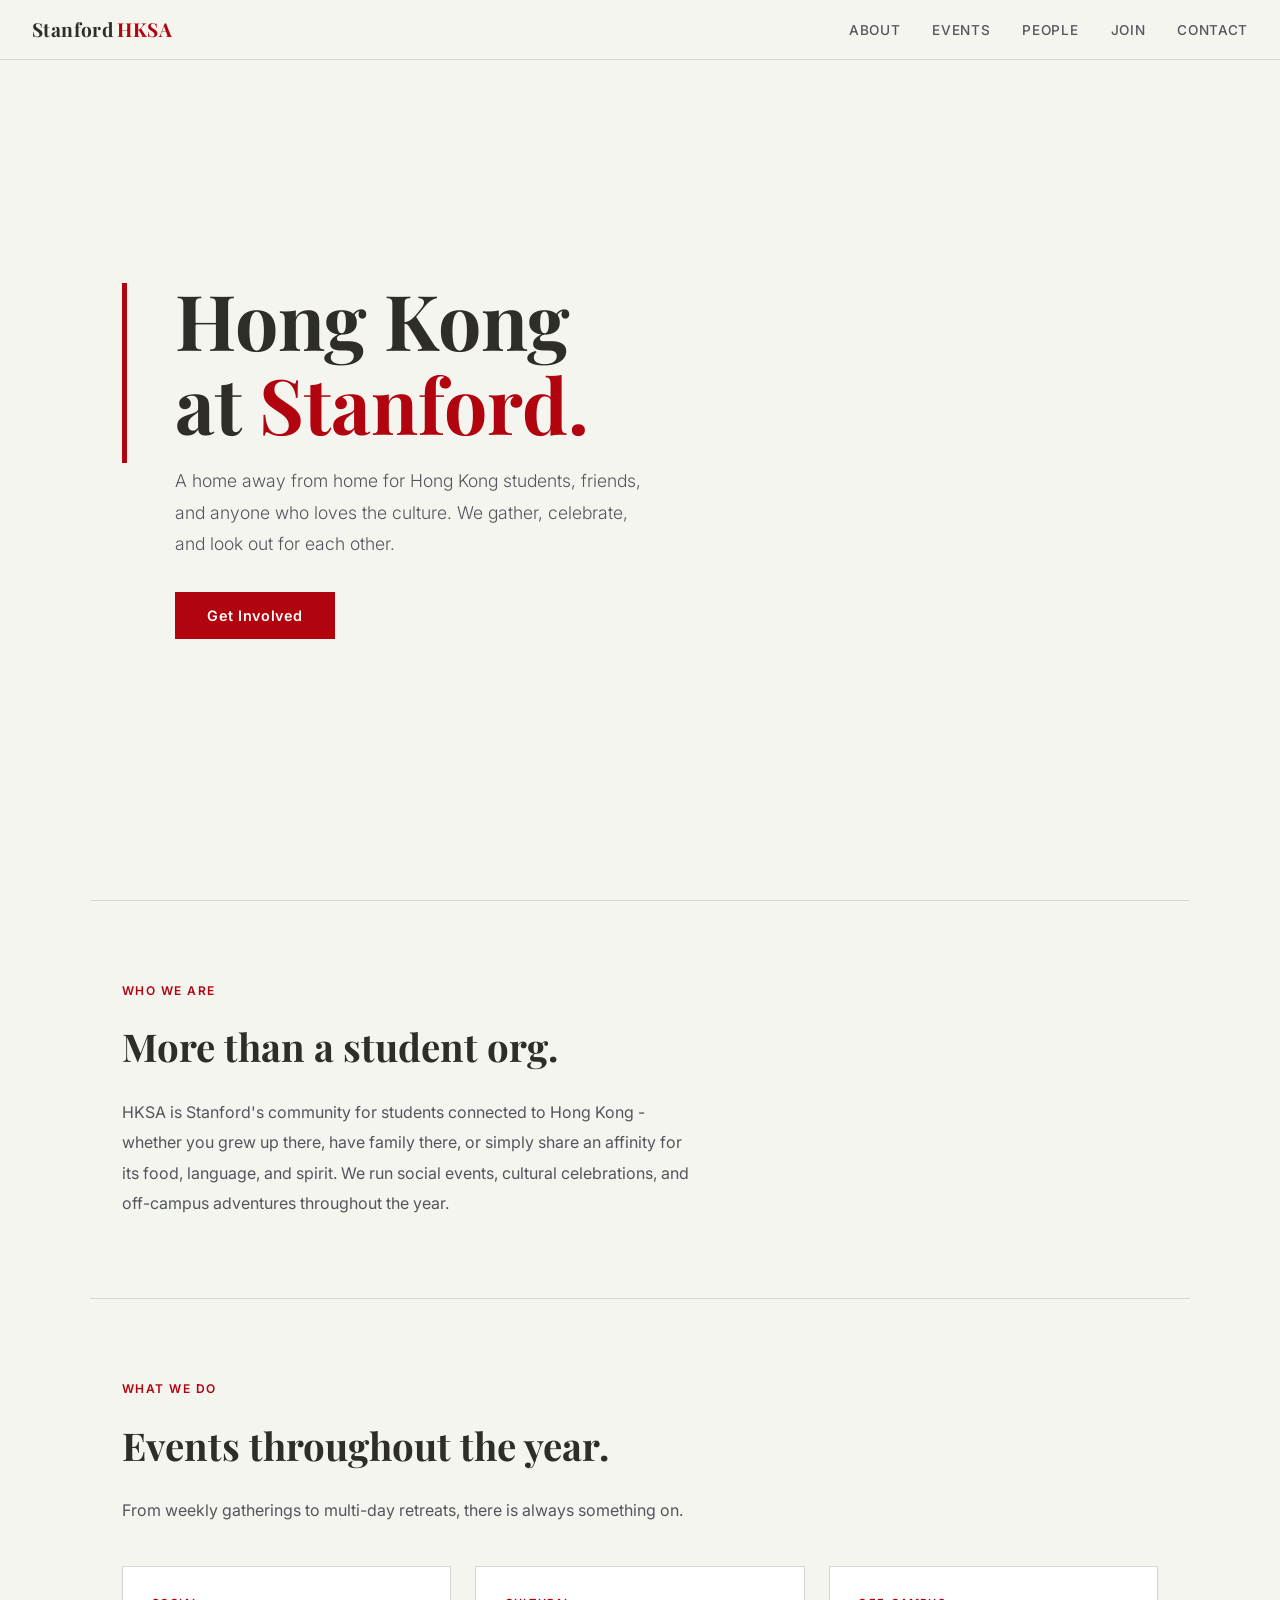
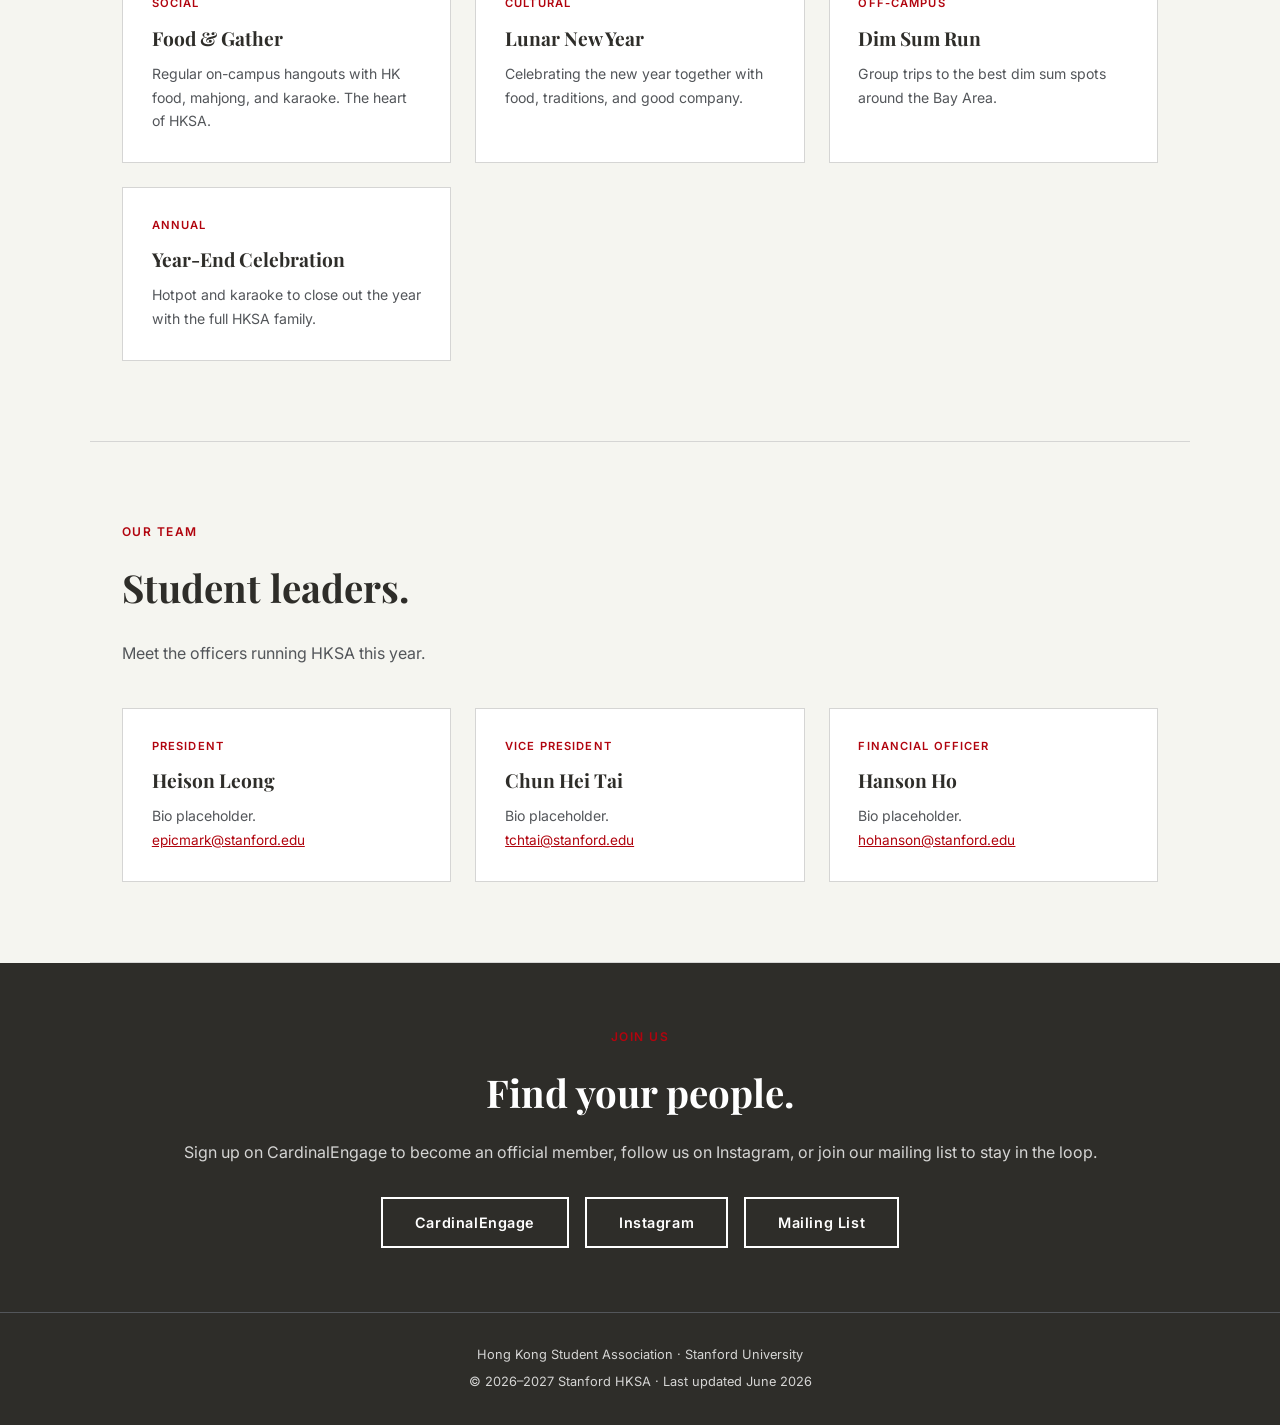
==== index.html @ 9d7b2584 "minor bug fixed" ====
<!DOCTYPE html>
<html lang="en">
<head>
  <meta charset="UTF-8" />
  <meta name="viewport" content="width=device-width, initial-scale=1.0" />
  <title>HKSA - Hong Kong Student Association at Stanford</title>
  <link href="https://fonts.googleapis.com/css2?family=Playfair+Display:wght@400;700&family=Inter:wght@300;400;500;600&display=swap" rel="stylesheet" />
  <link rel="stylesheet" href="variables.css" />
  <style>
    *, *::before, *::after { box-sizing: border-box; margin: 0; padding: 0; }

    html { scroll-behavior: smooth; }

    body {
      font-family: var(--font-body);
      background: var(--bg);
      color: var(--black);
      font-size: 16px;
      line-height: 1.6;
    }

    /* NAV */
    nav {
      position: fixed;
      top: 0; left: 0; right: 0;
      background: var(--bg);
      border-bottom: 1px solid var(--border);
      z-index: 100;
      padding: 0 2rem;
      height: 60px;
      display: flex;
      align-items: center;
      justify-content: space-between;
    }

    .nav-logo {
      font-family: var(--font-display);
      font-size: 1.2rem;
      font-weight: 700;
      color: var(--black);
      text-decoration: none;
      letter-spacing: 0.02em;
    }

    .nav-logo span { color: var(--red); }

    .nav-links {
      display: flex;
      gap: 2rem;
      list-style: none;
    }

    .nav-links a {
      font-size: 0.85rem;
      font-weight: 500;
      color: var(--grey);
      text-decoration: none;
      letter-spacing: 0.05em;
      text-transform: uppercase;
      transition: color 0.2s;
    }

    .nav-links a:hover { color: var(--red); }

    /* HERO */
    .hero {
      min-height: 100vh;
      display: flex;
      align-items: center;
      padding: 80px 2rem 4rem;
      max-width: 1100px;
      margin: 0 auto;
    }

    .hero-inner {
      display: flex;
      align-items: flex-start;
      gap: 3rem;
    }

    .hero-bar {
      width: 5px;
      height: 180px;
      background: var(--red);
      flex-shrink: 0;
      margin-top: 0.4rem;
    }

    .hero-text h1 {
      font-family: var(--font-display);
      font-size: clamp(2.8rem, 6vw, 5rem);
      font-weight: 700;
      line-height: 1.1;
      color: var(--black);
      margin-bottom: 1.2rem;
    }

    .hero-text h1 em {
      font-style: normal;
      color: var(--red);
    }

    .hero-text p {
      font-size: 1.1rem;
      color: var(--grey);
      font-weight: 300;
      max-width: 480px;
      margin-bottom: 2rem;
      line-height: 1.8;
    }

    .hero-cta {
      display: inline-block;
      background: var(--red);
      color: var(--white);
      padding: 0.75rem 2rem;
      text-decoration: none;
      font-size: 0.9rem;
      font-weight: 600;
      letter-spacing: 0.04em;
      transition: opacity 0.2s;
    }

    .hero-cta:hover { opacity: 0.85; }

    /* SECTIONS */
    section {
      padding: 5rem 2rem;
      max-width: 1100px;
      margin: 0 auto;
    }

    .section-label {
      font-size: 0.75rem;
      font-weight: 600;
      letter-spacing: 0.12em;
      text-transform: uppercase;
      color: var(--red);
      margin-bottom: 1rem;
    }

    .section-title {
      font-family: var(--font-display);
      font-size: clamp(1.8rem, 3vw, 2.6rem);
      font-weight: 700;
      color: var(--black);
      margin-bottom: 1.2rem;
    }

    .section-body {
      font-size: 1rem;
      color: var(--grey);
      max-width: 580px;
      line-height: 1.9;
    }

    .divider {
      border: none;
      border-top: 1px solid var(--border);
      max-width: 1100px;
      margin: 0 auto;
    }

    /* CARDS (shared by events and people) */
    .card-grid {
      display: grid;
      grid-template-columns: repeat(auto-fit, minmax(260px, 1fr));
      gap: 1.5rem;
      margin-top: 2.5rem;
    }

    .card {
      background: var(--white);
      padding: 1.8rem;
      border: 1px solid var(--border);
      transition: border-color 0.2s;
    }

    .card:hover { border-color: var(--red); }

    .card-tag {
      font-size: 0.7rem;
      font-weight: 600;
      letter-spacing: 0.1em;
      text-transform: uppercase;
      color: var(--red);
      margin-bottom: 0.6rem;
    }

    .card h3 {
      font-family: var(--font-display);
      font-size: 1.2rem;
      color: var(--black);
      margin-bottom: 0.5rem;
    }

    .card p {
      font-size: 0.88rem;
      color: var(--grey);
      line-height: 1.7;
    }

    /* JOIN */
    .join-block {
      background: var(--black);
      padding: 4rem 2rem;
      text-align: center;
    }

    .join-block .section-label { color: var(--red); }
    .join-block .section-title { color: var(--white); margin-bottom: 1rem; }
    .join-block p { color: var(--border); margin-bottom: 2rem; font-size: 1rem; }

    .join-cta {
      display: inline-block;
      border: 2px solid var(--white);
      color: var(--white);
      padding: 0.75rem 2rem;
      text-decoration: none;
      font-size: 0.9rem;
      font-weight: 600;
      letter-spacing: 0.04em;
      transition: background 0.2s, color 0.2s;
    }

    .join-cta:hover { background: var(--white); color: var(--black); }
    .join-buttons { display: flex; gap: 1rem; flex-wrap: wrap; justify-content: center; }

    /* FOOTER */
    footer {
      background: var(--black);
      border-top: 1px solid var(--grey);
      padding: 2rem;
      text-align: center;
    }

    footer p { font-size: 0.8rem; color: var(--border); }
    footer a { color: var(--border); text-decoration: none; transition: color 0.2s; }
    footer a:hover { color: var(--red); }

    /* RESPONSIVE */
    @media (max-width: 600px) {
      .nav-links { display: none; }
      .hero-inner { flex-direction: column; gap: 1.5rem; }
      .hero-bar { width: 40px; height: 5px; }
    }
  </style>
</head>
<body>

  <!-- NAV -->
  <nav>
    <a href="#" class="nav-logo">Stanford <span>HKSA</span></a>
    <ul class="nav-links">
      <li><a href="#about">About</a></li>
      <li><a href="#events">Events</a></li>
      <li><a href="#people">People</a></li>
      <li><a href="#join">Join</a></li>
      <li><a href="#contact">Contact</a></li>
    </ul>
  </nav>

  <!-- HERO -->
  <div class="hero">
    <div class="hero-inner">
      <div class="hero-bar"></div>
      <div class="hero-text">
        <h1>Hong Kong<br/>at <em>Stanford.</em></h1>
        <p>A home away from home for Hong Kong students, friends, and anyone who loves the culture. We gather, celebrate, and look out for each other.</p>
        <a href="#join" class="hero-cta">Get Involved</a>
      </div>
    </div>
  </div>

  <hr class="divider" />

  <!-- ABOUT -->
  <section id="about">
    <div class="section-label">Who We Are</div>
    <h2 class="section-title">More than a student org.</h2>
    <p class="section-body">HKSA is Stanford's community for students connected to Hong Kong - whether you grew up there, have family there, or simply share an affinity for its food, language, and spirit. We run social events, cultural celebrations, and off-campus adventures throughout the year.</p>
  </section>

  <hr class="divider" />

  <!-- EVENTS - loaded from data/events.json -->
  <section id="events">
    <div class="section-label">What We Do</div>
    <h2 class="section-title">Events throughout the year.</h2>
    <p class="section-body">From weekly gatherings to multi-day retreats, there is always something on.</p>
    <div class="card-grid" id="events-grid"></div>
  </section>

  <hr class="divider" />

  <!-- PEOPLE - loaded from data/people.json -->
  <section id="people">
    <div class="section-label">Our Team</div>
    <h2 class="section-title">Student leaders.</h2>
    <p class="section-body">Meet the officers running HKSA this year.</p>
    <div class="card-grid" id="people-grid"></div>
  </section>

  <hr class="divider" />

  <!-- JOIN -->
  <div class="join-block" id="join">
    <div class="section-label">Join Us</div>
    <h2 class="section-title">Find your people.</h2>
    <p>Sign up on CardinalEngage to become an official member, follow us on Instagram, or join our mailing list to stay in the loop.</p>
    <div class="join-buttons">
      <a id="link-cardinalengage" href="#" class="join-cta" target="_blank">CardinalEngage</a>
      <a id="link-instagram" href="#" class="join-cta" target="_blank">Instagram</a>
      <a id="link-mailing-list" href="#" class="join-cta">Mailing List</a>
    </div>
  </div>

  <!-- FOOTER -->
  <footer id="contact">
    <p id="footer-line1"></p>
    <p id="footer-line2" style="margin-top: 0.4rem;"></p>
  </footer>

  <script>
    // Load site metadata from data/site.json
    fetch('data/site.json')
      .then(r => r.json())
      .then(site => {
        document.getElementById('footer-line1').textContent =
          `${site.org_name} · ${site.university}`;
        document.getElementById('footer-line2').textContent =
          `© ${site.academic_year} ${site.short_name} · Last updated ${site.last_updated}`;
      });

    // Load events from data/events.json
    fetch('data/events.json')
      .then(r => r.json())
      .then(events => {
        const grid = document.getElementById('events-grid');
        grid.innerHTML = events.map(e => `
          <div class="card">
            <div class="card-tag">${e.tag}</div>
            <h3>${e.name}</h3>
            <p>${e.description}</p>
          </div>
        `).join('');
      });

    // Load people from data/people.json
    fetch('data/people.json')
      .then(r => r.json())
      .then(people => {
        const grid = document.getElementById('people-grid');
        grid.innerHTML = people.map(p => `
          <div class="card">
            <div class="card-tag">${p.role}</div>
            <h3>${p.name}</h3>
            <p>${p.bio}</p>
            ${p.email ? `<p><a href="mailto:${p.email}" style="color:var(--red);font-size:0.85rem;">${p.email}</a></p>` : ''}
          </div>
        `).join('');
      });

    // Load links from data/links.json
    fetch('data/links.json')
      .then(r => r.json())
      .then(links => {
        document.getElementById('link-cardinalengage').href = links.cardinalengage;
        document.getElementById('link-instagram').href = links.instagram;
        document.getElementById('link-mailing-list').href = links.mailing_list;
      });
  </script>

</body>
</html>
---- variables.css ----
/* HKSA Design Tokens
   Stanford Identity Guide: https://identity.stanford.edu/design-elements/color/
   ---------------------------------------------------------------- */

:root {
  /* Colors */
  --red:     #B1040E;   /* Digital red - primary accent */
  --black:   #2E2D29;   /* Stanford black - headings, dark backgrounds */
  --bg:      #F5F5F0;   /* Warm off-white - page background */
  --white:   #FFFFFF;   /* White - cards, button text */
  --grey:    #53565A;   /* Stanford cool grey - body text, secondary */
  --border:  #D5D5D4;   /* 20% Stanford black - dividers, card borders, light text on dark */

  /* Typography */
  --font-display: 'Playfair Display', serif;
  --font-body:    'Inter', sans-serif;
}
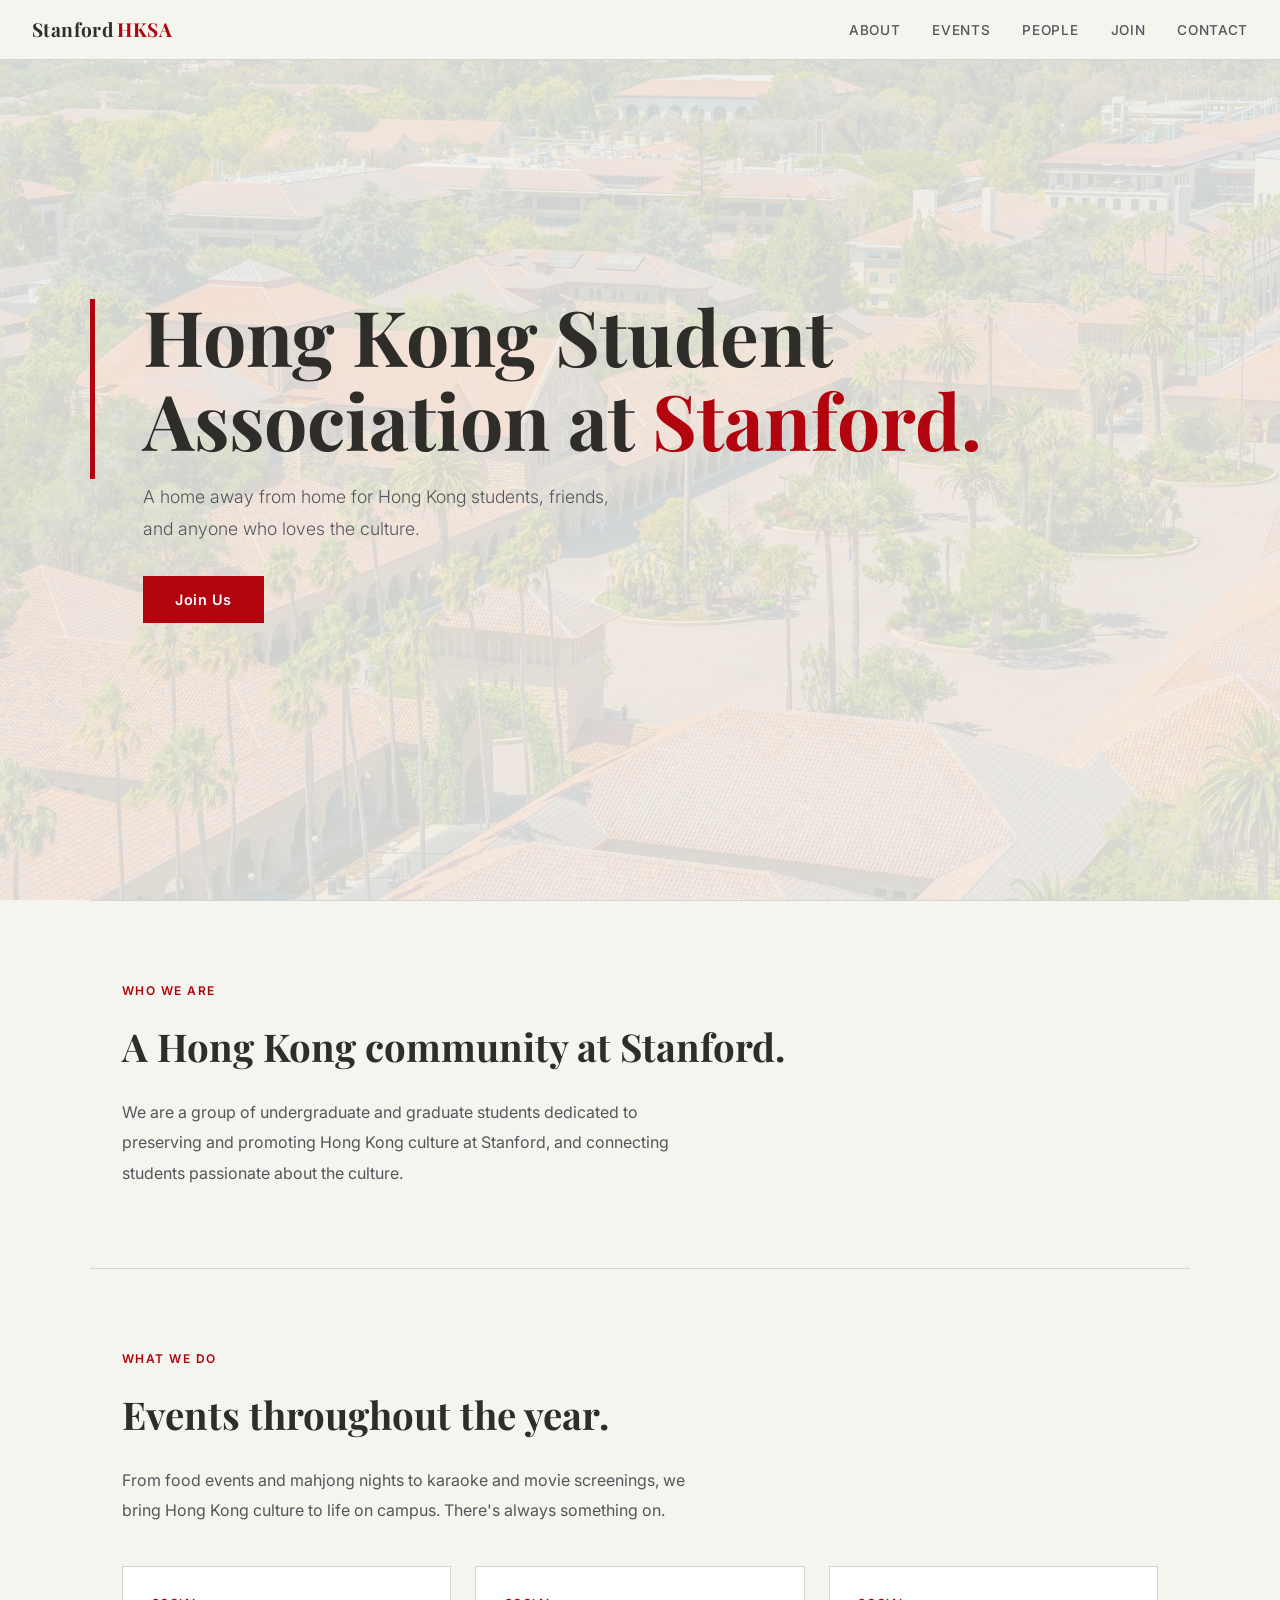
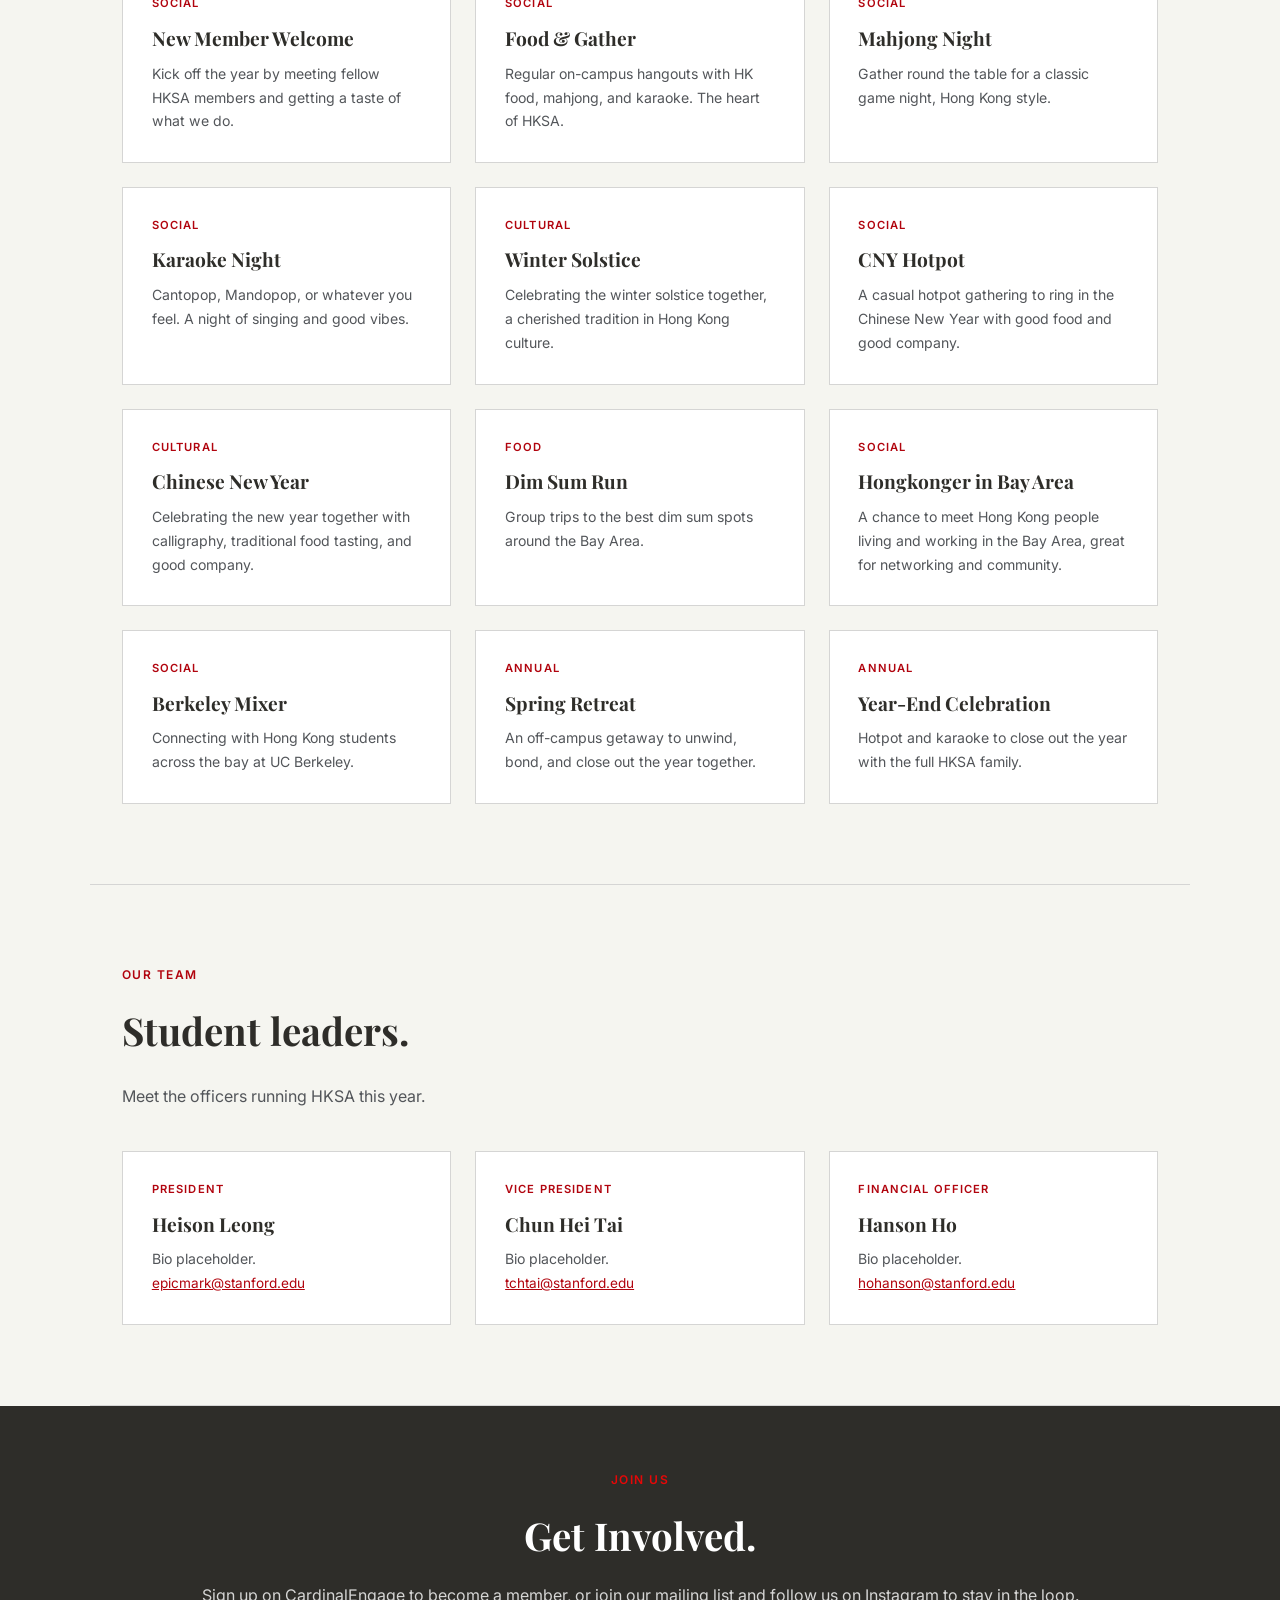
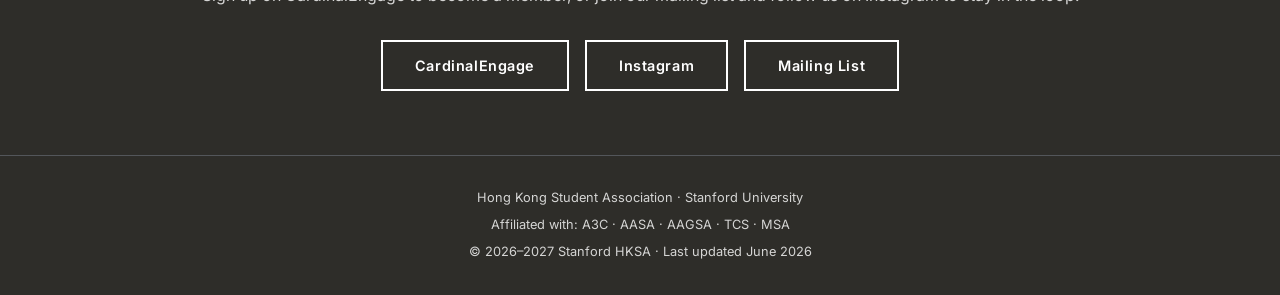
==== commit 43de7375: "Inline data/CSS; non-ASCII cleanup; add affiliated orgs in footer" ====
--- a/index.html
+++ b/index.html
@@ -5,7 +5,18 @@
   <meta name="viewport" content="width=device-width, initial-scale=1.0" />
   <title>HKSA - Hong Kong Student Association at Stanford</title>
   <link href="https://fonts.googleapis.com/css2?family=Playfair+Display:wght@400;700&family=Inter:wght@300;400;500;600&display=swap" rel="stylesheet" />
-  <link rel="stylesheet" href="variables.css" />
+  <style>
+    :root {
+      --red:          #B1040E;
+      --black:        #2E2D29;
+      --bg:           #F5F5F0;
+      --white:        #FFFFFF;
+      --grey:         #53565A;
+      --border:       #D5D5D4;
+      --font-display: 'Playfair Display', serif;
+      --font-body:    'Inter', sans-serif;
+    }
+  </style>
   <style>
     *, *::before, *::after { box-sizing: border-box; margin: 0; padding: 0; }
 
@@ -68,11 +79,28 @@
       display: flex;
       align-items: center;
       padding: 80px 2rem 4rem;
+      max-width: 100%;
+      position: relative;
+      overflow: hidden;
+    }
+
+    .hero::before {
+      content: '';
+      position: absolute;
+      inset: 0;
+      background-image: url('assets/hero.jpg');
+      background-size: cover;
+      background-position: center;
+      opacity: 0.15;
+      z-index: 0;
+    }
+
+    .hero-inner {
+      position: relative;
+      z-index: 1;
       max-width: 1100px;
       margin: 0 auto;
-    }
-
-    .hero-inner {
+      width: 100%;
       display: flex;
       align-items: flex-start;
       gap: 3rem;
@@ -164,7 +192,7 @@
     /* CARDS (shared by events and people) */
     .card-grid {
       display: grid;
-      grid-template-columns: repeat(auto-fit, minmax(260px, 1fr));
+      grid-template-columns: repeat(3, 1fr);
       gap: 1.5rem;
       margin-top: 2.5rem;
     }
@@ -207,7 +235,7 @@
       text-align: center;
     }
 
-    .join-block .section-label { color: var(--red); }
+    .join-block .section-label { color: #E50808; }
     .join-block .section-title { color: var(--white); margin-bottom: 1rem; }
     .join-block p { color: var(--border); margin-bottom: 2rem; font-size: 1rem; }
 
@@ -243,8 +271,19 @@
       .nav-links { display: none; }
       .hero-inner { flex-direction: column; gap: 1.5rem; }
       .hero-bar { width: 40px; height: 5px; }
+      .card-grid { grid-template-columns: 1fr; }
     }
   </style>
+
+  <!-- Google tag (gtag.js) -->
+  <script async src="https://www.googletagmanager.com/gtag/js?id=G-TLH5792XHT"></script>
+  <script>
+    window.dataLayer = window.dataLayer || [];
+    function gtag(){dataLayer.push(arguments);}
+    gtag('js', new Date());
+
+    gtag('config', 'G-TLH5792XHT');
+  </script>
 </head>
 <body>
 
@@ -265,9 +304,9 @@
     <div class="hero-inner">
       <div class="hero-bar"></div>
       <div class="hero-text">
-        <h1>Hong Kong<br/>at <em>Stanford.</em></h1>
-        <p>A home away from home for Hong Kong students, friends, and anyone who loves the culture. We gather, celebrate, and look out for each other.</p>
-        <a href="#join" class="hero-cta">Get Involved</a>
+        <h1>Hong Kong Student Association at <em>Stanford.</em></h1>
+        <p>A home away from home for Hong Kong students, friends, and anyone who loves the culture.</p>
+        <a href="#join" class="hero-cta">Join Us</a>
       </div>
     </div>
   </div>
@@ -277,28 +316,108 @@
   <!-- ABOUT -->
   <section id="about">
     <div class="section-label">Who We Are</div>
-    <h2 class="section-title">More than a student org.</h2>
-    <p class="section-body">HKSA is Stanford's community for students connected to Hong Kong - whether you grew up there, have family there, or simply share an affinity for its food, language, and spirit. We run social events, cultural celebrations, and off-campus adventures throughout the year.</p>
+    <h2 class="section-title">A Hong Kong community at Stanford.</h2>
+    <p class="section-body">We are a group of undergraduate and graduate students dedicated to preserving and promoting Hong Kong culture at Stanford, and connecting students passionate about the culture.</p>
   </section>
 
   <hr class="divider" />
 
-  <!-- EVENTS - loaded from data/events.json -->
+  <!-- EVENTS -->
   <section id="events">
     <div class="section-label">What We Do</div>
     <h2 class="section-title">Events throughout the year.</h2>
-    <p class="section-body">From weekly gatherings to multi-day retreats, there is always something on.</p>
-    <div class="card-grid" id="events-grid"></div>
+    <p class="section-body">From food events and mahjong nights to karaoke and movie screenings, we bring Hong Kong culture to life on campus. There's always something on.</p>
+    <div class="card-grid">
+      <div class="card">
+        <div class="card-tag">Social</div>
+        <h3>New Member Welcome</h3>
+        <p>Kick off the year by meeting fellow HKSA members and getting a taste of what we do.</p>
+      </div>
+      <div class="card">
+        <div class="card-tag">Social</div>
+        <h3>Food &amp; Gather</h3>
+        <p>Regular on-campus hangouts with HK food, mahjong, and karaoke. The heart of HKSA.</p>
+      </div>
+      <div class="card">
+        <div class="card-tag">Social</div>
+        <h3>Mahjong Night</h3>
+        <p>Gather round the table for a classic game night, Hong Kong style.</p>
+      </div>
+      <div class="card">
+        <div class="card-tag">Social</div>
+        <h3>Karaoke Night</h3>
+        <p>Cantopop, Mandopop, or whatever you feel. A night of singing and good vibes.</p>
+      </div>
+      <div class="card">
+        <div class="card-tag">Cultural</div>
+        <h3>Winter Solstice</h3>
+        <p>Celebrating the winter solstice together, a cherished tradition in Hong Kong culture.</p>
+      </div>
+      <div class="card">
+        <div class="card-tag">Social</div>
+        <h3>CNY Hotpot</h3>
+        <p>A casual hotpot gathering to ring in the Chinese New Year with good food and good company.</p>
+      </div>
+      <div class="card">
+        <div class="card-tag">Cultural</div>
+        <h3>Chinese New Year</h3>
+        <p>Celebrating the new year together with calligraphy, traditional food tasting, and good company.</p>
+      </div>
+      <div class="card">
+        <div class="card-tag">Food</div>
+        <h3>Dim Sum Run</h3>
+        <p>Group trips to the best dim sum spots around the Bay Area.</p>
+      </div>
+      <div class="card">
+        <div class="card-tag">Social</div>
+        <h3>Hongkonger in Bay Area</h3>
+        <p>A chance to meet Hong Kong people living and working in the Bay Area, great for networking and community.</p>
+      </div>
+      <div class="card">
+        <div class="card-tag">Social</div>
+        <h3>Berkeley Mixer</h3>
+        <p>Connecting with Hong Kong students across the bay at UC Berkeley.</p>
+      </div>
+      <div class="card">
+        <div class="card-tag">Annual</div>
+        <h3>Spring Retreat</h3>
+        <p>An off-campus getaway to unwind, bond, and close out the year together.</p>
+      </div>
+      <div class="card">
+        <div class="card-tag">Annual</div>
+        <h3>Year-End Celebration</h3>
+        <p>Hotpot and karaoke to close out the year with the full HKSA family.</p>
+      </div>
+    </div>
   </section>
 
   <hr class="divider" />
 
-  <!-- PEOPLE - loaded from data/people.json -->
+  <!-- PEOPLE -->
   <section id="people">
     <div class="section-label">Our Team</div>
     <h2 class="section-title">Student leaders.</h2>
     <p class="section-body">Meet the officers running HKSA this year.</p>
-    <div class="card-grid" id="people-grid"></div>
+    <div class="card-grid">
+      <div class="card">
+        <div class="card-tag">President</div>
+        <h3>Heison Leong</h3>
+        <p>Bio placeholder.</p>
+        <p><a href="mailto:epicmark@stanford.edu" style="color:var(--red);font-size:0.85rem;">epicmark@stanford.edu</a></p>
+      </div>
+      <div class="card">
+        <div class="card-tag">Vice President</div>
+        <h3>Chun Hei Tai</h3>
+        <p>Bio placeholder.</p>
+        <p><a href="mailto:tchtai@stanford.edu" style="color:var(--red);font-size:0.85rem;">tchtai@stanford.edu</a></p>
+      </div>
+      <div class="card">
+        <div class="card-tag">Financial Officer</div>
+        <h3>Hanson Ho</h3>
+        <p>Bio placeholder.</p>
+        <p><a href="mailto:hohanson@stanford.edu" style="color:var(--red);font-size:0.85rem;">hohanson@stanford.edu</a></p>
+      </div>
+    </div>
   </section>
 
   <hr class="divider" />
@@ -306,70 +425,21 @@
   <!-- JOIN -->
   <div class="join-block" id="join">
     <div class="section-label">Join Us</div>
-    <h2 class="section-title">Find your people.</h2>
-    <p>Sign up on CardinalEngage to become an official member, follow us on Instagram, or join our mailing list to stay in the loop.</p>
+    <h2 class="section-title">Get Involved.</h2>
+    <p>Sign up on CardinalEngage to become a member, or join our mailing list and follow us on Instagram to stay in the loop.</p>
     <div class="join-buttons">
-      <a id="link-cardinalengage" href="#" class="join-cta" target="_blank">CardinalEngage</a>
-      <a id="link-instagram" href="#" class="join-cta" target="_blank">Instagram</a>
-      <a id="link-mailing-list" href="#" class="join-cta">Mailing List</a>
+      <a href="https://cardinalengage.stanford.edu" class="join-cta" target="_blank">CardinalEngage</a>
+      <a href="https://www.instagram.com/stanfordhksa" class="join-cta" target="_blank">Instagram</a>
+      <a href="mailto:hksa-subscribe@lists.stanford.edu" class="join-cta">Mailing List</a>
     </div>
   </div>
 
   <!-- FOOTER -->
   <footer id="contact">
-    <p id="footer-line1"></p>
-    <p id="footer-line2" style="margin-top: 0.4rem;"></p>
+    <p>Hong Kong Student Association &middot; Stanford University</p>
+    <p style="margin-top: 0.4rem;">Affiliated with: <a href="https://a3c.stanford.edu/" target="_blank">A3C</a> &middot; <a href="https://stanfordaasa.weebly.com/" target="_blank">AASA</a> &middot; <a href="https://sites.google.com/stanford.edu/aagsa/" target="_blank">AAGSA</a> &middot; <a href="https://taiwanese.stanford.edu/" target="_blank">TCS</a> &middot; MSA</p>
+    <p style="margin-top: 0.4rem;">&copy; 2026&ndash;2027 Stanford HKSA &middot; Last updated June 2026</p>
   </footer>
-
-  <script>
-    // Load site metadata from data/site.json
-    fetch('data/site.json')
-      .then(r => r.json())
-      .then(site => {
-        document.getElementById('footer-line1').textContent =
-          `${site.org_name} · ${site.university}`;
-        document.getElementById('footer-line2').textContent =
-          `© ${site.academic_year} ${site.short_name} · Last updated ${site.last_updated}`;
-      });
-
-    // Load events from data/events.json
-    fetch('data/events.json')
-      .then(r => r.json())
-      .then(events => {
-        const grid = document.getElementById('events-grid');
-        grid.innerHTML = events.map(e => `
-          <div class="card">
-            <div class="card-tag">${e.tag}</div>
-            <h3>${e.name}</h3>
-            <p>${e.description}</p>
-          </div>
-        `).join('');
-      });
-
-    // Load people from data/people.json
-    fetch('data/people.json')
-      .then(r => r.json())
-      .then(people => {
-        const grid = document.getElementById('people-grid');
-        grid.innerHTML = people.map(p => `
-          <div class="card">
-            <div class="card-tag">${p.role}</div>
-            <h3>${p.name}</h3>
-            <p>${p.bio}</p>
-            ${p.email ? `<p><a href="mailto:${p.email}" style="color:var(--red);font-size:0.85rem;">${p.email}</a></p>` : ''}
-          </div>
-        `).join('');
-      });
-
-    // Load links from data/links.json
-    fetch('data/links.json')
-      .then(r => r.json())
-      .then(links => {
-        document.getElementById('link-cardinalengage').href = links.cardinalengage;
-        document.getElementById('link-instagram').href = links.instagram;
-        document.getElementById('link-mailing-list').href = links.mailing_list;
-      });
-  </script>
 
 </body>
 </html>
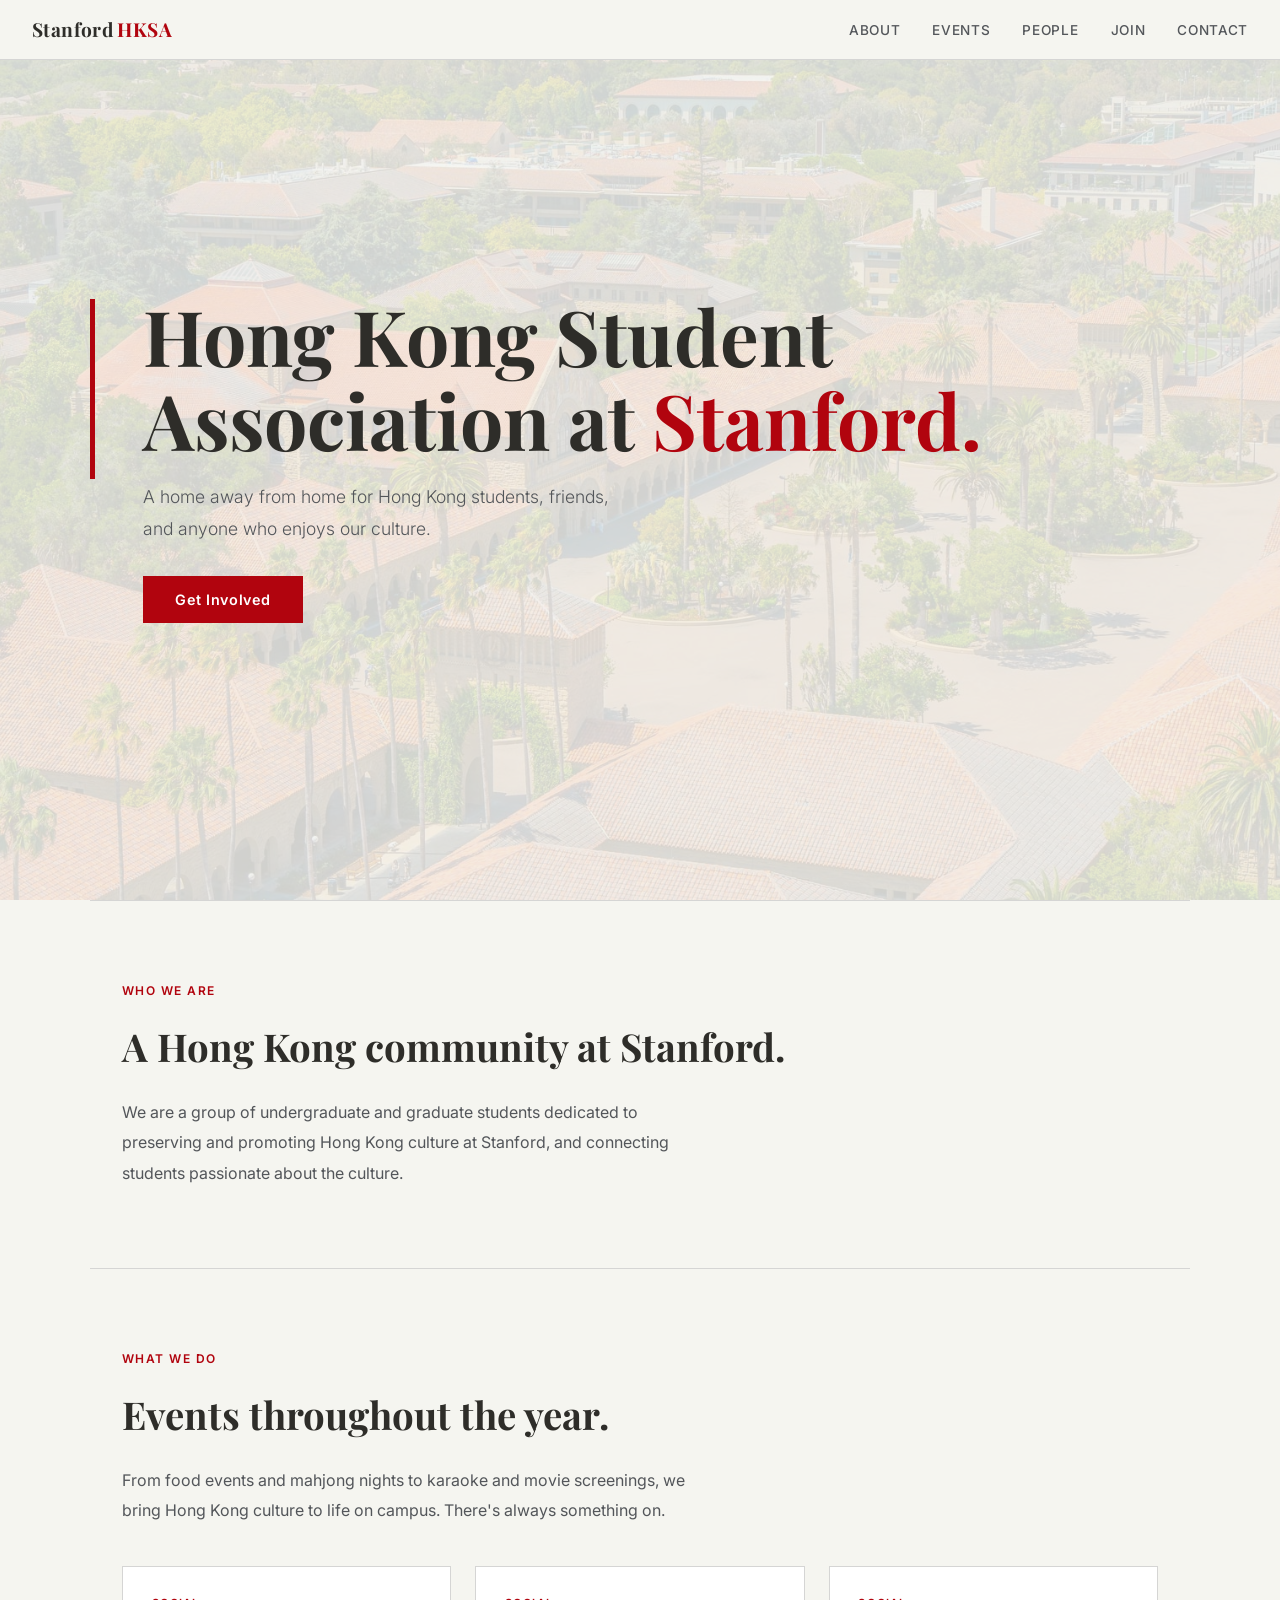
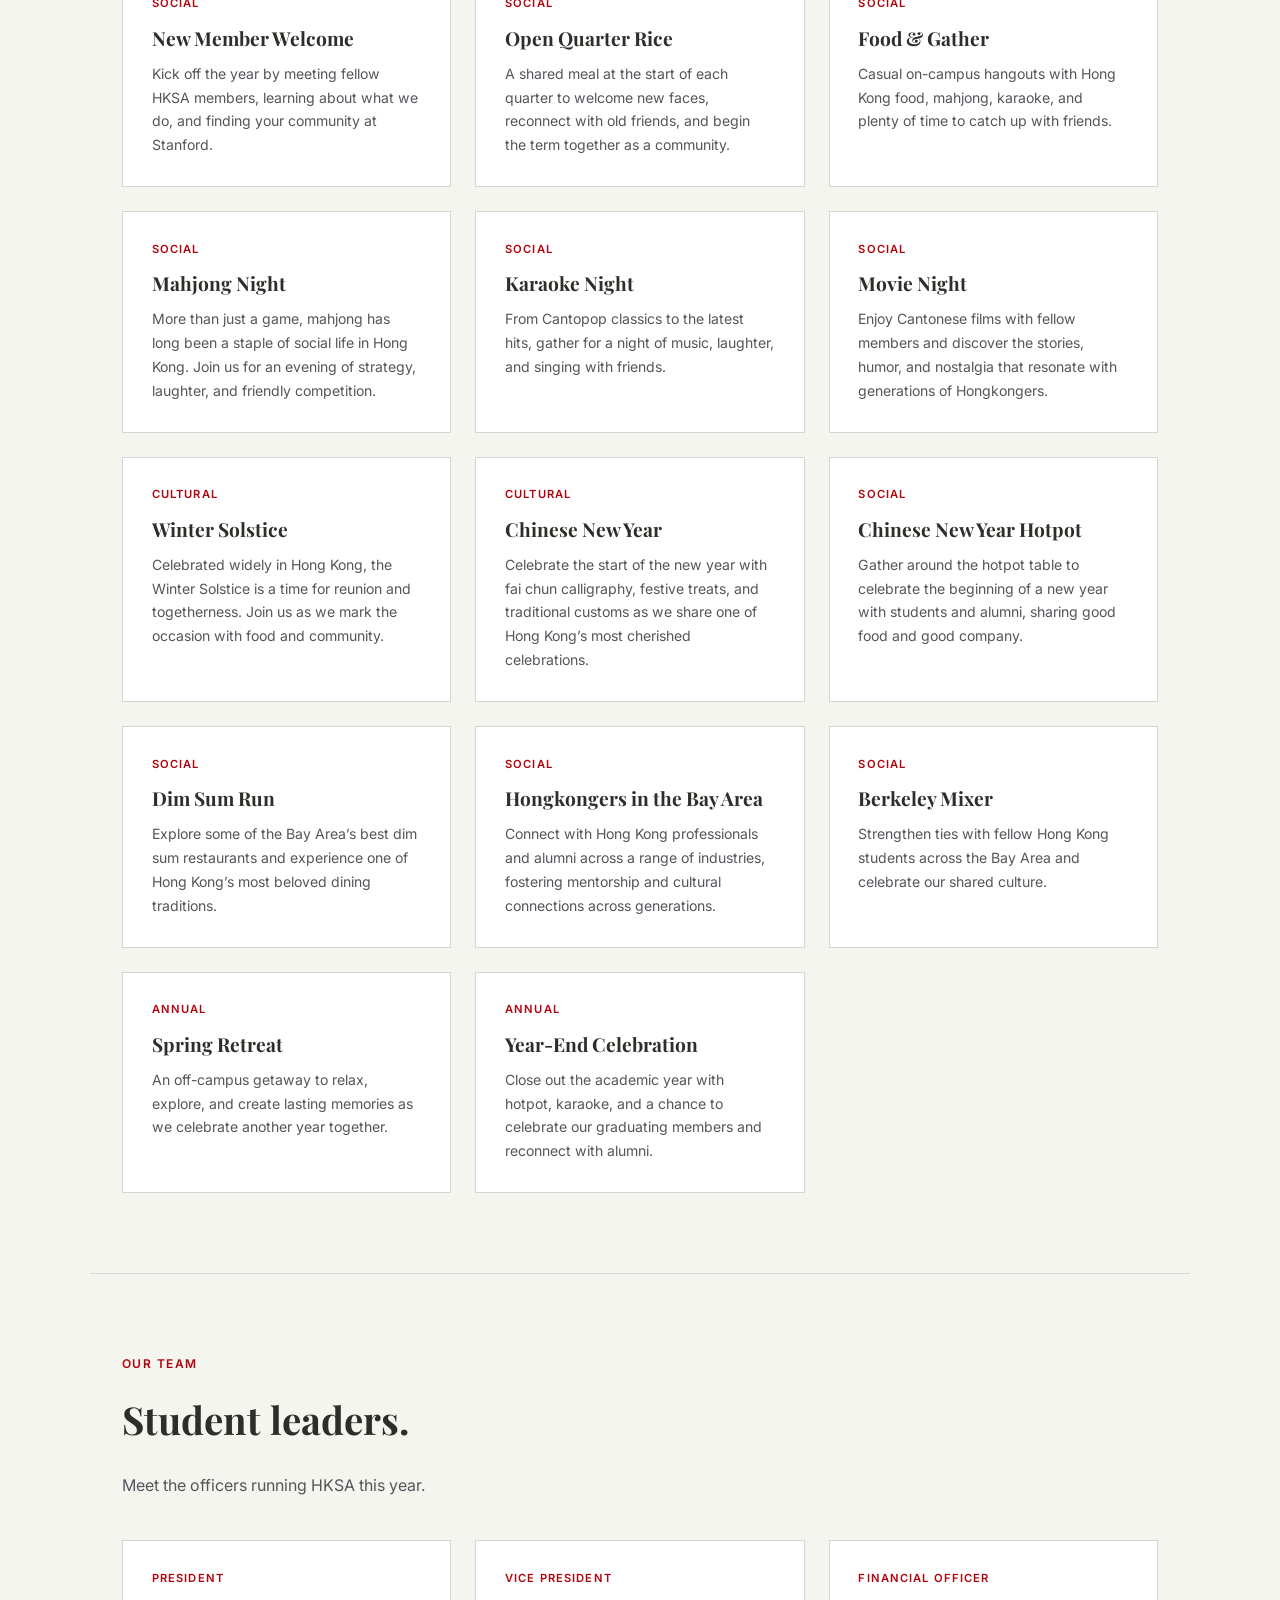
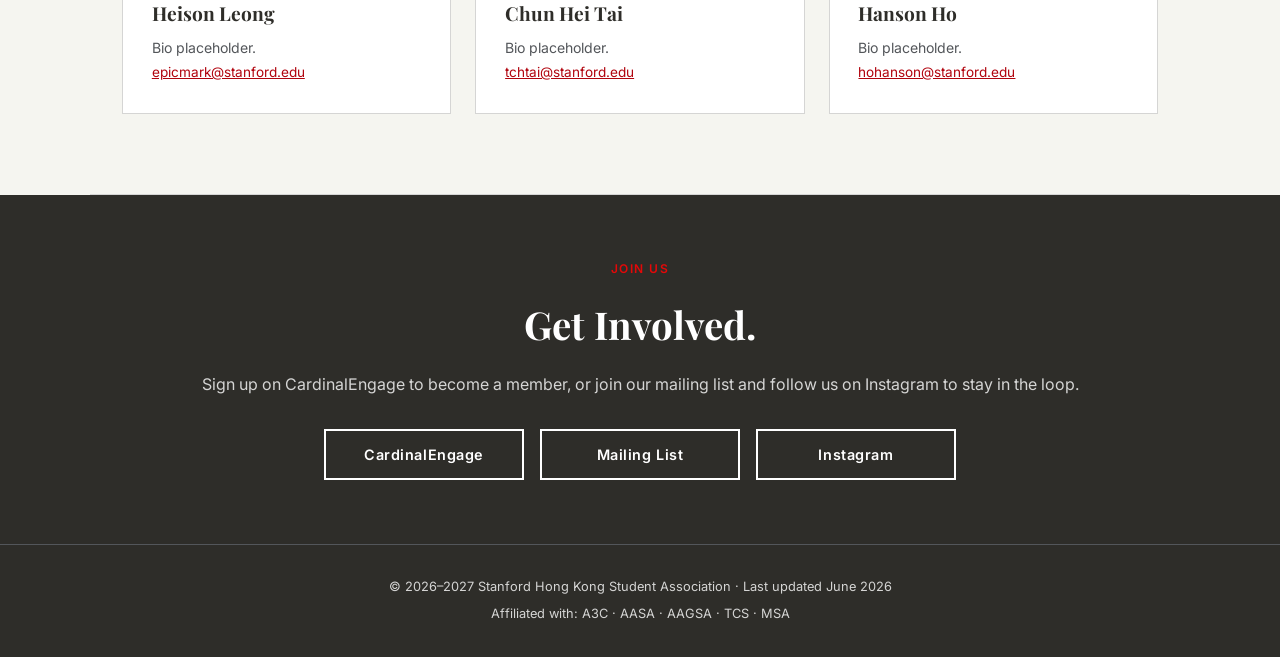
==== commit e1aa4c02: "Update events, copy edits, and favicon" ====
--- a/index.html
+++ b/index.html
@@ -3,7 +3,8 @@
 <head>
   <meta charset="UTF-8" />
   <meta name="viewport" content="width=device-width, initial-scale=1.0" />
-  <title>HKSA - Hong Kong Student Association at Stanford</title>
+  <title>Stanford HKSA</title>
+  <link rel="icon" type="image/png" href="assets/favicon.png" />
   <link href="https://fonts.googleapis.com/css2?family=Playfair+Display:wght@400;700&family=Inter:wght@300;400;500;600&display=swap" rel="stylesheet" />
   <style>
     :root {
@@ -249,10 +250,17 @@
       font-weight: 600;
       letter-spacing: 0.04em;
       transition: background 0.2s, color 0.2s;
+      min-width: 160px;
+      text-align: center;
     }
 
     .join-cta:hover { background: var(--white); color: var(--black); }
     .join-buttons { display: flex; gap: 1rem; flex-wrap: wrap; justify-content: center; }
+    .join-buttons .join-cta { flex: 1 0 auto; max-width: 200px; }
+    @media (max-width: 600px) {
+      .join-buttons { flex-direction: column; align-items: center; }
+      .join-cta { width: 240px; }
+    }
 
     /* FOOTER */
     footer {
@@ -305,8 +313,8 @@
       <div class="hero-bar"></div>
       <div class="hero-text">
         <h1>Hong Kong Student Association at <em>Stanford.</em></h1>
-        <p>A home away from home for Hong Kong students, friends, and anyone who loves the culture.</p>
-        <a href="#join" class="hero-cta">Join Us</a>
+        <p>A home away from home for Hong Kong students, friends, and anyone who enjoys our culture.</p>
+        <a href="#join" class="hero-cta">Get Involved</a>
       </div>
     </div>
   </div>
@@ -331,62 +339,72 @@
       <div class="card">
         <div class="card-tag">Social</div>
         <h3>New Member Welcome</h3>
-        <p>Kick off the year by meeting fellow HKSA members and getting a taste of what we do.</p>
+        <p>Kick off the year by meeting fellow HKSA members, learning about what we do, and finding your community at Stanford.</p>
+      </div>
+      <div class="card">
+        <div class="card-tag">Social</div>
+        <h3>Open Quarter Rice</h3>
+        <p>A shared meal at the start of each quarter to welcome new faces, reconnect with old friends, and begin the term together as a community.</p>
       </div>
       <div class="card">
         <div class="card-tag">Social</div>
         <h3>Food &amp; Gather</h3>
-        <p>Regular on-campus hangouts with HK food, mahjong, and karaoke. The heart of HKSA.</p>
+        <p>Casual on-campus hangouts with Hong Kong food, mahjong, karaoke, and plenty of time to catch up with friends.</p>
       </div>
       <div class="card">
         <div class="card-tag">Social</div>
         <h3>Mahjong Night</h3>
-        <p>Gather round the table for a classic game night, Hong Kong style.</p>
+        <p>More than just a game, mahjong has long been a staple of social life in Hong Kong. Join us for an evening of strategy, laughter, and friendly competition.</p>
       </div>
       <div class="card">
         <div class="card-tag">Social</div>
         <h3>Karaoke Night</h3>
-        <p>Cantopop, Mandopop, or whatever you feel. A night of singing and good vibes.</p>
+        <p>From Cantopop classics to the latest hits, gather for a night of music, laughter, and singing with friends.</p>
+      </div>
+      <div class="card">
+        <div class="card-tag">Social</div>
+        <h3>Movie Night</h3>
+        <p>Enjoy Cantonese films with fellow members and discover the stories, humor, and nostalgia that resonate with generations of Hongkongers.</p>
       </div>
       <div class="card">
         <div class="card-tag">Cultural</div>
         <h3>Winter Solstice</h3>
-        <p>Celebrating the winter solstice together, a cherished tradition in Hong Kong culture.</p>
-      </div>
-      <div class="card">
-        <div class="card-tag">Social</div>
-        <h3>CNY Hotpot</h3>
-        <p>A casual hotpot gathering to ring in the Chinese New Year with good food and good company.</p>
+        <p>Celebrated widely in Hong Kong, the Winter Solstice is a time for reunion and togetherness. Join us as we mark the occasion with food and community.</p>
       </div>
       <div class="card">
         <div class="card-tag">Cultural</div>
         <h3>Chinese New Year</h3>
-        <p>Celebrating the new year together with calligraphy, traditional food tasting, and good company.</p>
-      </div>
-      <div class="card">
-        <div class="card-tag">Food</div>
+        <p>Celebrate the start of the new year with fai chun calligraphy, festive treats, and traditional customs as we share one of Hong Kong&rsquo;s most cherished celebrations.</p>
+      </div>
+      <div class="card">
+        <div class="card-tag">Social</div>
+        <h3>Chinese New Year Hotpot</h3>
+        <p>Gather around the hotpot table to celebrate the beginning of a new year with students and alumni, sharing good food and good company.</p>
+      </div>
+      <div class="card">
+        <div class="card-tag">Social</div>
         <h3>Dim Sum Run</h3>
-        <p>Group trips to the best dim sum spots around the Bay Area.</p>
-      </div>
-      <div class="card">
-        <div class="card-tag">Social</div>
-        <h3>Hongkonger in Bay Area</h3>
-        <p>A chance to meet Hong Kong people living and working in the Bay Area, great for networking and community.</p>
+        <p>Explore some of the Bay Area&rsquo;s best dim sum restaurants and experience one of Hong Kong&rsquo;s most beloved dining traditions.</p>
+      </div>
+      <div class="card">
+        <div class="card-tag">Social</div>
+        <h3>Hongkongers in the Bay Area</h3>
+        <p>Connect with Hong Kong professionals and alumni across a range of industries, fostering mentorship and cultural connections across generations.</p>
       </div>
       <div class="card">
         <div class="card-tag">Social</div>
         <h3>Berkeley Mixer</h3>
-        <p>Connecting with Hong Kong students across the bay at UC Berkeley.</p>
+        <p>Strengthen ties with fellow Hong Kong students across the Bay Area and celebrate our shared culture.</p>
       </div>
       <div class="card">
         <div class="card-tag">Annual</div>
         <h3>Spring Retreat</h3>
-        <p>An off-campus getaway to unwind, bond, and close out the year together.</p>
+        <p>An off-campus getaway to relax, explore, and create lasting memories as we celebrate another year together.</p>
       </div>
       <div class="card">
         <div class="card-tag">Annual</div>
         <h3>Year-End Celebration</h3>
-        <p>Hotpot and karaoke to close out the year with the full HKSA family.</p>
+        <p>Close out the academic year with hotpot, karaoke, and a chance to celebrate our graduating members and reconnect with alumni.</p>
       </div>
     </div>
   </section>
@@ -429,16 +447,15 @@
     <p>Sign up on CardinalEngage to become a member, or join our mailing list and follow us on Instagram to stay in the loop.</p>
     <div class="join-buttons">
       <a href="https://cardinalengage.stanford.edu" class="join-cta" target="_blank">CardinalEngage</a>
+      <a href="https://mailman.stanford.edu/mailman/listinfo/hksa" class="join-cta" target="_blank">Mailing List</a>
       <a href="https://www.instagram.com/stanfordhksa" class="join-cta" target="_blank">Instagram</a>
-      <a href="mailto:hksa-subscribe@lists.stanford.edu" class="join-cta">Mailing List</a>
     </div>
   </div>
 
   <!-- FOOTER -->
   <footer id="contact">
-    <p>Hong Kong Student Association &middot; Stanford University</p>
+    <p>&copy; 2026&ndash;2027 Stanford Hong Kong Student Association &middot; Last updated June 2026</p>
     <p style="margin-top: 0.4rem;">Affiliated with: <a href="https://a3c.stanford.edu/" target="_blank">A3C</a> &middot; <a href="https://stanfordaasa.weebly.com/" target="_blank">AASA</a> &middot; <a href="https://sites.google.com/stanford.edu/aagsa/" target="_blank">AAGSA</a> &middot; <a href="https://taiwanese.stanford.edu/" target="_blank">TCS</a> &middot; MSA</p>
-    <p style="margin-top: 0.4rem;">&copy; 2026&ndash;2027 Stanford HKSA &middot; Last updated June 2026</p>
   </footer>
 
 </body>
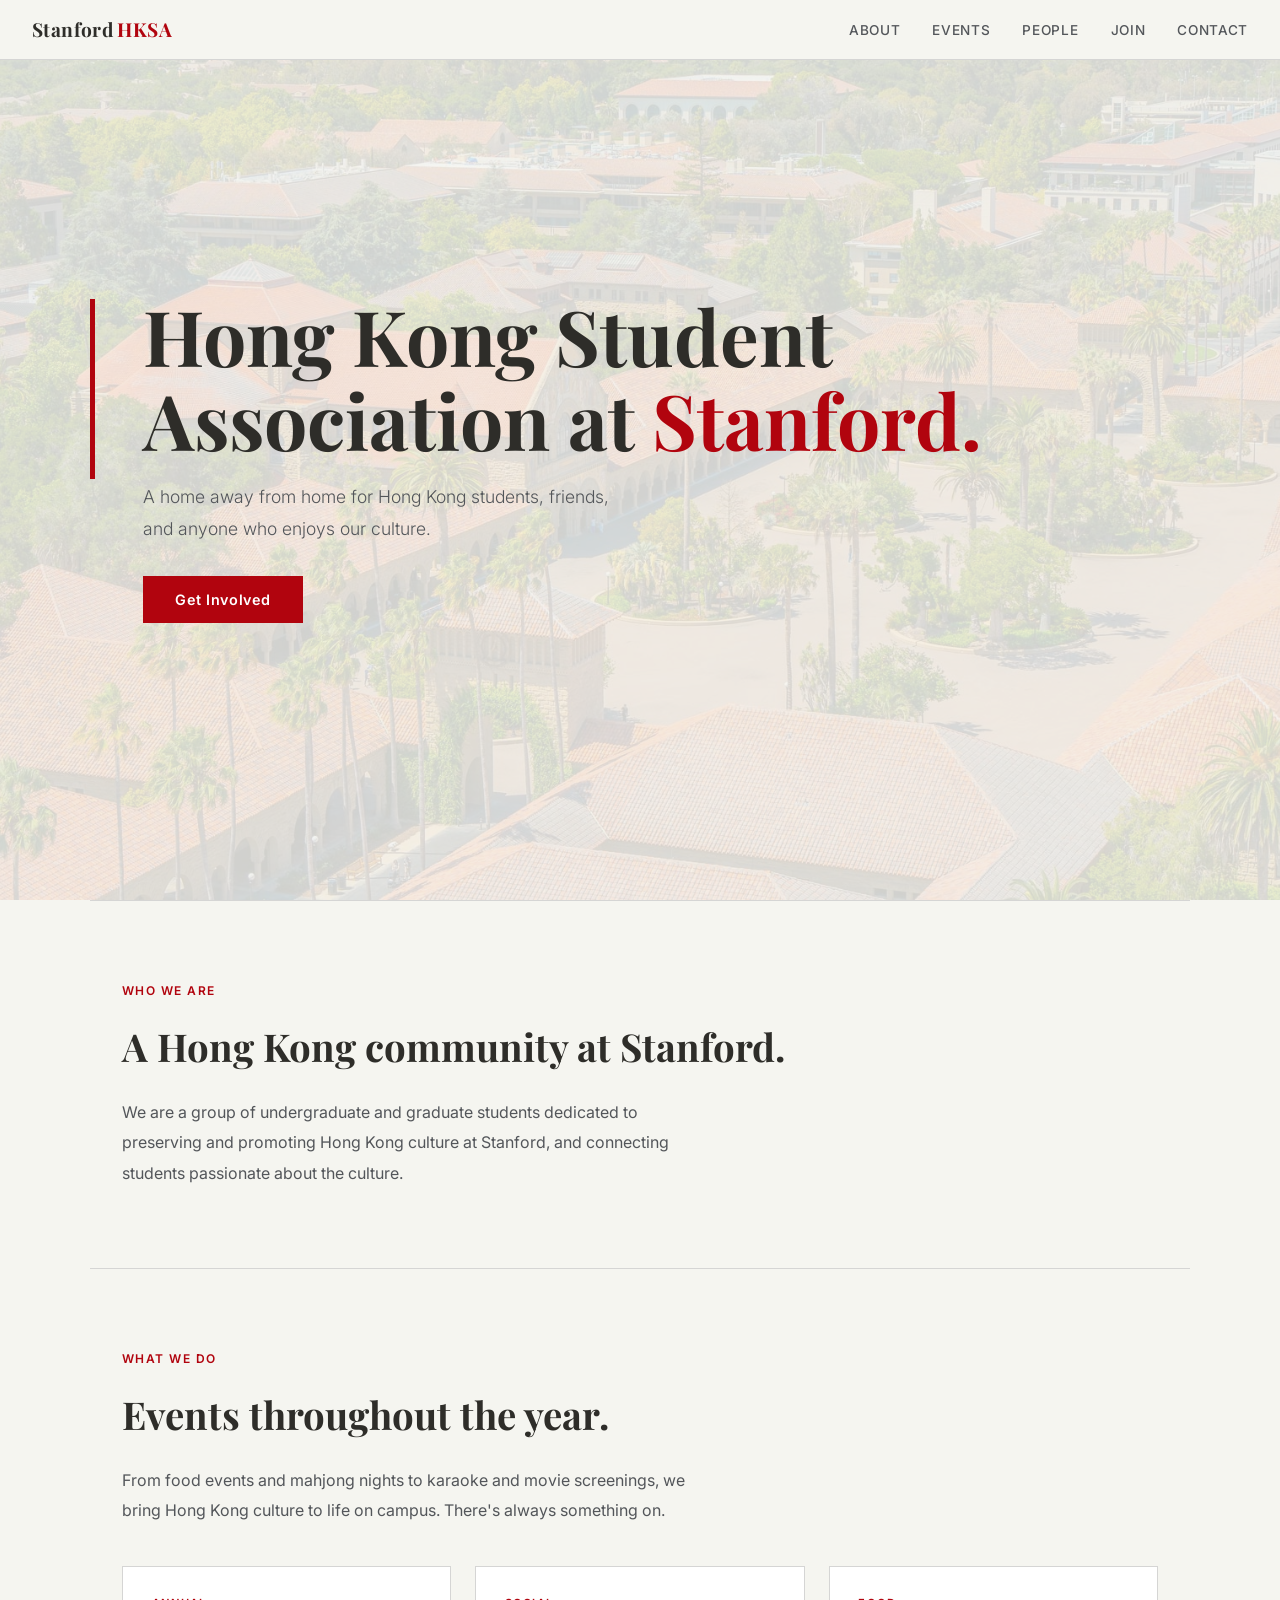
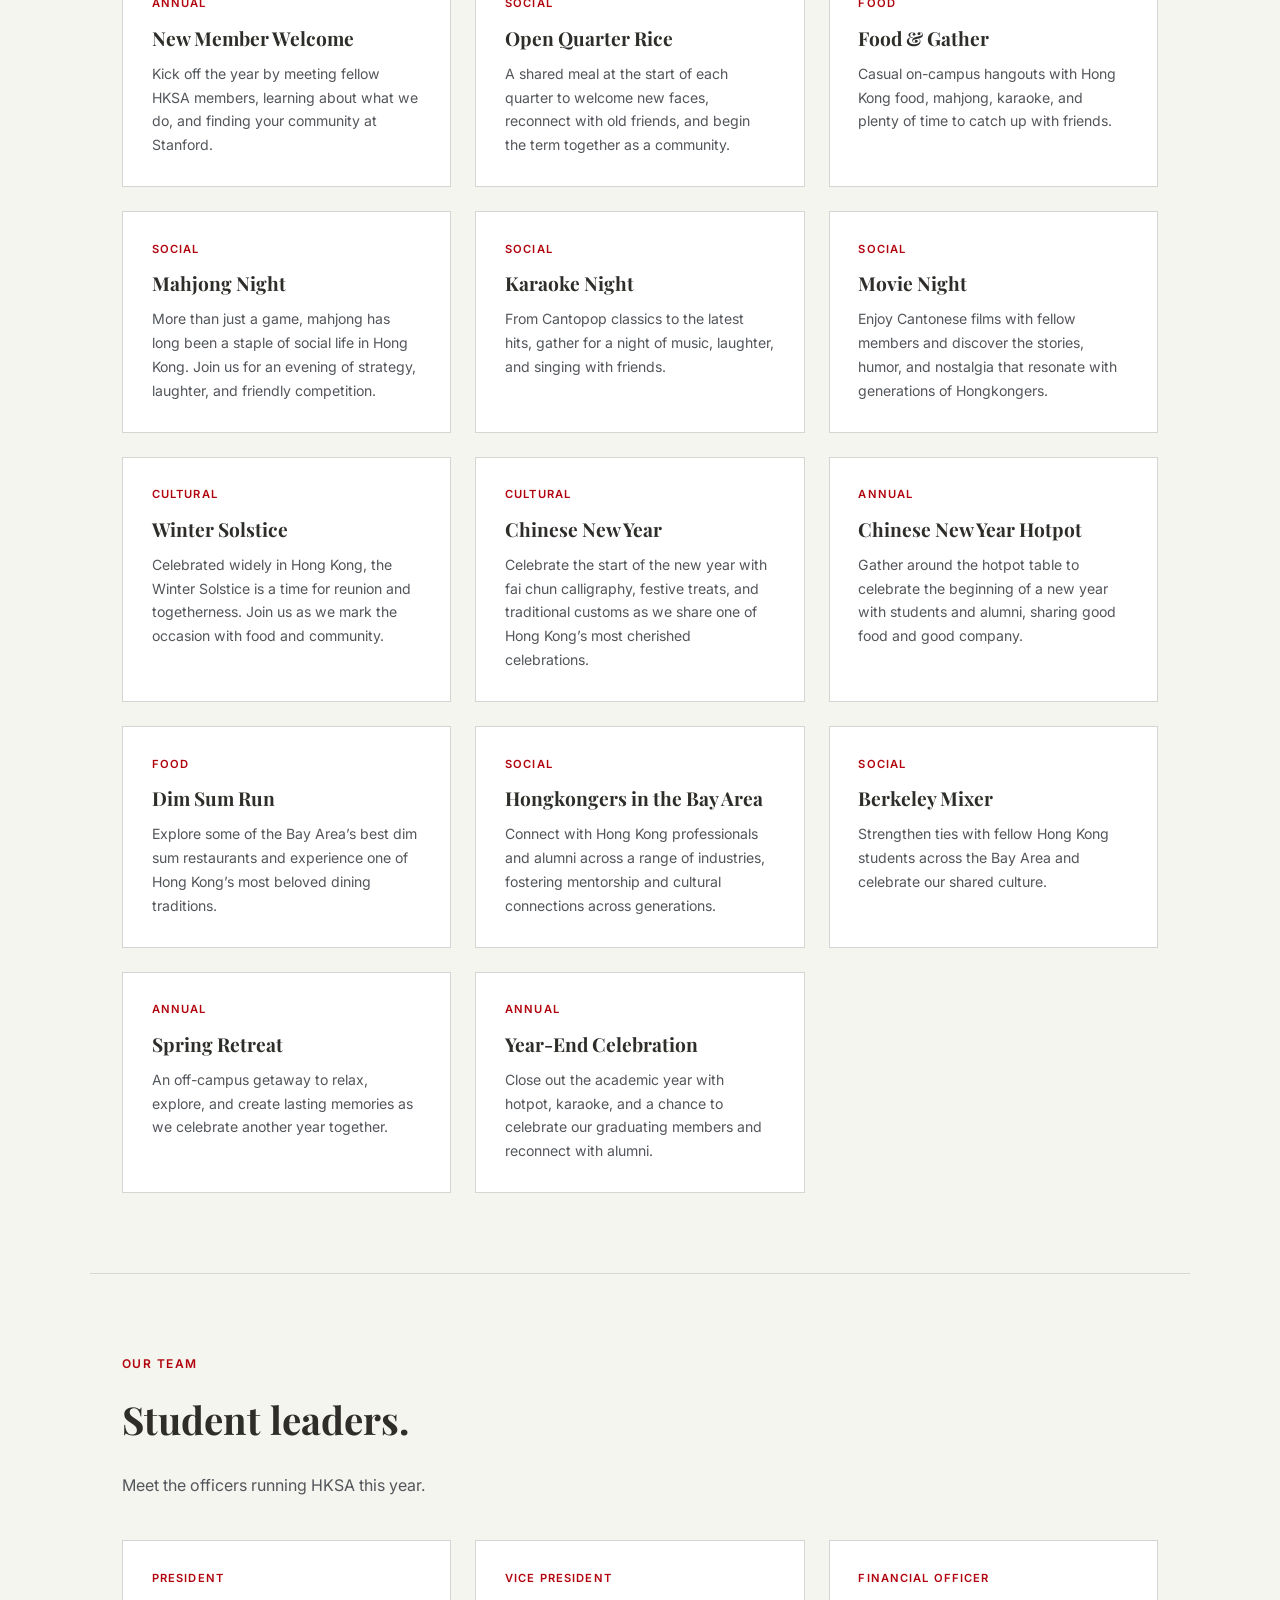
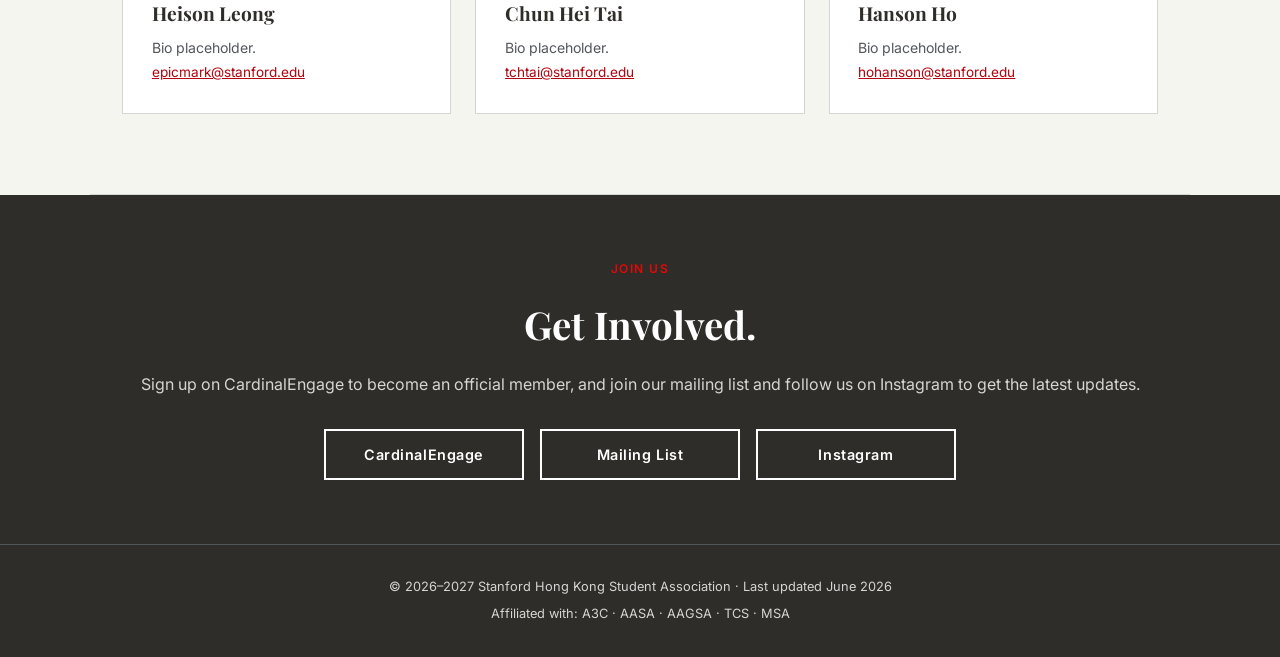
==== commit 52aaeaf9: "Minor updates" ====
--- a/index.html
+++ b/index.html
@@ -337,7 +337,7 @@
     <p class="section-body">From food events and mahjong nights to karaoke and movie screenings, we bring Hong Kong culture to life on campus. There's always something on.</p>
     <div class="card-grid">
       <div class="card">
-        <div class="card-tag">Social</div>
+        <div class="card-tag">Annual</div>
         <h3>New Member Welcome</h3>
         <p>Kick off the year by meeting fellow HKSA members, learning about what we do, and finding your community at Stanford.</p>
       </div>
@@ -347,7 +347,7 @@
         <p>A shared meal at the start of each quarter to welcome new faces, reconnect with old friends, and begin the term together as a community.</p>
       </div>
       <div class="card">
-        <div class="card-tag">Social</div>
+        <div class="card-tag">Food</div>
         <h3>Food &amp; Gather</h3>
         <p>Casual on-campus hangouts with Hong Kong food, mahjong, karaoke, and plenty of time to catch up with friends.</p>
       </div>
@@ -377,12 +377,12 @@
         <p>Celebrate the start of the new year with fai chun calligraphy, festive treats, and traditional customs as we share one of Hong Kong&rsquo;s most cherished celebrations.</p>
       </div>
       <div class="card">
-        <div class="card-tag">Social</div>
+        <div class="card-tag">Annual</div>
         <h3>Chinese New Year Hotpot</h3>
         <p>Gather around the hotpot table to celebrate the beginning of a new year with students and alumni, sharing good food and good company.</p>
       </div>
       <div class="card">
-        <div class="card-tag">Social</div>
+        <div class="card-tag">Food</div>
         <h3>Dim Sum Run</h3>
         <p>Explore some of the Bay Area&rsquo;s best dim sum restaurants and experience one of Hong Kong&rsquo;s most beloved dining traditions.</p>
       </div>
@@ -444,7 +444,7 @@
   <div class="join-block" id="join">
     <div class="section-label">Join Us</div>
     <h2 class="section-title">Get Involved.</h2>
-    <p>Sign up on CardinalEngage to become a member, or join our mailing list and follow us on Instagram to stay in the loop.</p>
+    <p>Sign up on CardinalEngage to become an official member, and join our mailing list and follow us on Instagram to get the latest updates.</p>
     <div class="join-buttons">
       <a href="https://cardinalengage.stanford.edu" class="join-cta" target="_blank">CardinalEngage</a>
       <a href="https://mailman.stanford.edu/mailman/listinfo/hksa" class="join-cta" target="_blank">Mailing List</a>
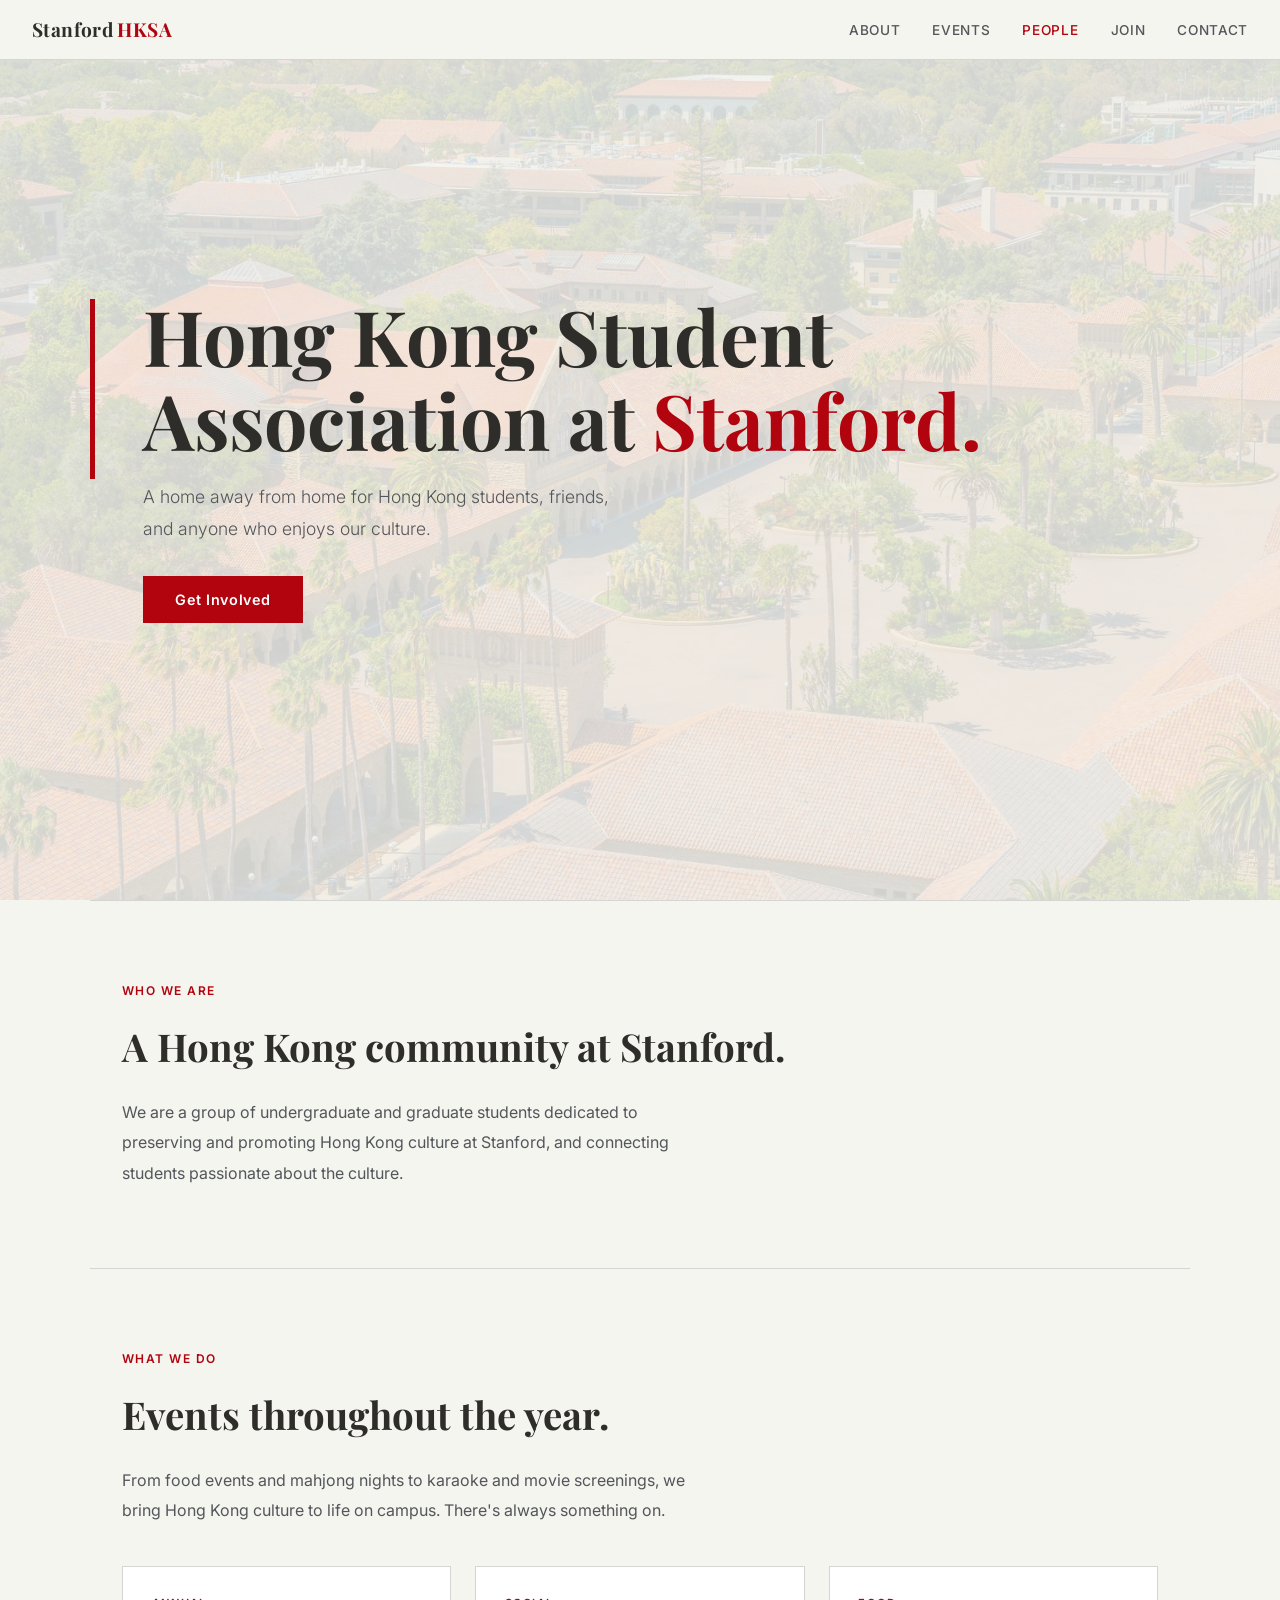
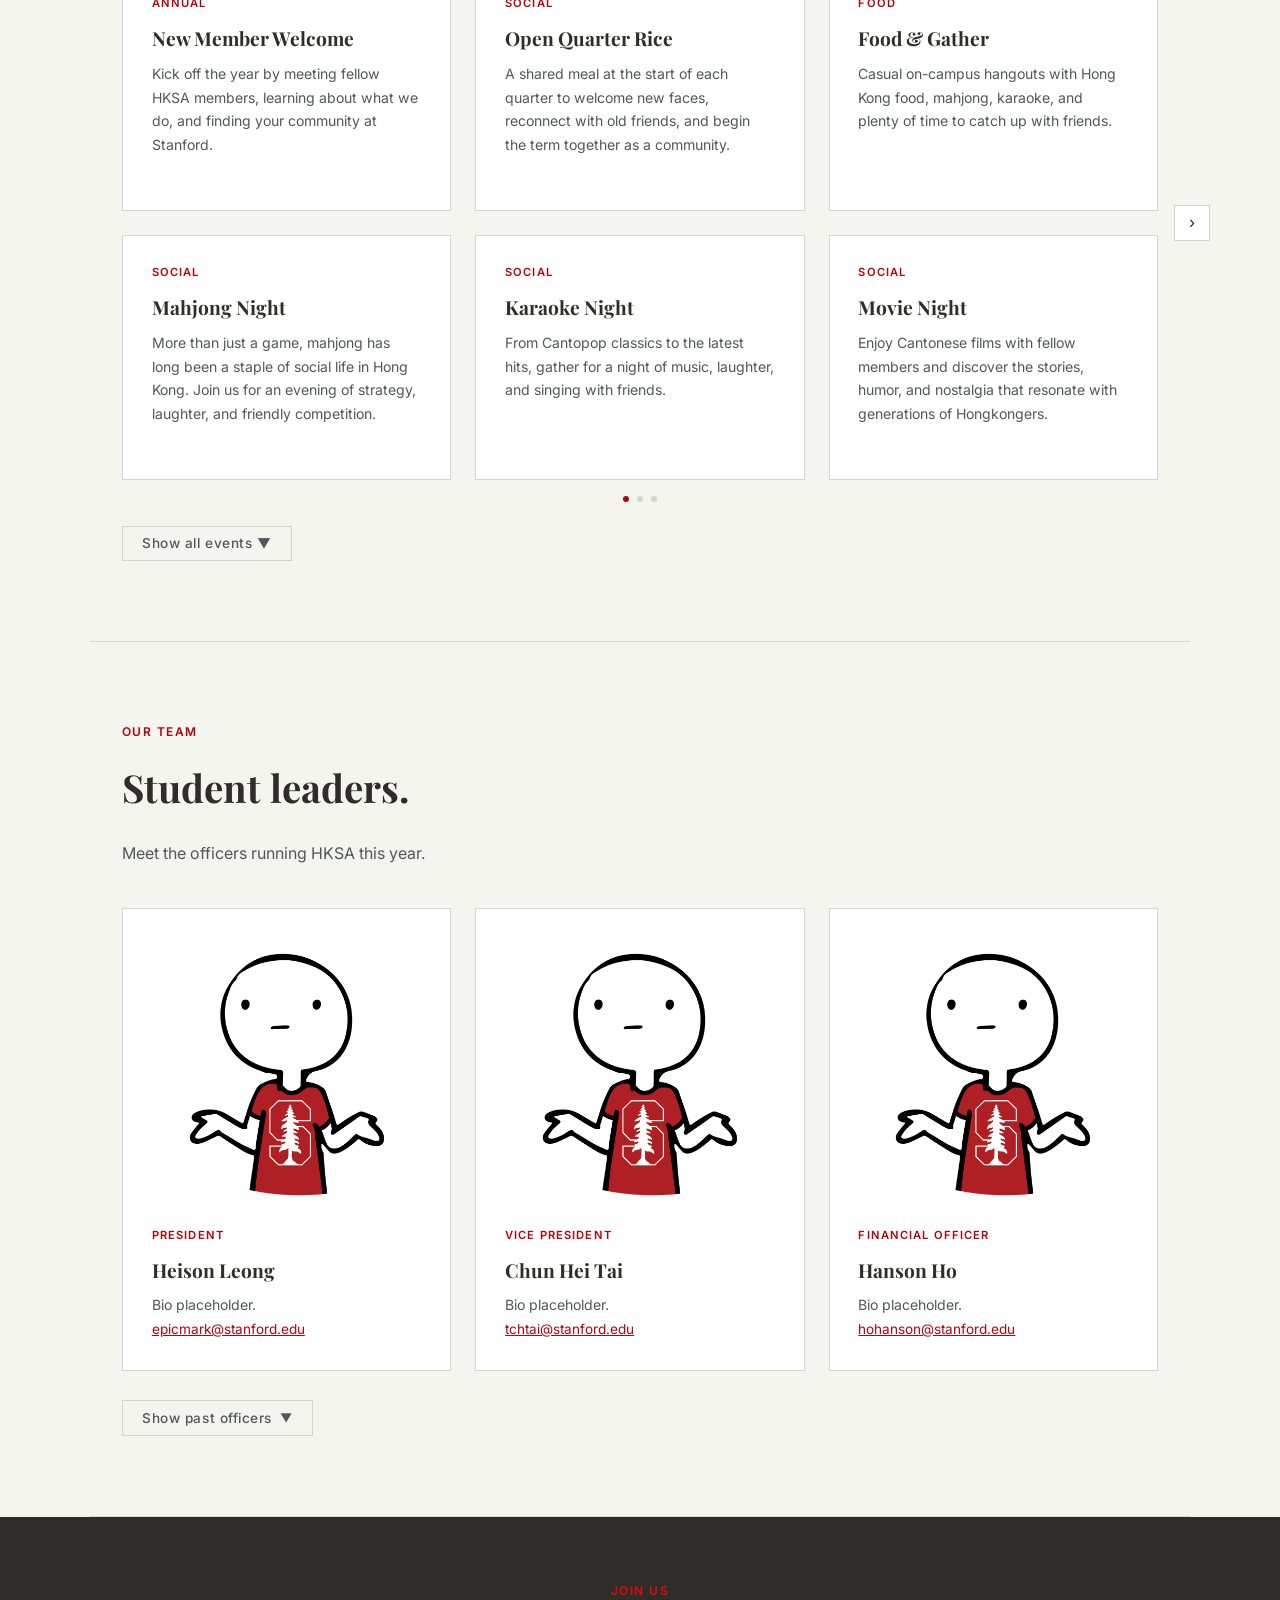
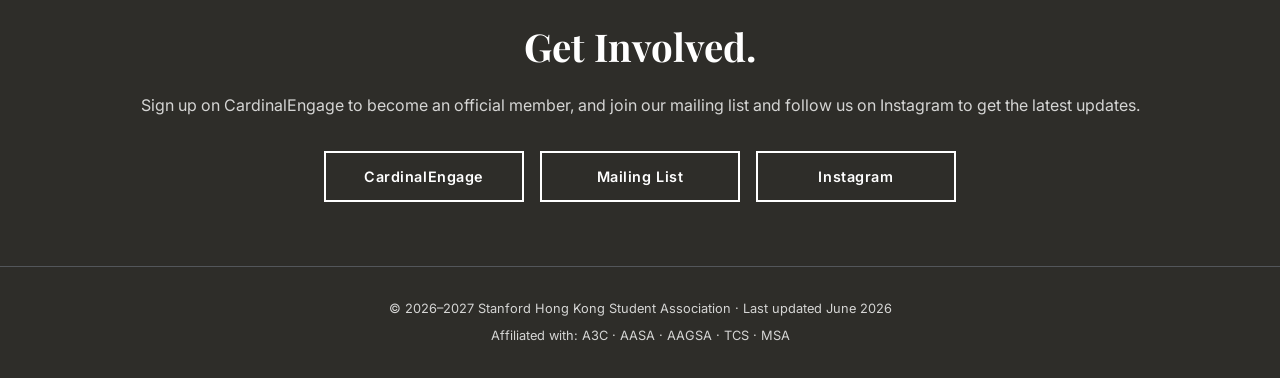
==== commit a2218e9a: "Add people section, events carousel, and site polish" ====
--- a/index.html
+++ b/index.html
@@ -5,6 +5,7 @@
   <meta name="viewport" content="width=device-width, initial-scale=1.0" />
   <title>Stanford HKSA</title>
   <link rel="icon" type="image/png" href="assets/favicon.png" />
+  <meta property="og:image" content="assets/og-image.jpg" />
   <link href="https://fonts.googleapis.com/css2?family=Playfair+Display:wght@400;700&family=Inter:wght@300;400;500;600&display=swap" rel="stylesheet" />
   <style>
     :root {
@@ -17,8 +18,7 @@
       --font-display: 'Playfair Display', serif;
       --font-body:    'Inter', sans-serif;
     }
-  </style>
-  <style>
+
     *, *::before, *::after { box-sizing: border-box; margin: 0; padding: 0; }
 
     html { scroll-behavior: smooth; }
@@ -203,6 +203,7 @@
       padding: 1.8rem;
       border: 1px solid var(--border);
       transition: border-color 0.2s;
+      min-width: 0;
     }
 
     .card:hover { border-color: var(--red); }
@@ -227,6 +228,82 @@
       font-size: 0.88rem;
       color: var(--grey);
       line-height: 1.7;
+    }
+
+    /* OFFICER PHOTO */
+    .officer-photo {
+      width: 100%;
+      height: auto;
+      display: block;
+      margin-bottom: 1.2rem;
+      background: var(--bg);
+    }
+
+    /* PAST OFFICERS TOGGLE */
+    .past-toggle {
+      display: inline-flex;
+      align-items: center;
+      gap: 0.5rem;
+      margin-top: 1.8rem;
+      background: none;
+      border: 1px solid var(--border);
+      color: var(--grey);
+      font-family: var(--font-body);
+      font-size: 0.85rem;
+      font-weight: 500;
+      letter-spacing: 0.04em;
+      padding: 0.55rem 1.2rem;
+      cursor: pointer;
+      transition: border-color 0.2s, color 0.2s;
+    }
+
+    .past-toggle:hover { border-color: var(--red); color: var(--red); }
+
+    .past-toggle .toggle-chevron {
+      display: inline-block;
+      transition: transform 0.25s;
+      font-style: normal;
+      font-size: 0.75rem;
+    }
+
+    .past-toggle.open .toggle-chevron { transform: rotate(180deg); }
+
+    .past-officers {
+      overflow: hidden;
+      max-height: 0;
+      transition: max-height 0.35s ease;
+    }
+
+    .past-officers.open { max-height: 2000px; }
+
+    .past-year-label {
+      font-size: 0.75rem;
+      font-weight: 600;
+      letter-spacing: 0.1em;
+      text-transform: uppercase;
+      color: var(--grey);
+      margin: 2rem 0 1rem;
+    }
+
+    .exec-row {
+      display: flex;
+      align-items: baseline;
+      gap: 0.75rem;
+      margin-top: 1rem;
+      padding-top: 0.8rem;
+      border-top: 1px solid var(--border);
+    }
+
+    .exec-names {
+      font-size: 0.88rem;
+      color: var(--grey);
+    }
+
+    .exec-row .card-tag {
+      flex-shrink: 0;
+      width: 120px;
+      min-width: 120px;
+      margin-bottom: 0;
     }
 
     /* JOIN */
@@ -257,10 +334,6 @@
     .join-cta:hover { background: var(--white); color: var(--black); }
     .join-buttons { display: flex; gap: 1rem; flex-wrap: wrap; justify-content: center; }
     .join-buttons .join-cta { flex: 1 0 auto; max-width: 200px; }
-    @media (max-width: 600px) {
-      .join-buttons { flex-direction: column; align-items: center; }
-      .join-cta { width: 240px; }
-    }
 
     /* FOOTER */
     footer {
@@ -274,12 +347,133 @@
     footer a { color: var(--border); text-decoration: none; transition: color 0.2s; }
     footer a:hover { color: var(--red); }
 
-    /* RESPONSIVE */
+    /* EVENTS CAROUSEL - desktop */
+    .carousel-wrap {
+      position: relative;
+      margin-top: 2.5rem;
+    }
+
+    .carousel-arr {
+      /* --- easy to restyle: change width/height/border-radius/color here --- */
+      width: 36px;
+      height: 36px;
+      border-radius: 0;
+      border: 1px solid var(--border);
+      background: var(--white);
+      color: var(--black);
+      display: flex;
+      align-items: center;
+      justify-content: center;
+      cursor: pointer;
+      font-size: 1.1rem;
+      transition: border-color 0.2s, color 0.2s;
+      position: absolute;
+      top: 50%;
+      transform: translateY(-50%);
+    }
+
+    .carousel-arr:hover { border-color: var(--red); color: var(--red); }
+    .carousel-arr[hidden] { display: none; }
+
+    #evtPrev { left: -52px; }
+    #evtNext { right: -52px; }
+
+    .carousel-viewport {
+      width: 100%;
+      overflow: hidden;
+    }
+
+    /* --- easy to change layout: adjust grid-template here --- */
+    .carousel-grid {
+      display: grid;
+      grid-template-columns: repeat(3, 1fr);
+      grid-template-rows: repeat(2, auto);
+      gap: 1.5rem;
+    }
+
+    .evt-expand-btn {
+      display: inline-flex;
+      align-items: center;
+      gap: 0.5rem;
+      margin-top: 1.5rem;
+      background: none;
+      border: 1px solid var(--border);
+      color: var(--grey);
+      font-family: var(--font-body);
+      font-size: 0.85rem;
+      font-weight: 500;
+      letter-spacing: 0.04em;
+      padding: 0.55rem 1.2rem;
+      cursor: pointer;
+      transition: border-color 0.2s, color 0.2s;
+    }
+
+    .evt-expand-btn:hover { border-color: var(--red); color: var(--red); }
+
+    .card-ghost {
+      visibility: hidden;
+      pointer-events: none;
+    }
+
+    /* PAGE INDICATOR DOTS */
+    .carousel-dots {
+      display: flex;
+      gap: 0.5rem;
+      justify-content: center;
+      margin-top: 1rem;
+    }
+
+    .carousel-dot {
+      width: 6px;
+      height: 6px;
+      border-radius: 50%;
+      background: var(--border);
+      border: none;
+      padding: 0;
+      cursor: pointer;
+      transition: background 0.2s;
+    }
+
+    .carousel-dot.active { background: var(--red); }
+
+    /* ACTIVE NAV HIGHLIGHT */
+    .nav-links a.nav-active { color: var(--red); }
+
+    /* RESPONSIVE - all mobile rules consolidated here */
     @media (max-width: 600px) {
       .nav-links { display: none; }
       .hero-inner { flex-direction: column; gap: 1.5rem; }
       .hero-bar { width: 40px; height: 5px; }
       .card-grid { grid-template-columns: 1fr; }
+      .evt-expand-btn { display: none; }
+      .carousel-dots { display: none; }
+      .join-buttons { flex-direction: column; align-items: center; }
+      .join-cta { width: 240px; }
+      .carousel-wrap { gap: 0; }
+      .carousel-arr { display: none; }
+      .carousel-viewport {
+        overflow-x: auto;
+        scroll-snap-type: x mandatory;
+        -webkit-overflow-scrolling: touch;
+        scrollbar-width: none;
+      }
+      .carousel-viewport::-webkit-scrollbar { display: none; }
+      .carousel-grid {
+        display: grid;
+        grid-auto-flow: column;
+        grid-template-rows: repeat(3, auto);
+        grid-template-columns: unset;
+        width: max-content;
+        gap: 1rem;
+      }
+      .carousel-grid .card {
+        width: 75vw;
+        scroll-snap-align: start;
+      }
+      .exec-row .card-tag {
+        width: 80px;
+        min-width: 80px;
+      }
     }
   </style>
 
@@ -335,78 +529,90 @@
     <div class="section-label">What We Do</div>
     <h2 class="section-title">Events throughout the year.</h2>
     <p class="section-body">From food events and mahjong nights to karaoke and movie screenings, we bring Hong Kong culture to life on campus. There's always something on.</p>
-    <div class="card-grid">
-      <div class="card">
-        <div class="card-tag">Annual</div>
-        <h3>New Member Welcome</h3>
-        <p>Kick off the year by meeting fellow HKSA members, learning about what we do, and finding your community at Stanford.</p>
-      </div>
-      <div class="card">
-        <div class="card-tag">Social</div>
-        <h3>Open Quarter Rice</h3>
-        <p>A shared meal at the start of each quarter to welcome new faces, reconnect with old friends, and begin the term together as a community.</p>
-      </div>
-      <div class="card">
-        <div class="card-tag">Food</div>
-        <h3>Food &amp; Gather</h3>
-        <p>Casual on-campus hangouts with Hong Kong food, mahjong, karaoke, and plenty of time to catch up with friends.</p>
-      </div>
-      <div class="card">
-        <div class="card-tag">Social</div>
-        <h3>Mahjong Night</h3>
-        <p>More than just a game, mahjong has long been a staple of social life in Hong Kong. Join us for an evening of strategy, laughter, and friendly competition.</p>
-      </div>
-      <div class="card">
-        <div class="card-tag">Social</div>
-        <h3>Karaoke Night</h3>
-        <p>From Cantopop classics to the latest hits, gather for a night of music, laughter, and singing with friends.</p>
-      </div>
-      <div class="card">
-        <div class="card-tag">Social</div>
-        <h3>Movie Night</h3>
-        <p>Enjoy Cantonese films with fellow members and discover the stories, humor, and nostalgia that resonate with generations of Hongkongers.</p>
-      </div>
-      <div class="card">
-        <div class="card-tag">Cultural</div>
-        <h3>Winter Solstice</h3>
-        <p>Celebrated widely in Hong Kong, the Winter Solstice is a time for reunion and togetherness. Join us as we mark the occasion with food and community.</p>
-      </div>
-      <div class="card">
-        <div class="card-tag">Cultural</div>
-        <h3>Chinese New Year</h3>
-        <p>Celebrate the start of the new year with fai chun calligraphy, festive treats, and traditional customs as we share one of Hong Kong&rsquo;s most cherished celebrations.</p>
-      </div>
-      <div class="card">
-        <div class="card-tag">Annual</div>
-        <h3>Chinese New Year Hotpot</h3>
-        <p>Gather around the hotpot table to celebrate the beginning of a new year with students and alumni, sharing good food and good company.</p>
-      </div>
-      <div class="card">
-        <div class="card-tag">Food</div>
-        <h3>Dim Sum Run</h3>
-        <p>Explore some of the Bay Area&rsquo;s best dim sum restaurants and experience one of Hong Kong&rsquo;s most beloved dining traditions.</p>
-      </div>
-      <div class="card">
-        <div class="card-tag">Social</div>
-        <h3>Hongkongers in the Bay Area</h3>
-        <p>Connect with Hong Kong professionals and alumni across a range of industries, fostering mentorship and cultural connections across generations.</p>
-      </div>
-      <div class="card">
-        <div class="card-tag">Social</div>
-        <h3>Berkeley Mixer</h3>
-        <p>Strengthen ties with fellow Hong Kong students across the Bay Area and celebrate our shared culture.</p>
-      </div>
-      <div class="card">
-        <div class="card-tag">Annual</div>
-        <h3>Spring Retreat</h3>
-        <p>An off-campus getaway to relax, explore, and create lasting memories as we celebrate another year together.</p>
-      </div>
-      <div class="card">
-        <div class="card-tag">Annual</div>
-        <h3>Year-End Celebration</h3>
-        <p>Close out the academic year with hotpot, karaoke, and a chance to celebrate our graduating members and reconnect with alumni.</p>
-      </div>
+    <div class="carousel-wrap" id="eventsCarousel">
+      <button class="carousel-arr" id="evtPrev" onclick="evtMove(-1)" aria-label="Previous" hidden>&#8249;</button>
+      <div class="carousel-viewport">
+        <div class="carousel-grid" id="evtGrid">
+          <div class="card">
+            <div class="card-tag">Annual</div>
+            <h3>New Member Welcome</h3>
+            <p>Kick off the year by meeting fellow HKSA members, learning about what we do, and finding your community at Stanford.</p>
+          </div>
+          <div class="card">
+            <div class="card-tag">Social</div>
+            <h3>Open Quarter Rice</h3>
+            <p>A shared meal at the start of each quarter to welcome new faces, reconnect with old friends, and begin the term together as a community.</p>
+          </div>
+          <div class="card">
+            <div class="card-tag">Food</div>
+            <h3>Food &amp; Gather</h3>
+            <p>Casual on-campus hangouts with Hong Kong food, mahjong, karaoke, and plenty of time to catch up with friends.</p>
+          </div>
+          <div class="card">
+            <div class="card-tag">Social</div>
+            <h3>Mahjong Night</h3>
+            <p>More than just a game, mahjong has long been a staple of social life in Hong Kong. Join us for an evening of strategy, laughter, and friendly competition.</p>
+          </div>
+          <div class="card">
+            <div class="card-tag">Social</div>
+            <h3>Karaoke Night</h3>
+            <p>From Cantopop classics to the latest hits, gather for a night of music, laughter, and singing with friends.</p>
+          </div>
+          <div class="card">
+            <div class="card-tag">Social</div>
+            <h3>Movie Night</h3>
+            <p>Enjoy Cantonese films with fellow members and discover the stories, humor, and nostalgia that resonate with generations of Hongkongers.</p>
+          </div>
+          <div class="card">
+            <div class="card-tag">Cultural</div>
+            <h3>Winter Solstice</h3>
+            <p>Celebrated widely in Hong Kong, the Winter Solstice is a time for reunion and togetherness. Join us as we mark the occasion with food and community.</p>
+          </div>
+          <div class="card">
+            <div class="card-tag">Cultural</div>
+            <h3>Chinese New Year</h3>
+            <p>Celebrate the start of the new year with fai chun calligraphy, festive treats, and traditional customs as we share one of Hong Kong&rsquo;s most cherished celebrations.</p>
+          </div>
+          <div class="card">
+            <div class="card-tag">Annual</div>
+            <h3>Chinese New Year Hotpot</h3>
+            <p>Gather around the hotpot table to celebrate the beginning of a new year with students and alumni, sharing good food and good company.</p>
+          </div>
+          <div class="card">
+            <div class="card-tag">Food</div>
+            <h3>Dim Sum Run</h3>
+            <p>Explore some of the Bay Area&rsquo;s best dim sum restaurants and experience one of Hong Kong&rsquo;s most beloved dining traditions.</p>
+          </div>
+          <div class="card">
+            <div class="card-tag">Social</div>
+            <h3>Hongkongers in the Bay Area</h3>
+            <p>Connect with Hong Kong professionals and alumni across a range of industries, fostering mentorship and cultural connections across generations.</p>
+          </div>
+          <div class="card">
+            <div class="card-tag">Social</div>
+            <h3>Berkeley Mixer</h3>
+            <p>Strengthen ties with fellow Hong Kong students across the Bay Area and celebrate our shared culture.</p>
+          </div>
+          <div class="card">
+            <div class="card-tag">Annual</div>
+            <h3>Spring Retreat</h3>
+            <p>An off-campus getaway to relax, explore, and create lasting memories as we celebrate another year together.</p>
+          </div>
+          <div class="card">
+            <div class="card-tag">Annual</div>
+            <h3>Year-End Celebration</h3>
+            <p>Close out the academic year with hotpot, karaoke, and a chance to celebrate our graduating members and reconnect with alumni.</p>
+          </div>
+          <div class="card card-ghost" aria-hidden="true"></div>
+          <div class="card card-ghost" aria-hidden="true"></div>
+          <div class="card card-ghost" aria-hidden="true"></div>
+          <div class="card card-ghost" aria-hidden="true"></div>
+        </div>
+      </div>
+      <button class="carousel-arr" id="evtNext" onclick="evtMove(1)" aria-label="Next">&#8250;</button>
     </div>
+    <div class="carousel-dots" id="evtDots"></div>
+    <button class="evt-expand-btn" id="evtExpandBtn" onclick="evtToggleExpand()">Show all events &#9660;</button>
   </section>
 
   <hr class="divider" />
@@ -418,23 +624,109 @@
     <p class="section-body">Meet the officers running HKSA this year.</p>
     <div class="card-grid">
       <div class="card">
+        <img src="assets/headshot-epicmark.png" alt="Heison Leong" class="officer-photo" width="250" height="250" />
         <div class="card-tag">President</div>
         <h3>Heison Leong</h3>
         <p>Bio placeholder.</p>
         <p><a href="mailto:epicmark@stanford.edu" style="color:var(--red);font-size:0.85rem;">epicmark@stanford.edu</a></p>
       </div>
       <div class="card">
+        <img src="assets/headshot-tchtai.png" alt="Chun Hei Tai" class="officer-photo" width="250" height="250" />
         <div class="card-tag">Vice President</div>
         <h3>Chun Hei Tai</h3>
         <p>Bio placeholder.</p>
         <p><a href="mailto:tchtai@stanford.edu" style="color:var(--red);font-size:0.85rem;">tchtai@stanford.edu</a></p>
       </div>
       <div class="card">
+        <img src="assets/headshot-hohanson.png" alt="Hanson Ho" class="officer-photo" width="250" height="250" />
         <div class="card-tag">Financial Officer</div>
         <h3>Hanson Ho</h3>
         <p>Bio placeholder.</p>
         <p><a href="mailto:hohanson@stanford.edu" style="color:var(--red);font-size:0.85rem;">hohanson@stanford.edu</a></p>
       </div>
+    </div>
+
+    <button class="past-toggle" id="pastToggle" onclick="
+      this.classList.toggle('open');
+      document.getElementById('pastOfficers').classList.toggle('open');
+      this.querySelector('.toggle-label').textContent = this.classList.contains('open') ? 'Hide past officers' : 'Show past officers';
+    " aria-expanded="false">
+      <span class="toggle-label">Show past officers</span>
+      <i class="toggle-chevron">&#9660;</i>
+    </button>
+
+    <div class="past-officers" id="pastOfficers">
+
+      <div class="past-year-label">2025&ndash;26</div>
+      <div class="card-grid">
+        <div class="card">
+          <div class="card-tag">President</div>
+          <h3>Clive Chung</h3>
+          <p><a href="mailto:lychung@stanford.edu" style="color:var(--red);font-size:0.85rem;">lychung@stanford.edu</a></p>
+        </div>
+        <div class="card">
+          <div class="card-tag">Vice President</div>
+          <h3>Camille Vong</h3>
+          <p><a href="mailto:csvong@stanford.edu" style="color:var(--red);font-size:0.85rem;">csvong@stanford.edu</a></p>
+        </div>
+        <div class="card">
+          <div class="card-tag">Financial Officer</div>
+          <h3>Hanson Ho</h3>
+          <p><a href="mailto:hohanson@stanford.edu" style="color:var(--red);font-size:0.85rem;">hohanson@stanford.edu</a></p>
+        </div>
+      </div>
+      <div class="exec-row">
+        <span class="card-tag" style="margin-bottom:0;">Executive Team</span>
+        <span class="exec-names">Dominic Cheng &middot; Alana Chiang &middot; Alexis Lee &middot; Heison Leong &middot; Cindy Shum &middot; Rebecca Zhang</span>
+      </div>
+
+      <div class="past-year-label">2024&ndash;25</div>
+      <div class="card-grid">
+        <div class="card">
+          <div class="card-tag">President</div>
+          <h3>Milly Wong</h3>
+          <p><a href="mailto:millywy@stanford.edu" style="color:var(--red);font-size:0.85rem;">millywy@stanford.edu</a></p>
+        </div>
+        <div class="card">
+          <div class="card-tag">Vice President</div>
+          <h3>Erika Yong</h3>
+          <p><a href="mailto:erikay@stanford.edu" style="color:var(--red);font-size:0.85rem;">erikay@stanford.edu</a></p>
+        </div>
+        <div class="card">
+          <div class="card-tag">Financial Officer</div>
+          <h3>Hanson Ho</h3>
+          <p><a href="mailto:hohanson@stanford.edu" style="color:var(--red);font-size:0.85rem;">hohanson@stanford.edu</a></p>
+        </div>
+      </div>
+      <div class="exec-row">
+        <span class="card-tag" style="margin-bottom:0;">Executive Team</span>
+        <span class="exec-names">Clive Chung &middot; Edward Tang &middot; Gordon Yeung &middot; Chinat Yu</span>
+      </div>
+
+      <div class="past-year-label">2023&ndash;24</div>
+      <div class="card-grid">
+        <div class="card">
+          <div class="card-tag">Co-President</div>
+          <h3>Carson Chan</h3>
+          <p><a href="mailto:carsonok@stanford.edu" style="color:var(--red);font-size:0.85rem;">carsonok@stanford.edu</a></p>
+          <p><a href="mailto:c.chan@alumni.stanford.edu" style="color:var(--red);font-size:0.85rem;">c.chan@alumni.stanford.edu</a></p>
+        </div>
+        <div class="card">
+          <div class="card-tag">Co-President</div>
+          <h3>Jessie Kong</h3>
+          <p><a href="mailto:jkong2@stanford.edu" style="color:var(--red);font-size:0.85rem;">jkong2@stanford.edu</a></p>
+        </div>
+        <div class="card">
+          <div class="card-tag">Financial Officer</div>
+          <h3>Erika Yong</h3>
+          <p><a href="mailto:erikay@stanford.edu" style="color:var(--red);font-size:0.85rem;">erikay@stanford.edu</a></p>
+        </div>
+      </div>
+      <div class="exec-row">
+        <span class="card-tag" style="margin-bottom:0;">Executive Team</span>
+        <span class="exec-names">Hanson Ho &middot; Milly Wong</span>
+      </div>
+
     </div>
   </section>
 
@@ -446,17 +738,142 @@
     <h2 class="section-title">Get Involved.</h2>
     <p>Sign up on CardinalEngage to become an official member, and join our mailing list and follow us on Instagram to get the latest updates.</p>
     <div class="join-buttons">
-      <a href="https://cardinalengage.stanford.edu" class="join-cta" target="_blank">CardinalEngage</a>
-      <a href="https://mailman.stanford.edu/mailman/listinfo/hksa" class="join-cta" target="_blank">Mailing List</a>
-      <a href="https://www.instagram.com/stanfordhksa" class="join-cta" target="_blank">Instagram</a>
+      <a href="https://cardinalengage.stanford.edu" class="join-cta" target="_blank" rel="noopener noreferrer">CardinalEngage</a>
+      <a href="https://mailman.stanford.edu/mailman/listinfo/hksa" class="join-cta" target="_blank" rel="noopener noreferrer">Mailing List</a>
+      <a href="https://www.instagram.com/stanfordhksa" class="join-cta" target="_blank" rel="noopener noreferrer">Instagram</a>
     </div>
   </div>
 
   <!-- FOOTER -->
   <footer id="contact">
     <p>&copy; 2026&ndash;2027 Stanford Hong Kong Student Association &middot; Last updated June 2026</p>
-    <p style="margin-top: 0.4rem;">Affiliated with: <a href="https://a3c.stanford.edu/" target="_blank">A3C</a> &middot; <a href="https://stanfordaasa.weebly.com/" target="_blank">AASA</a> &middot; <a href="https://sites.google.com/stanford.edu/aagsa/" target="_blank">AAGSA</a> &middot; <a href="https://taiwanese.stanford.edu/" target="_blank">TCS</a> &middot; MSA</p>
+    <p style="margin-top: 0.4rem;">Affiliated with: <a href="https://a3c.stanford.edu/" target="_blank" rel="noopener noreferrer">A3C</a> &middot; <a href="https://stanfordaasa.weebly.com/" target="_blank" rel="noopener noreferrer">AASA</a> &middot; <a href="https://sites.google.com/stanford.edu/aagsa/" target="_blank" rel="noopener noreferrer">AAGSA</a> &middot; <a href="https://taiwanese.stanford.edu/" target="_blank" rel="noopener noreferrer">TCS</a> &middot; MSA</p>
   </footer>
 
+  <script>
+    /* EVENTS CAROUSEL
+       To change grid layout: update PER_PAGE to match cols x rows in .carousel-grid CSS */
+    (function() {
+      var PER_PAGE = 6; /* 3 cols x 2 rows -- change this if you change the grid */
+      var MOBILE_BP = 600; /* must match @media max-width in CSS */
+      var page = 0;
+      var expanded = false;
+      var allCards = document.querySelectorAll('#evtGrid .card');
+      var cards = Array.prototype.filter.call(allCards, function(c) {
+        return !c.classList.contains('card-ghost');
+      });
+      var ghosts = Array.prototype.filter.call(allCards, function(c) {
+        return c.classList.contains('card-ghost');
+      });
+      var total = cards.length;
+      var maxPage = Math.ceil(total / PER_PAGE) - 1;
+      var prev = document.getElementById('evtPrev');
+      var next = document.getElementById('evtNext');
+      var expandBtn = document.getElementById('evtExpandBtn');
+      var dotsContainer = document.getElementById('evtDots');
+
+      /* Build dots */
+      var dots = [];
+      for (var d = 0; d <= maxPage; d++) {
+        var dot = document.createElement('button');
+        dot.className = 'carousel-dot';
+        dot.setAttribute('aria-label', 'Page ' + (d + 1));
+        (function(idx) { dot.onclick = function() { if (!expanded) show(idx); }; })(d);
+        dotsContainer.appendChild(dot);
+        dots.push(dot);
+      }
+
+      function updateDots(p) {
+        dots.forEach(function(dot, i) {
+          dot.classList.toggle('active', i === p);
+        });
+        dotsContainer.style.display = expanded ? 'none' : '';
+      }
+
+      function isMobile() { return window.innerWidth <= MOBILE_BP; }
+
+      function equalizeHeights() {
+        cards.forEach(function(c) { c.style.display = ''; c.style.minHeight = ''; });
+        ghosts.forEach(function(c) { c.style.display = 'none'; });
+        var maxH = 0;
+        cards.forEach(function(c) { var h = c.offsetHeight; if (h > maxH) maxH = h; });
+        cards.forEach(function(c) { c.style.minHeight = maxH + 'px'; });
+        ghosts.forEach(function(c) { c.style.minHeight = maxH + 'px'; });
+      }
+
+      function showAll() {
+        cards.forEach(function(c) { c.style.display = ''; c.style.minHeight = ''; });
+        ghosts.forEach(function(c) { c.style.display = 'none'; });
+        prev.hidden = true;
+        next.hidden = true;
+        dotsContainer.style.display = 'none';
+      }
+
+      function show(p) {
+        page = p;
+        var start = page * PER_PAGE;
+        var end = start + PER_PAGE;
+        cards.forEach(function(c, i) {
+          c.style.display = (i >= start && i < end) ? '' : 'none';
+        });
+        var realOnPage = Math.min(end, total) - start;
+        var ghostsNeeded = PER_PAGE - realOnPage;
+        ghosts.forEach(function(c, i) {
+          c.style.display = (page === maxPage && i < ghostsNeeded) ? '' : 'none';
+        });
+        prev.hidden = (page === 0);
+        next.hidden = (page === maxPage);
+        updateDots(page);
+      }
+
+      function init() {
+        if (isMobile()) {
+          showAll();
+        } else if (expanded) {
+          showAll();
+        } else {
+          equalizeHeights();
+          show(0);
+        }
+      }
+
+      window.evtMove = function(dir) { if (!isMobile() && !expanded) show(page + dir); };
+
+      window.evtToggleExpand = function() {
+        expanded = !expanded;
+        if (expanded) {
+          showAll();
+          expandBtn.innerHTML = 'Show fewer &#9650;';
+        } else {
+          equalizeHeights();
+          show(0);
+          expandBtn.innerHTML = 'Show all events &#9660;';
+        }
+      };
+
+      window.addEventListener('load', init);
+      window.addEventListener('resize', init);
+    })();
+
+    /* ACTIVE NAV HIGHLIGHT via IntersectionObserver */
+    (function() {
+      var sections = document.querySelectorAll('section[id], div[id="join"]');
+      var navLinks = document.querySelectorAll('.nav-links a');
+
+      function setActive(id) {
+        navLinks.forEach(function(a) {
+          a.classList.toggle('nav-active', a.getAttribute('href') === '#' + id);
+        });
+      }
+
+      var observer = new IntersectionObserver(function(entries) {
+        entries.forEach(function(entry) {
+          if (entry.isIntersecting) setActive(entry.target.id);
+        });
+      }, { rootMargin: '-40% 0px -55% 0px', threshold: 0 });
+
+      sections.forEach(function(s) { observer.observe(s); });
+    })();
+  </script>
 </body>
 </html>
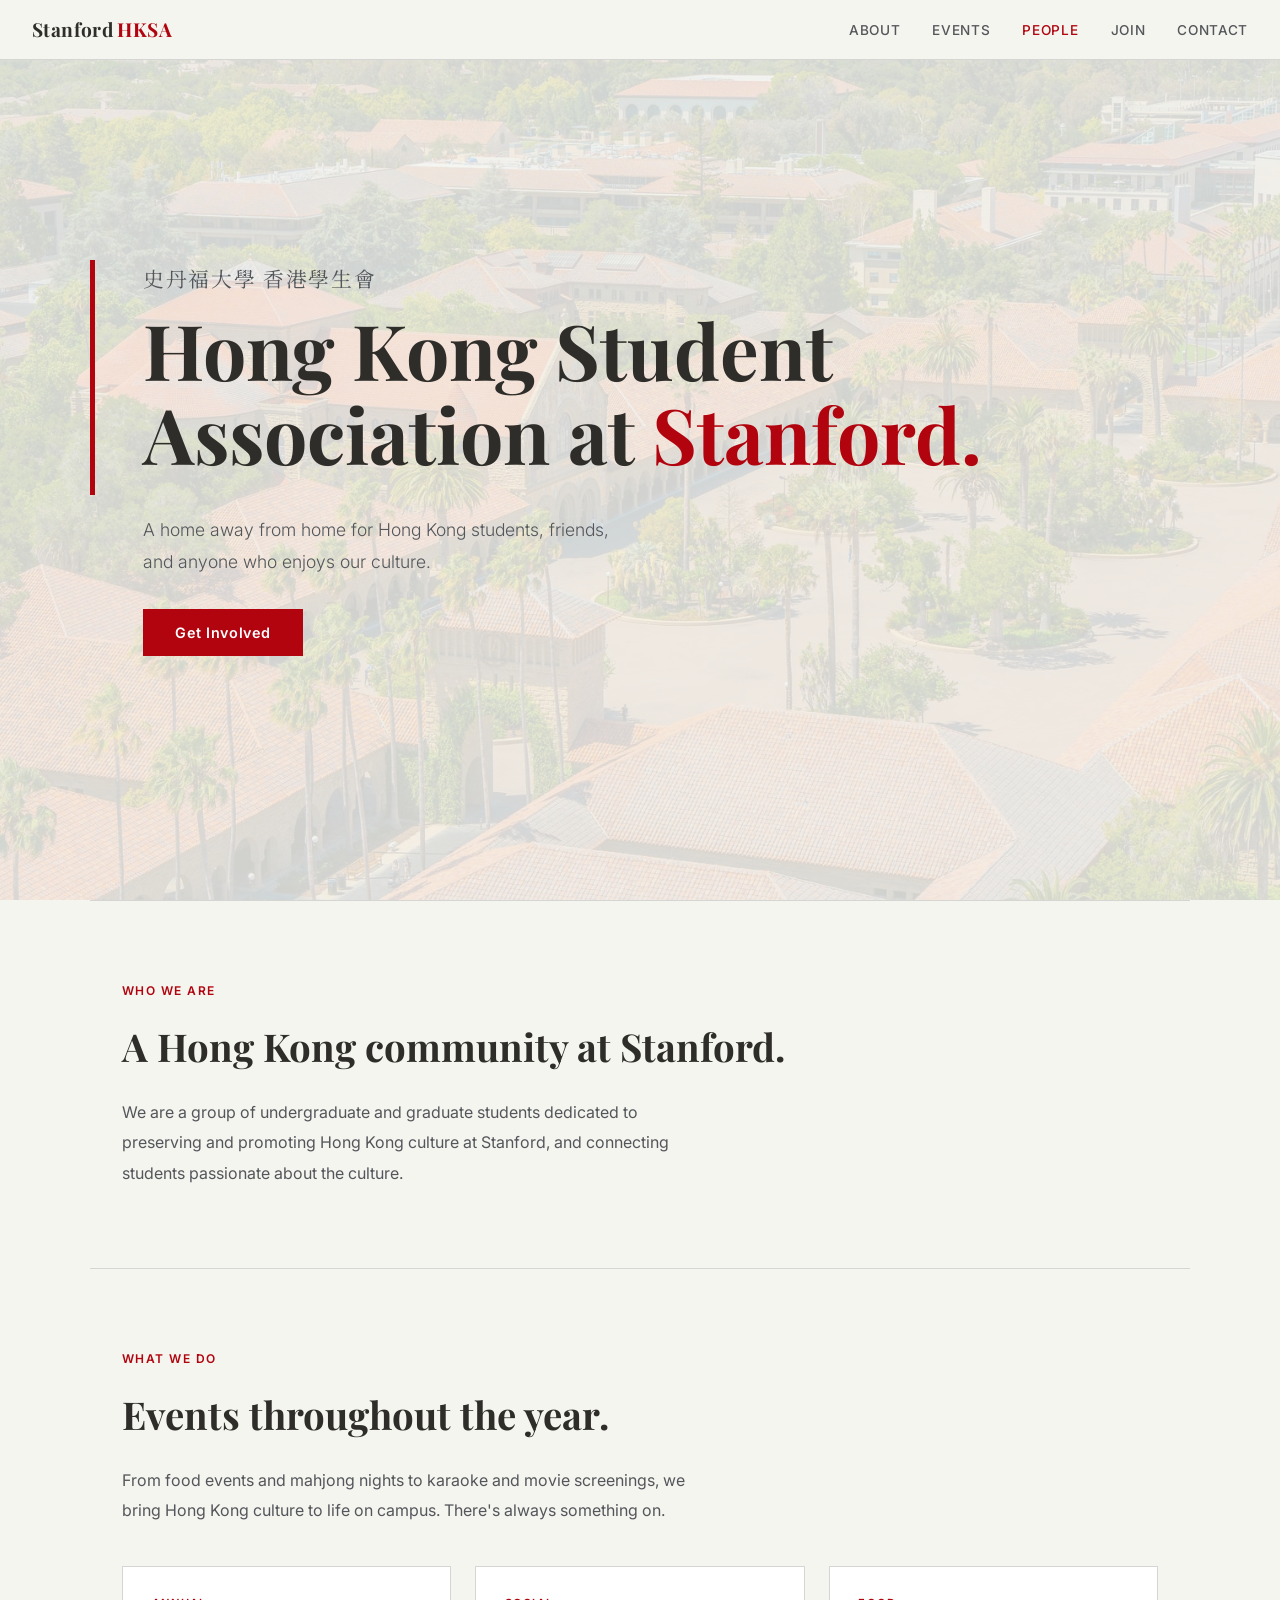
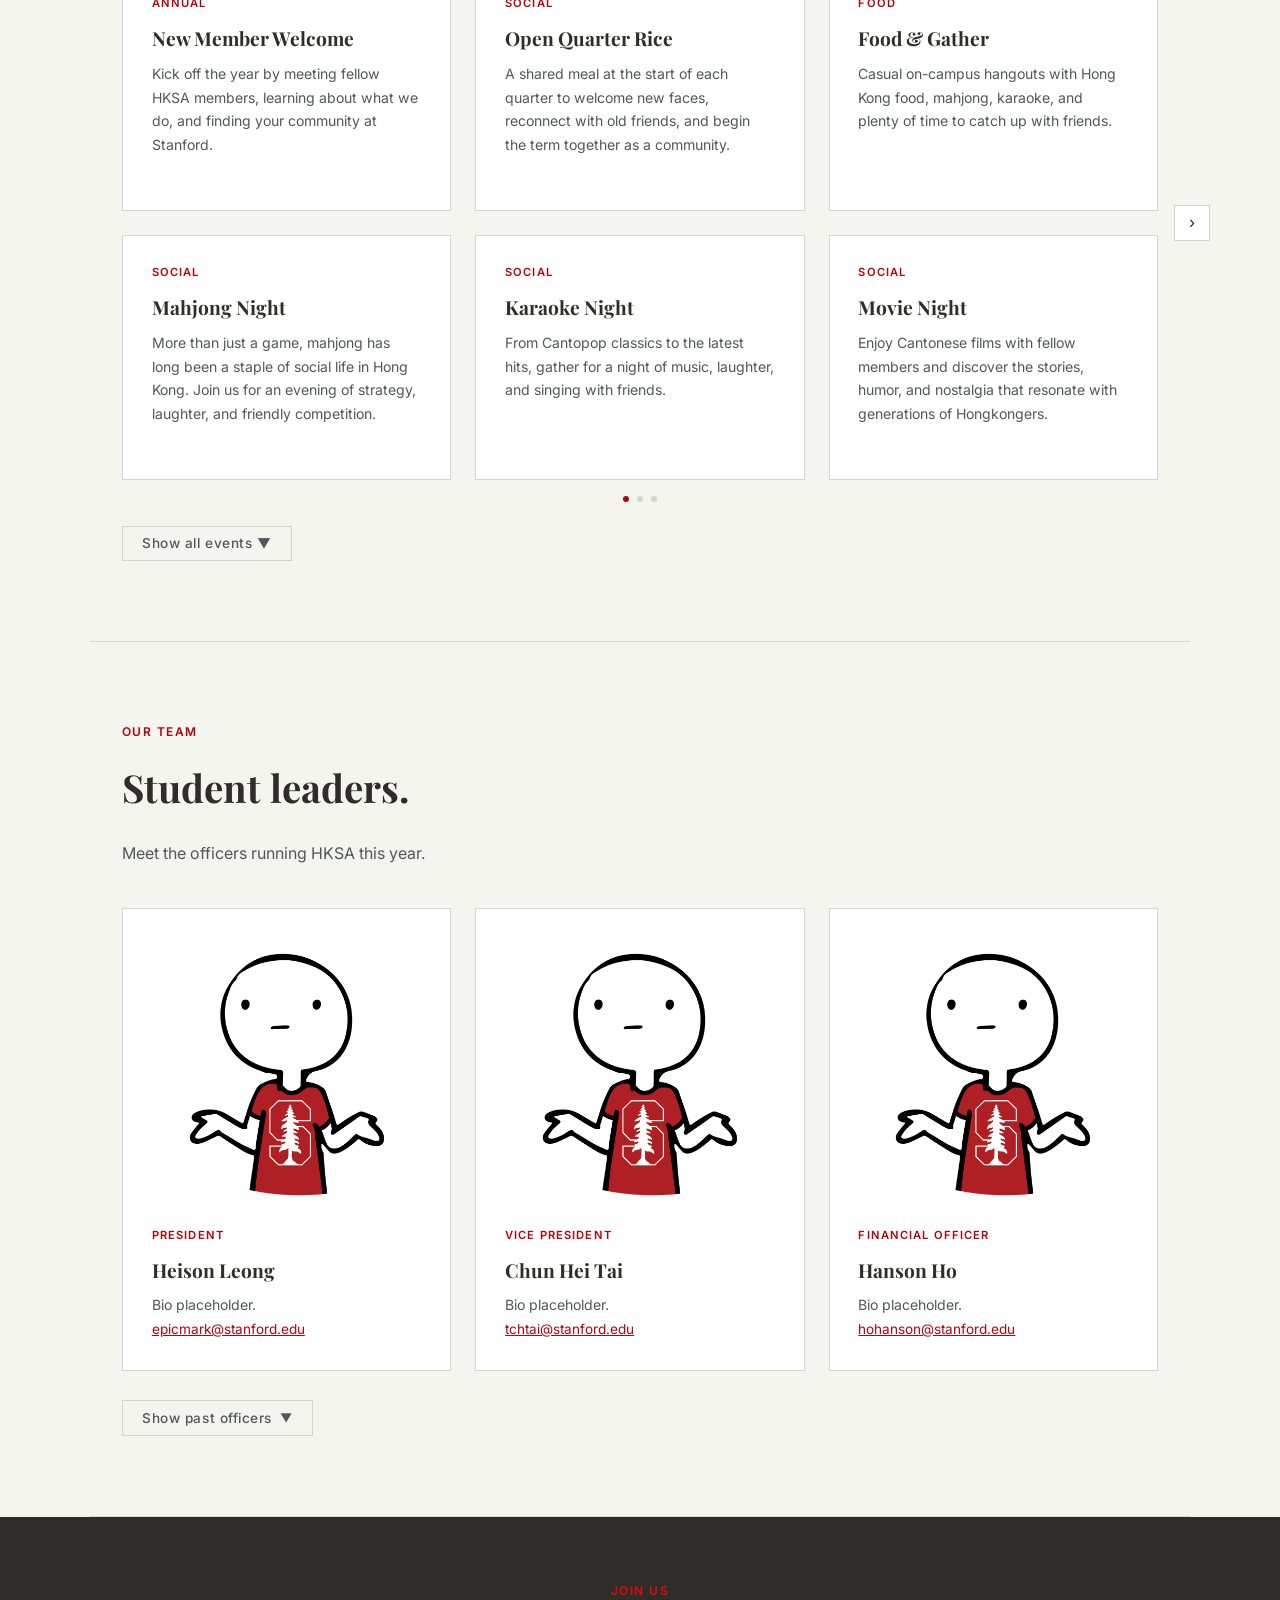
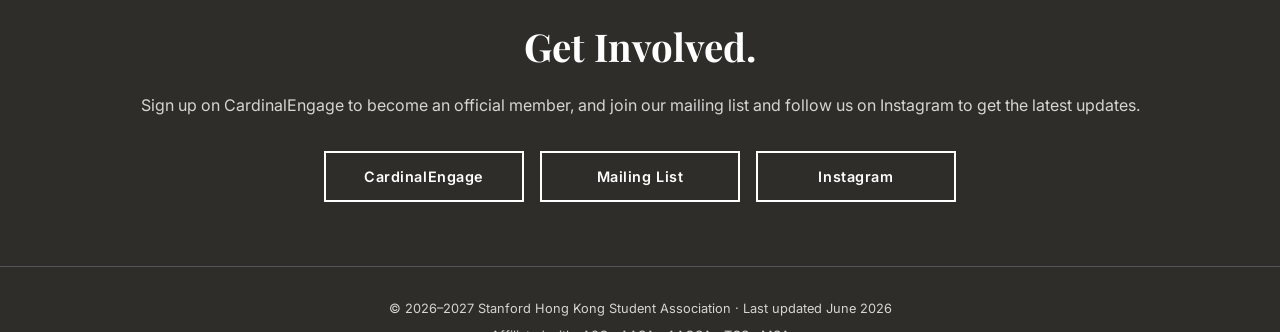
==== commit 136d9a19: "Bug fixes" ====
--- a/index.html
+++ b/index.html
@@ -6,7 +6,7 @@
   <title>Stanford HKSA</title>
   <link rel="icon" type="image/png" href="assets/favicon.png" />
   <meta property="og:image" content="assets/og-image.jpg" />
-  <link href="https://fonts.googleapis.com/css2?family=Playfair+Display:wght@400;700&family=Inter:wght@300;400;500;600&display=swap" rel="stylesheet" />
+  <link href="https://fonts.googleapis.com/css2?family=Playfair+Display:wght@400;700&family=Inter:wght@300;400;500;600&family=Noto+Serif+TC:wght@400;700&family=Noto+Sans+TC:wght@300;400;500;600&display=swap" rel="stylesheet" />
   <style>
     :root {
       --red:          #B1040E;
@@ -15,8 +15,8 @@
       --white:        #FFFFFF;
       --grey:         #53565A;
       --border:       #D5D5D4;
-      --font-display: 'Playfair Display', serif;
-      --font-body:    'Inter', sans-serif;
+      --font-display: 'Playfair Display', 'Noto Serif TC', serif;
+      --font-body:    'Inter', 'Noto Sans TC', sans-serif;
     }
 
     *, *::before, *::after { box-sizing: border-box; margin: 0; padding: 0; }
@@ -102,17 +102,20 @@
       max-width: 1100px;
       margin: 0 auto;
       width: 100%;
+    }
+
+    .hero-heading {
       display: flex;
-      align-items: flex-start;
+      align-items: stretch;
       gap: 3rem;
+      margin-bottom: 1.2rem;
     }
 
     .hero-bar {
       width: 5px;
-      height: 180px;
       background: var(--red);
       flex-shrink: 0;
-      margin-top: 0.4rem;
+      align-self: stretch;
     }
 
     .hero-text h1 {
@@ -442,8 +445,9 @@
     /* RESPONSIVE - all mobile rules consolidated here */
     @media (max-width: 600px) {
       .nav-links { display: none; }
-      .hero-inner { flex-direction: column; gap: 1.5rem; }
-      .hero-bar { width: 40px; height: 5px; }
+      .hero-heading { gap: 1.2rem; flex-direction: column; }
+      .hero-bar { width: 40px; height: 5px; align-self: auto; }
+      .hero-text > div[style] { padding-left: 0 !important; }
       .card-grid { grid-template-columns: 1fr; }
       .evt-expand-btn { display: none; }
       .carousel-dots { display: none; }
@@ -504,11 +508,18 @@
   <!-- HERO -->
   <div class="hero">
     <div class="hero-inner">
-      <div class="hero-bar"></div>
       <div class="hero-text">
-        <h1>Hong Kong Student Association at <em>Stanford.</em></h1>
-        <p>A home away from home for Hong Kong students, friends, and anyone who enjoys our culture.</p>
-        <a href="#join" class="hero-cta">Get Involved</a>
+        <div class="hero-heading">
+          <div class="hero-bar"></div>
+          <div>
+            <p style="font-family:var(--font-display);font-size:1.3rem;font-weight:400;color:var(--grey);letter-spacing:0.08em;margin-bottom:0.6rem;">史丹福大學 香港學生會</p>
+            <h1>Hong Kong Student Association at <em>Stanford.</em></h1>
+          </div>
+        </div>
+        <div style="padding-left: calc(5px + 3rem);">
+          <p>A home away from home for Hong Kong students, friends, and anyone who enjoys our culture.</p>
+          <a href="#join" class="hero-cta">Get Involved</a>
+        </div>
       </div>
     </div>
   </div>
@@ -533,80 +544,7 @@
       <button class="carousel-arr" id="evtPrev" onclick="evtMove(-1)" aria-label="Previous" hidden>&#8249;</button>
       <div class="carousel-viewport">
         <div class="carousel-grid" id="evtGrid">
-          <div class="card">
-            <div class="card-tag">Annual</div>
-            <h3>New Member Welcome</h3>
-            <p>Kick off the year by meeting fellow HKSA members, learning about what we do, and finding your community at Stanford.</p>
-          </div>
-          <div class="card">
-            <div class="card-tag">Social</div>
-            <h3>Open Quarter Rice</h3>
-            <p>A shared meal at the start of each quarter to welcome new faces, reconnect with old friends, and begin the term together as a community.</p>
-          </div>
-          <div class="card">
-            <div class="card-tag">Food</div>
-            <h3>Food &amp; Gather</h3>
-            <p>Casual on-campus hangouts with Hong Kong food, mahjong, karaoke, and plenty of time to catch up with friends.</p>
-          </div>
-          <div class="card">
-            <div class="card-tag">Social</div>
-            <h3>Mahjong Night</h3>
-            <p>More than just a game, mahjong has long been a staple of social life in Hong Kong. Join us for an evening of strategy, laughter, and friendly competition.</p>
-          </div>
-          <div class="card">
-            <div class="card-tag">Social</div>
-            <h3>Karaoke Night</h3>
-            <p>From Cantopop classics to the latest hits, gather for a night of music, laughter, and singing with friends.</p>
-          </div>
-          <div class="card">
-            <div class="card-tag">Social</div>
-            <h3>Movie Night</h3>
-            <p>Enjoy Cantonese films with fellow members and discover the stories, humor, and nostalgia that resonate with generations of Hongkongers.</p>
-          </div>
-          <div class="card">
-            <div class="card-tag">Cultural</div>
-            <h3>Winter Solstice</h3>
-            <p>Celebrated widely in Hong Kong, the Winter Solstice is a time for reunion and togetherness. Join us as we mark the occasion with food and community.</p>
-          </div>
-          <div class="card">
-            <div class="card-tag">Cultural</div>
-            <h3>Chinese New Year</h3>
-            <p>Celebrate the start of the new year with fai chun calligraphy, festive treats, and traditional customs as we share one of Hong Kong&rsquo;s most cherished celebrations.</p>
-          </div>
-          <div class="card">
-            <div class="card-tag">Annual</div>
-            <h3>Chinese New Year Hotpot</h3>
-            <p>Gather around the hotpot table to celebrate the beginning of a new year with students and alumni, sharing good food and good company.</p>
-          </div>
-          <div class="card">
-            <div class="card-tag">Food</div>
-            <h3>Dim Sum Run</h3>
-            <p>Explore some of the Bay Area&rsquo;s best dim sum restaurants and experience one of Hong Kong&rsquo;s most beloved dining traditions.</p>
-          </div>
-          <div class="card">
-            <div class="card-tag">Social</div>
-            <h3>Hongkongers in the Bay Area</h3>
-            <p>Connect with Hong Kong professionals and alumni across a range of industries, fostering mentorship and cultural connections across generations.</p>
-          </div>
-          <div class="card">
-            <div class="card-tag">Social</div>
-            <h3>Berkeley Mixer</h3>
-            <p>Strengthen ties with fellow Hong Kong students across the Bay Area and celebrate our shared culture.</p>
-          </div>
-          <div class="card">
-            <div class="card-tag">Annual</div>
-            <h3>Spring Retreat</h3>
-            <p>An off-campus getaway to relax, explore, and create lasting memories as we celebrate another year together.</p>
-          </div>
-          <div class="card">
-            <div class="card-tag">Annual</div>
-            <h3>Year-End Celebration</h3>
-            <p>Close out the academic year with hotpot, karaoke, and a chance to celebrate our graduating members and reconnect with alumni.</p>
-          </div>
-          <div class="card card-ghost" aria-hidden="true"></div>
-          <div class="card card-ghost" aria-hidden="true"></div>
-          <div class="card card-ghost" aria-hidden="true"></div>
-          <div class="card card-ghost" aria-hidden="true"></div>
+          <!-- populated by loadData() from data/events.json -->
         </div>
       </div>
       <button class="carousel-arr" id="evtNext" onclick="evtMove(1)" aria-label="Next">&#8250;</button>
@@ -622,28 +560,8 @@
     <div class="section-label">Our Team</div>
     <h2 class="section-title">Student leaders.</h2>
     <p class="section-body">Meet the officers running HKSA this year.</p>
-    <div class="card-grid">
-      <div class="card">
-        <img src="assets/headshot-epicmark.png" alt="Heison Leong" class="officer-photo" width="250" height="250" />
-        <div class="card-tag">President</div>
-        <h3>Heison Leong</h3>
-        <p>Bio placeholder.</p>
-        <p><a href="mailto:epicmark@stanford.edu" style="color:var(--red);font-size:0.85rem;">epicmark@stanford.edu</a></p>
-      </div>
-      <div class="card">
-        <img src="assets/headshot-tchtai.png" alt="Chun Hei Tai" class="officer-photo" width="250" height="250" />
-        <div class="card-tag">Vice President</div>
-        <h3>Chun Hei Tai</h3>
-        <p>Bio placeholder.</p>
-        <p><a href="mailto:tchtai@stanford.edu" style="color:var(--red);font-size:0.85rem;">tchtai@stanford.edu</a></p>
-      </div>
-      <div class="card">
-        <img src="assets/headshot-hohanson.png" alt="Hanson Ho" class="officer-photo" width="250" height="250" />
-        <div class="card-tag">Financial Officer</div>
-        <h3>Hanson Ho</h3>
-        <p>Bio placeholder.</p>
-        <p><a href="mailto:hohanson@stanford.edu" style="color:var(--red);font-size:0.85rem;">hohanson@stanford.edu</a></p>
-      </div>
+    <div class="card-grid" id="currentOfficers">
+      <!-- populated by loadData() from data/people.json -->
     </div>
 
     <button class="past-toggle" id="pastToggle" onclick="
@@ -656,77 +574,7 @@
     </button>
 
     <div class="past-officers" id="pastOfficers">
-
-      <div class="past-year-label">2025&ndash;26</div>
-      <div class="card-grid">
-        <div class="card">
-          <div class="card-tag">President</div>
-          <h3>Clive Chung</h3>
-          <p><a href="mailto:lychung@stanford.edu" style="color:var(--red);font-size:0.85rem;">lychung@stanford.edu</a></p>
-        </div>
-        <div class="card">
-          <div class="card-tag">Vice President</div>
-          <h3>Camille Vong</h3>
-          <p><a href="mailto:csvong@stanford.edu" style="color:var(--red);font-size:0.85rem;">csvong@stanford.edu</a></p>
-        </div>
-        <div class="card">
-          <div class="card-tag">Financial Officer</div>
-          <h3>Hanson Ho</h3>
-          <p><a href="mailto:hohanson@stanford.edu" style="color:var(--red);font-size:0.85rem;">hohanson@stanford.edu</a></p>
-        </div>
-      </div>
-      <div class="exec-row">
-        <span class="card-tag" style="margin-bottom:0;">Executive Team</span>
-        <span class="exec-names">Dominic Cheng &middot; Alana Chiang &middot; Alexis Lee &middot; Heison Leong &middot; Cindy Shum &middot; Rebecca Zhang</span>
-      </div>
-
-      <div class="past-year-label">2024&ndash;25</div>
-      <div class="card-grid">
-        <div class="card">
-          <div class="card-tag">President</div>
-          <h3>Milly Wong</h3>
-          <p><a href="mailto:millywy@stanford.edu" style="color:var(--red);font-size:0.85rem;">millywy@stanford.edu</a></p>
-        </div>
-        <div class="card">
-          <div class="card-tag">Vice President</div>
-          <h3>Erika Yong</h3>
-          <p><a href="mailto:erikay@stanford.edu" style="color:var(--red);font-size:0.85rem;">erikay@stanford.edu</a></p>
-        </div>
-        <div class="card">
-          <div class="card-tag">Financial Officer</div>
-          <h3>Hanson Ho</h3>
-          <p><a href="mailto:hohanson@stanford.edu" style="color:var(--red);font-size:0.85rem;">hohanson@stanford.edu</a></p>
-        </div>
-      </div>
-      <div class="exec-row">
-        <span class="card-tag" style="margin-bottom:0;">Executive Team</span>
-        <span class="exec-names">Clive Chung &middot; Edward Tang &middot; Gordon Yeung &middot; Chinat Yu</span>
-      </div>
-
-      <div class="past-year-label">2023&ndash;24</div>
-      <div class="card-grid">
-        <div class="card">
-          <div class="card-tag">Co-President</div>
-          <h3>Carson Chan</h3>
-          <p><a href="mailto:carsonok@stanford.edu" style="color:var(--red);font-size:0.85rem;">carsonok@stanford.edu</a></p>
-          <p><a href="mailto:c.chan@alumni.stanford.edu" style="color:var(--red);font-size:0.85rem;">c.chan@alumni.stanford.edu</a></p>
-        </div>
-        <div class="card">
-          <div class="card-tag">Co-President</div>
-          <h3>Jessie Kong</h3>
-          <p><a href="mailto:jkong2@stanford.edu" style="color:var(--red);font-size:0.85rem;">jkong2@stanford.edu</a></p>
-        </div>
-        <div class="card">
-          <div class="card-tag">Financial Officer</div>
-          <h3>Erika Yong</h3>
-          <p><a href="mailto:erikay@stanford.edu" style="color:var(--red);font-size:0.85rem;">erikay@stanford.edu</a></p>
-        </div>
-      </div>
-      <div class="exec-row">
-        <span class="card-tag" style="margin-bottom:0;">Executive Team</span>
-        <span class="exec-names">Hanson Ho &middot; Milly Wong</span>
-      </div>
-
+      <!-- populated by loadData() from data/people.json -->
     </div>
   </section>
 
@@ -738,19 +586,141 @@
     <h2 class="section-title">Get Involved.</h2>
     <p>Sign up on CardinalEngage to become an official member, and join our mailing list and follow us on Instagram to get the latest updates.</p>
     <div class="join-buttons">
-      <a href="https://cardinalengage.stanford.edu" class="join-cta" target="_blank" rel="noopener noreferrer">CardinalEngage</a>
-      <a href="https://mailman.stanford.edu/mailman/listinfo/hksa" class="join-cta" target="_blank" rel="noopener noreferrer">Mailing List</a>
-      <a href="https://www.instagram.com/stanfordhksa" class="join-cta" target="_blank" rel="noopener noreferrer">Instagram</a>
+      <a href="#" id="linkCardinalEngage" class="join-cta" target="_blank" rel="noopener noreferrer">CardinalEngage</a>
+      <a href="#" id="linkMailingList" class="join-cta" target="_blank" rel="noopener noreferrer">Mailing List</a>
+      <a href="#" id="linkInstagram" class="join-cta" target="_blank" rel="noopener noreferrer">Instagram</a>
     </div>
   </div>
 
   <!-- FOOTER -->
   <footer id="contact">
     <p>&copy; 2026&ndash;2027 Stanford Hong Kong Student Association &middot; Last updated June 2026</p>
-    <p style="margin-top: 0.4rem;">Affiliated with: <a href="https://a3c.stanford.edu/" target="_blank" rel="noopener noreferrer">A3C</a> &middot; <a href="https://stanfordaasa.weebly.com/" target="_blank" rel="noopener noreferrer">AASA</a> &middot; <a href="https://sites.google.com/stanford.edu/aagsa/" target="_blank" rel="noopener noreferrer">AAGSA</a> &middot; <a href="https://taiwanese.stanford.edu/" target="_blank" rel="noopener noreferrer">TCS</a> &middot; MSA</p>
+    <p style="margin-top: 0.4rem;" id="affiliatedLine">
+      <!-- populated by loadData() from data/links.json -->
+    </p>
   </footer>
 
   <script>
+    /* DATA LOADER
+       Fetches data/events.json, data/people.json, data/links.json and renders all dynamic content.
+       Requires a local server (python -m http.server 8000) -- fetch() does not work via file:// */
+    (function() {
+      var PER_PAGE_EVENTS = 6; /* must match PER_PAGE in carousel IIFE below */
+      var AFFILIATED_LABELS = {
+        a3c:   'A3C',
+        aasa:  'AASA',
+        aagsa: 'AAGSA',
+        tcs:   'TCS',
+        msa:   'MSA'
+      };
+
+      function fetchJSON(path) {
+        return fetch(path).then(function(r) { return r.json(); });
+      }
+
+      function renderEvents(events) {
+        var grid = document.getElementById('evtGrid');
+        var html = '';
+        events.forEach(function(ev) {
+          html += '<div class="card">'
+            + '<div class="card-tag">' + ev.tag + '</div>'
+            + '<h3>' + ev.name + '</h3>'
+            + '<p>' + ev.description + '</p>'
+            + '</div>';
+        });
+        /* ghost cards to pad last page */
+        var rem = events.length % PER_PAGE_EVENTS;
+        var ghosts = rem === 0 ? 0 : PER_PAGE_EVENTS - rem;
+        for (var g = 0; g < ghosts; g++) {
+          html += '<div class="card card-ghost" aria-hidden="true"></div>';
+        }
+        grid.innerHTML = html;
+      }
+
+      function renderCurrentOfficers(current) {
+        var grid = document.getElementById('currentOfficers');
+        var html = '';
+        current.officers.forEach(function(o) {
+          html += '<div class="card">'
+            + '<img src="' + o.headshot + '" alt="' + o.name + '" class="officer-photo" width="250" height="250" />'
+            + '<div class="card-tag">' + o.role + '</div>'
+            + '<h3>' + o.name + '</h3>'
+            + '<p>' + o.bio + '</p>'
+            + '<p><a href="mailto:' + o.email[0] + '" style="color:var(--red);font-size:0.85rem;">' + o.email[0] + '</a></p>'
+            + '</div>';
+        });
+        grid.innerHTML = html;
+      }
+
+      function renderPastOfficers(past) {
+        var container = document.getElementById('pastOfficers');
+        var html = '';
+        past.forEach(function(yr) {
+          var label = yr.year.replace('-', '&ndash;');
+          html += '<div class="past-year-label">' + label + '</div>'
+            + '<div class="card-grid">';
+          yr.officers.forEach(function(o) {
+            html += '<div class="card">'
+              + '<div class="card-tag">' + o.role + '</div>'
+              + '<h3>' + o.name + '</h3>'
+              /* emails deliberately not rendered -- data kept in JSON for future use */
+              + '</div>';
+          });
+          html += '</div>';
+          if (yr.exec_team && yr.exec_team.length) {
+            html += '<div class="exec-row">'
+              + '<span class="card-tag" style="margin-bottom:0;">Executive Team</span>'
+              + '<span class="exec-names">' + yr.exec_team.join(' &middot; ') + '</span>'
+              + '</div>';
+          }
+        });
+        container.innerHTML = html;
+      }
+
+      function renderLinks(links) {
+        /* join buttons */
+        var joinMap = {
+          linkCardinalEngage: links.cardinal_engage,
+          linkMailingList:    links.mailing_list,
+          linkInstagram:      links.instagram
+        };
+        Object.keys(joinMap).forEach(function(id) {
+          var el = document.getElementById(id);
+          if (el && joinMap[id]) el.href = joinMap[id];
+        });
+        /* affiliated orgs footer */
+        var affiliated = document.getElementById('affiliatedLine');
+        if (affiliated) {
+          var parts = Object.keys(AFFILIATED_LABELS).map(function(key) {
+            var label = AFFILIATED_LABELS[key];
+            var url = links[key];
+            return url
+              ? '<a href="' + url + '" target="_blank" rel="noopener noreferrer">' + label + '</a>'
+              : label;
+          });
+          affiliated.innerHTML = 'Affiliated with: ' + parts.join(' &middot; ');
+        }
+      }
+
+      Promise.all([
+        fetchJSON('data/events.json'),
+        fetchJSON('data/people.json'),
+        fetchJSON('data/links.json')
+      ]).then(function(results) {
+        var events = results[0];
+        var people = results[1];
+        var links  = results[2];
+        renderEvents(events);
+        renderCurrentOfficers(people.current);
+        renderPastOfficers(people.past);
+        renderLinks(links);
+        /* re-init carousel after DOM is populated */
+        if (typeof window.evtInit === 'function') window.evtInit();
+      }).catch(function(err) {
+        console.error('loadData failed:', err);
+      });
+    })();
+
     /* EVENTS CAROUSEL
        To change grid layout: update PER_PAGE to match cols x rows in .carousel-grid CSS */
     (function() {
@@ -758,29 +728,26 @@
       var MOBILE_BP = 600; /* must match @media max-width in CSS */
       var page = 0;
       var expanded = false;
-      var allCards = document.querySelectorAll('#evtGrid .card');
-      var cards = Array.prototype.filter.call(allCards, function(c) {
-        return !c.classList.contains('card-ghost');
-      });
-      var ghosts = Array.prototype.filter.call(allCards, function(c) {
-        return c.classList.contains('card-ghost');
-      });
-      var total = cards.length;
-      var maxPage = Math.ceil(total / PER_PAGE) - 1;
-      var prev = document.getElementById('evtPrev');
-      var next = document.getElementById('evtNext');
-      var expandBtn = document.getElementById('evtExpandBtn');
-      var dotsContainer = document.getElementById('evtDots');
-
-      /* Build dots */
+      var cards = [];
+      var ghosts = [];
+      var total = 0;
+      var maxPage = 0;
       var dots = [];
-      for (var d = 0; d <= maxPage; d++) {
-        var dot = document.createElement('button');
-        dot.className = 'carousel-dot';
-        dot.setAttribute('aria-label', 'Page ' + (d + 1));
-        (function(idx) { dot.onclick = function() { if (!expanded) show(idx); }; })(d);
-        dotsContainer.appendChild(dot);
-        dots.push(dot);
+      var prev, next, expandBtn, dotsContainer;
+
+      function isMobile() { return window.innerWidth <= MOBILE_BP; }
+
+      function buildDots() {
+        dotsContainer.innerHTML = '';
+        dots = [];
+        for (var d = 0; d <= maxPage; d++) {
+          var dot = document.createElement('button');
+          dot.className = 'carousel-dot';
+          dot.setAttribute('aria-label', 'Page ' + (d + 1));
+          (function(idx) { dot.onclick = function() { if (!expanded) show(idx); }; })(d);
+          dotsContainer.appendChild(dot);
+          dots.push(dot);
+        }
       }
 
       function updateDots(p) {
@@ -789,8 +756,6 @@
         });
         dotsContainer.style.display = expanded ? 'none' : '';
       }
-
-      function isMobile() { return window.innerWidth <= MOBILE_BP; }
 
       function equalizeHeights() {
         cards.forEach(function(c) { c.style.display = ''; c.style.minHeight = ''; });
@@ -827,9 +792,25 @@
       }
 
       function init() {
+        /* re-query DOM every time so cards injected by loadData() are picked up */
+        var allCards = document.querySelectorAll('#evtGrid .card');
+        cards = Array.prototype.filter.call(allCards, function(c) {
+          return !c.classList.contains('card-ghost');
+        });
+        ghosts = Array.prototype.filter.call(allCards, function(c) {
+          return c.classList.contains('card-ghost');
+        });
+        total = cards.length;
+        maxPage = Math.max(0, Math.ceil(total / PER_PAGE) - 1);
+        prev = document.getElementById('evtPrev');
+        next = document.getElementById('evtNext');
+        expandBtn = document.getElementById('evtExpandBtn');
+        dotsContainer = document.getElementById('evtDots');
+        page = 0;
+        expanded = false;
+        if (expandBtn) expandBtn.innerHTML = 'Show all events &#9660;';
+        buildDots();
         if (isMobile()) {
-          showAll();
-        } else if (expanded) {
           showAll();
         } else {
           equalizeHeights();
@@ -851,7 +832,8 @@
         }
       };
 
-      window.addEventListener('load', init);
+      window.evtInit = init;
+
       window.addEventListener('resize', init);
     })();
 
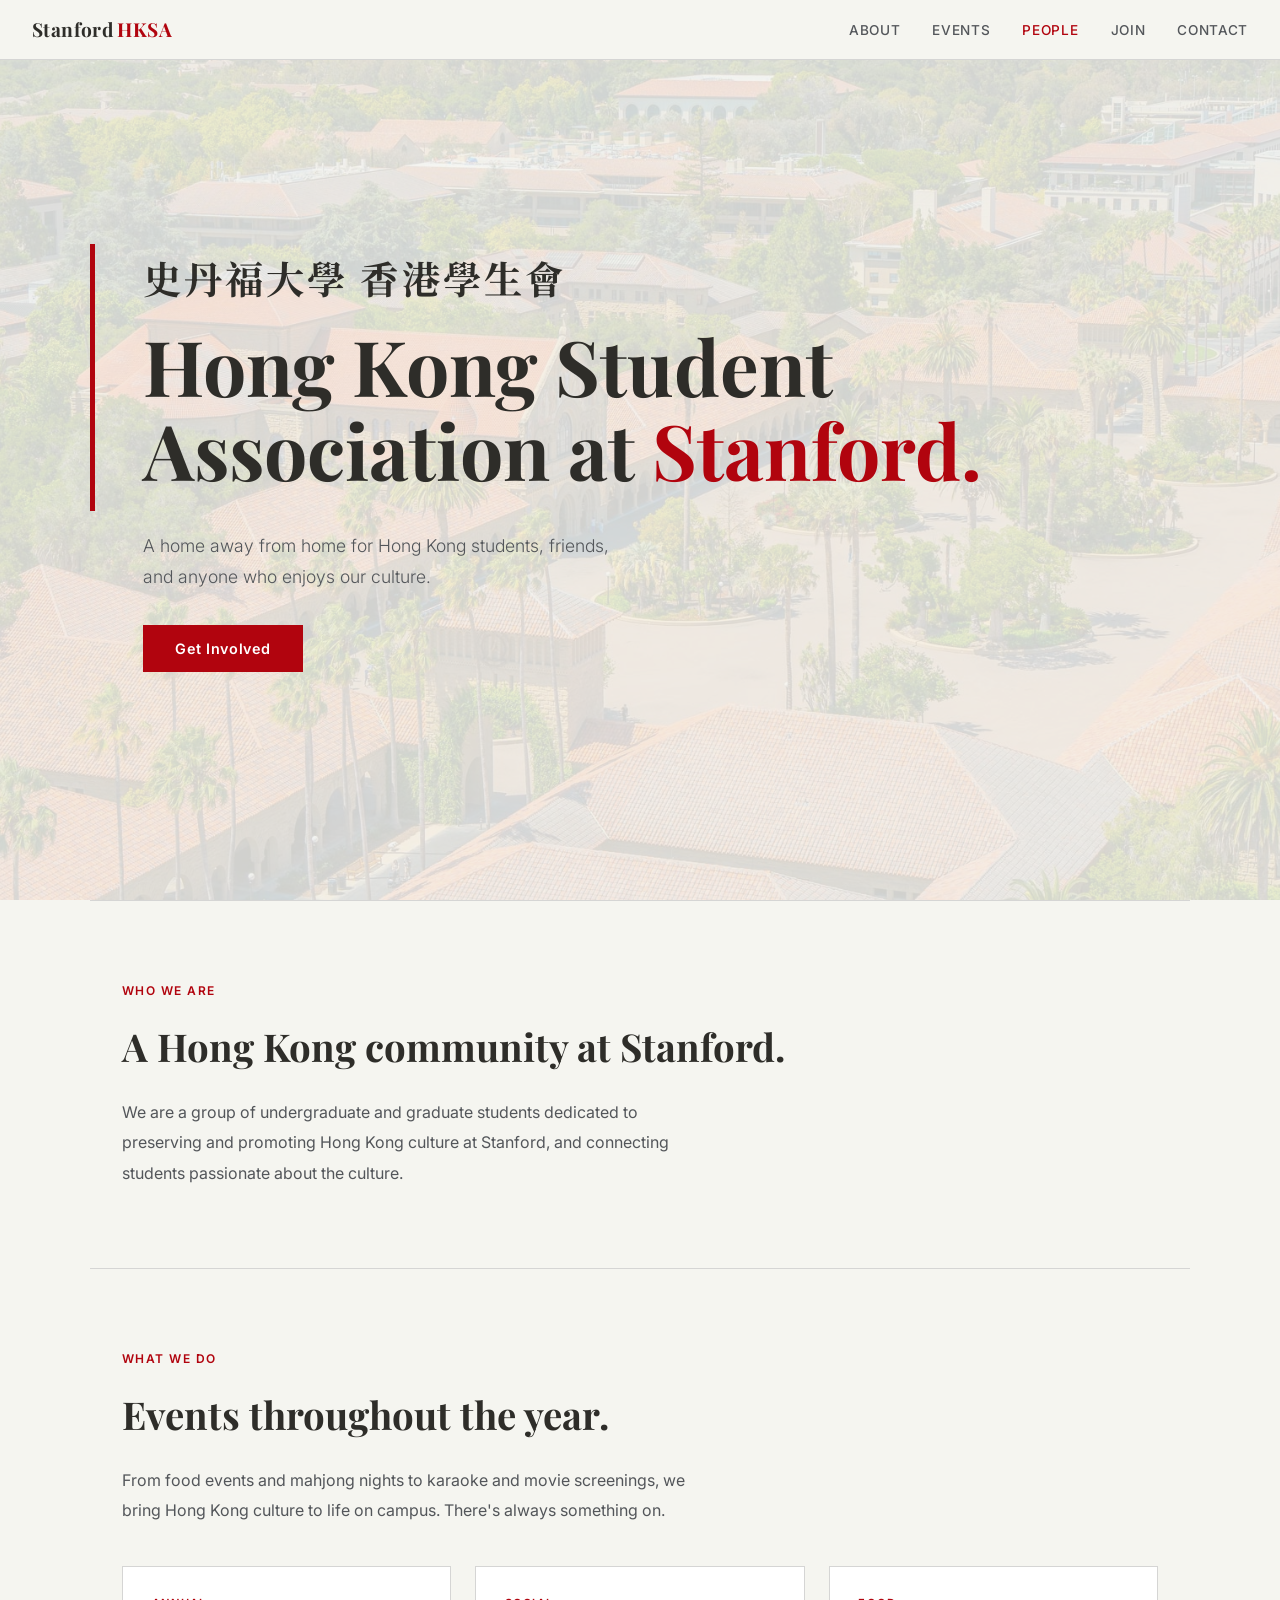
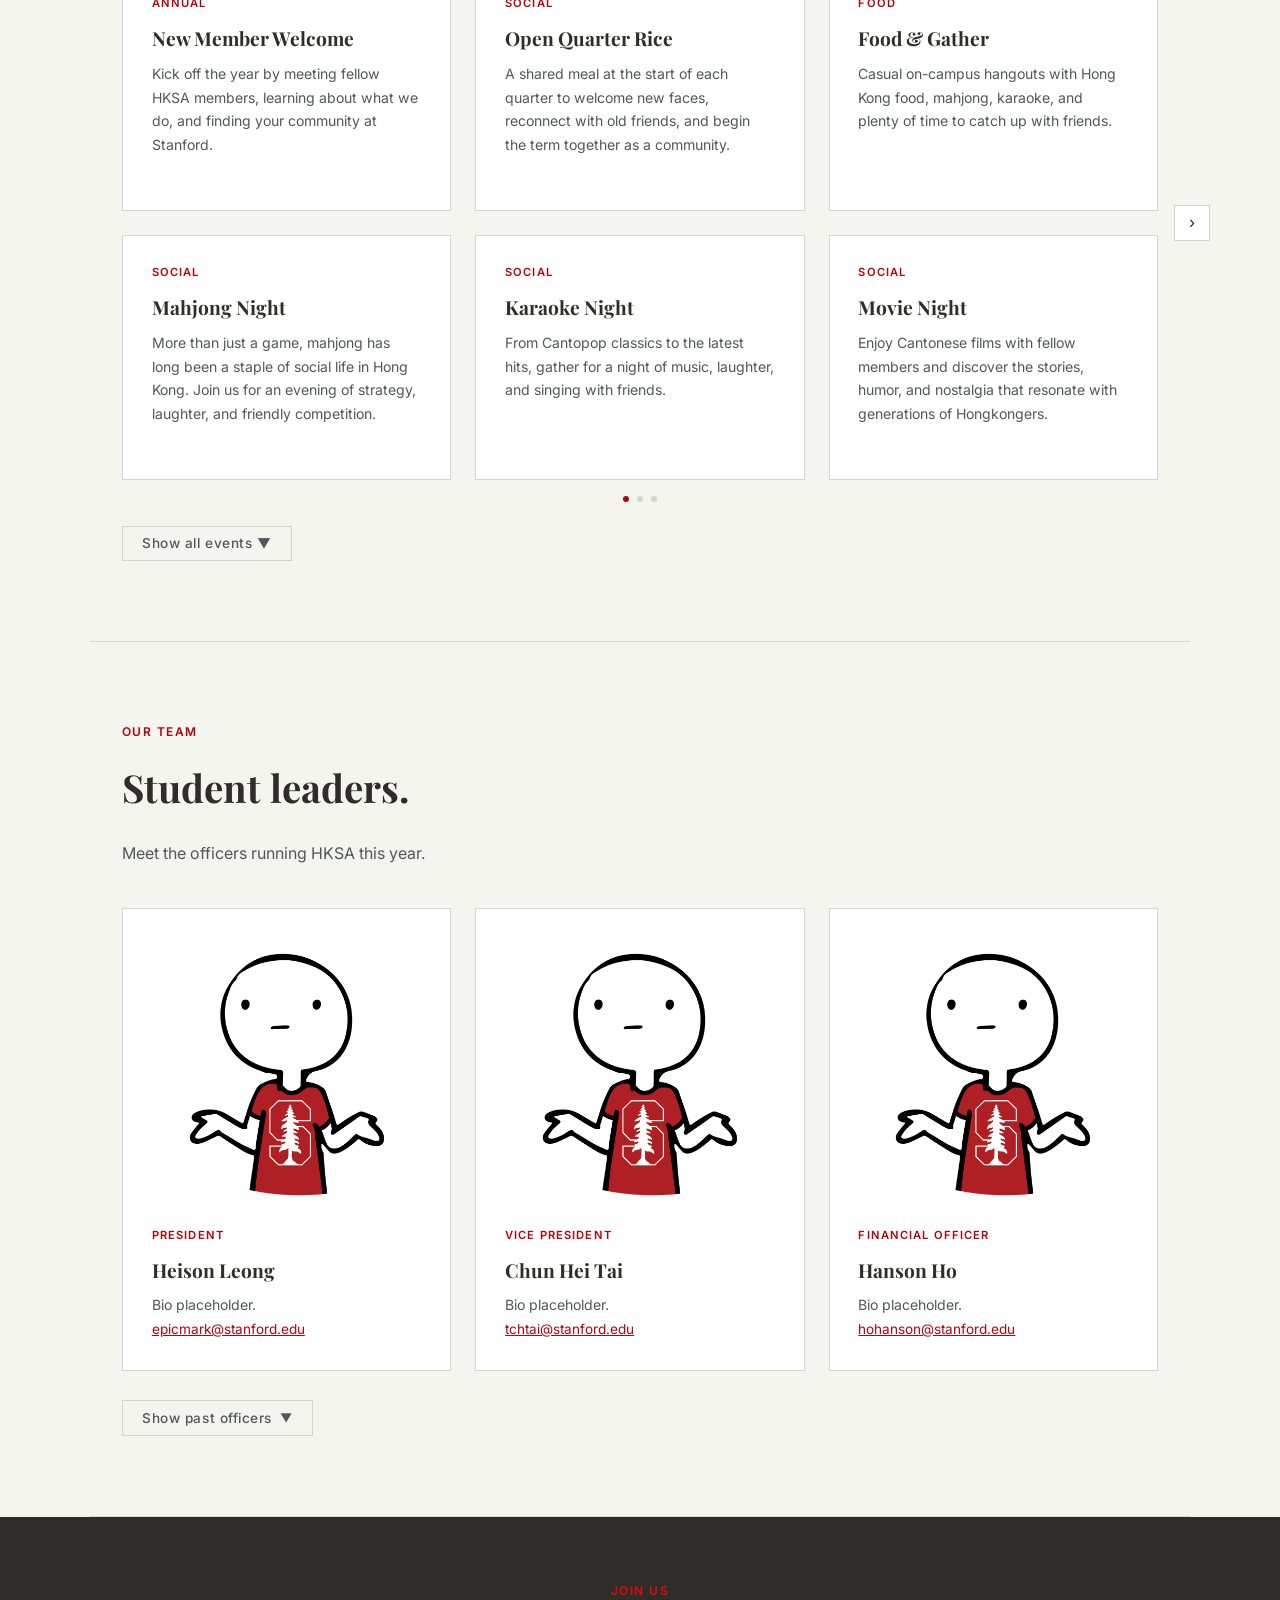
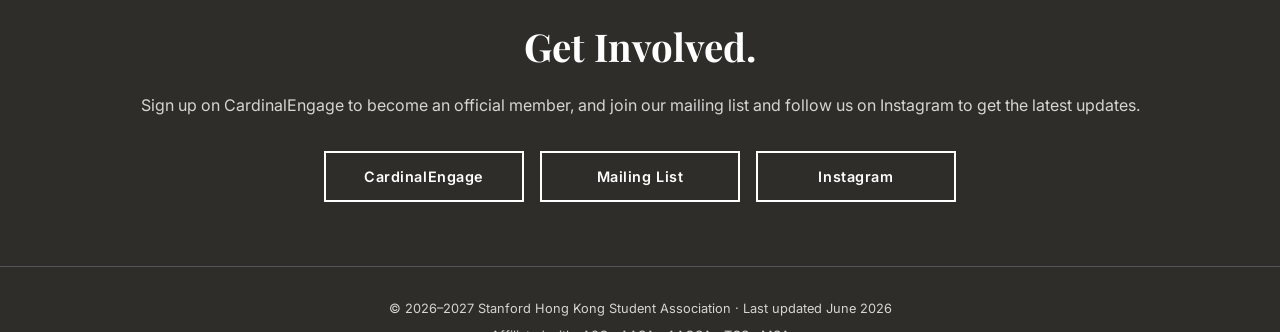
==== commit 816fdcbb: "Update Chinese name style; add maintenance page" ====
--- a/index.html
+++ b/index.html
@@ -1,4 +1,5 @@
 <!DOCTYPE html>
+<!-- ACTIVE: copied from index-release.html -- do not edit directly -->
 <html lang="en">
 <head>
   <meta charset="UTF-8" />
@@ -512,7 +513,7 @@
         <div class="hero-heading">
           <div class="hero-bar"></div>
           <div>
-            <p style="font-family:var(--font-display);font-size:1.3rem;font-weight:400;color:var(--grey);letter-spacing:0.08em;margin-bottom:0.6rem;">史丹福大學 香港學生會</p>
+            <p style="font-family:var(--font-display);font-size:clamp(1.8rem,3vw,2.6rem);font-weight:700;color:var(--black);letter-spacing:0.08em;margin-bottom:0.6rem;">史丹福大學 香港學生會</p>
             <h1>Hong Kong Student Association at <em>Stanford.</em></h1>
           </div>
         </div>
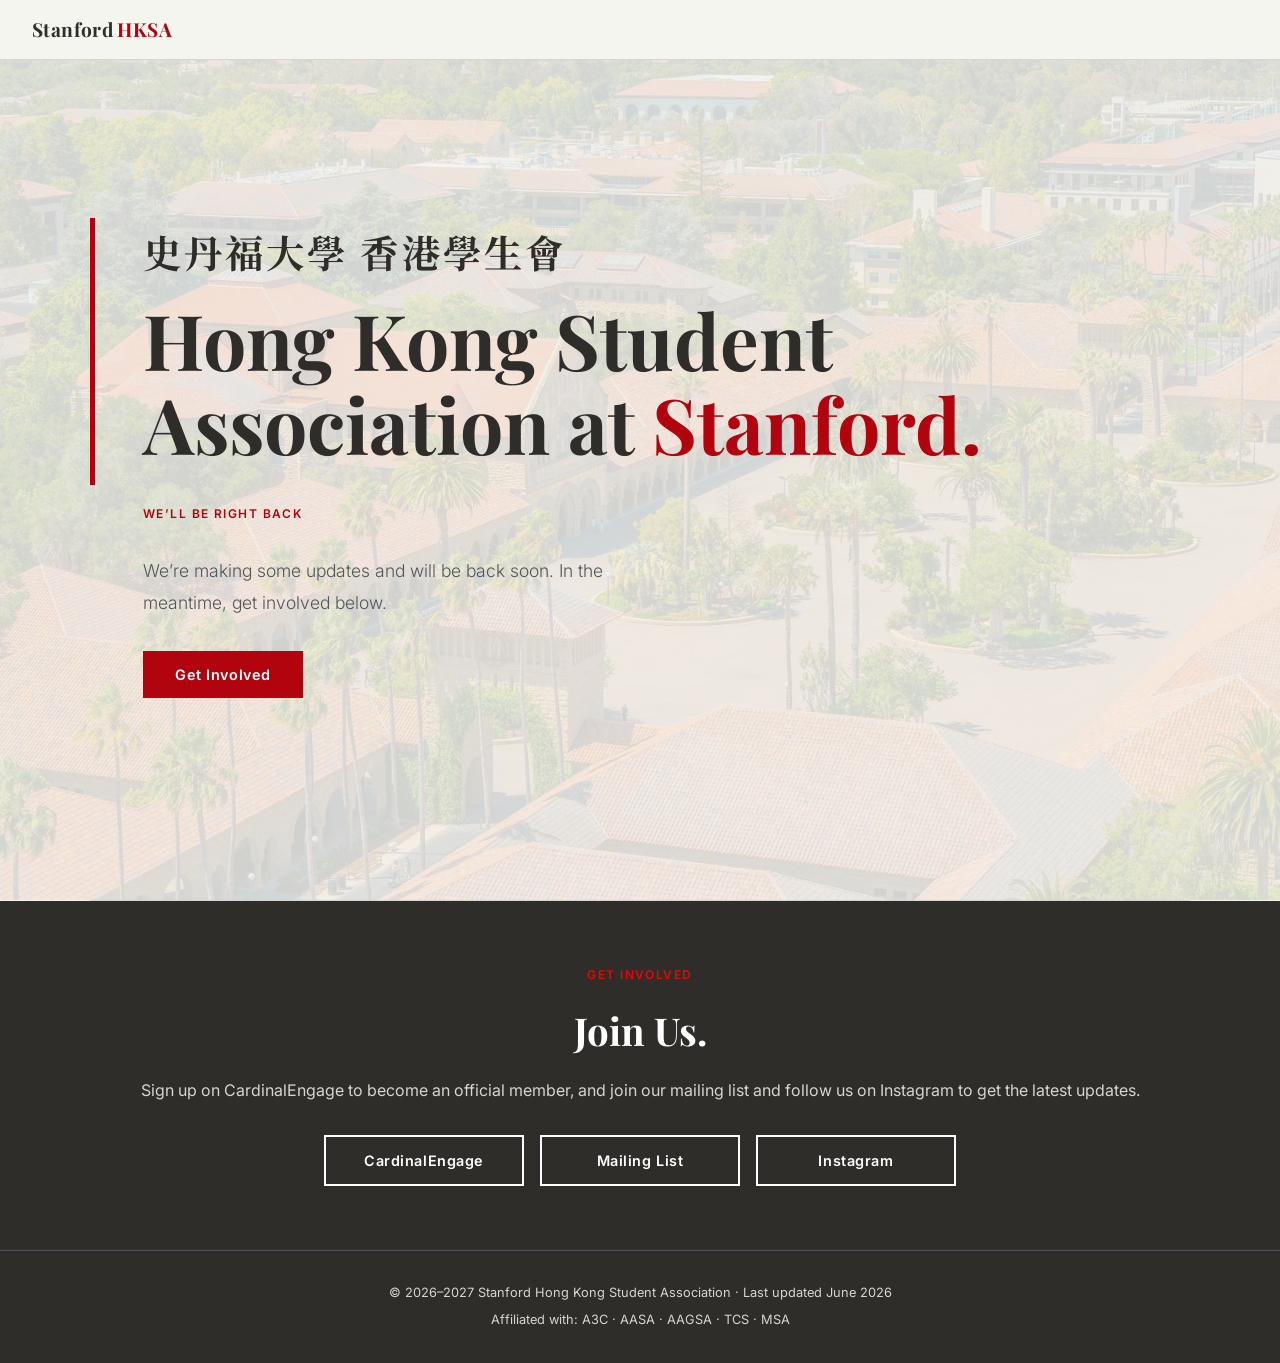
==== commit 9c3ce421: "Switch to maintenance page" ====
--- a/index.html
+++ b/index.html
@@ -1,5 +1,4 @@
 <!DOCTYPE html>
-<!-- ACTIVE: copied from index-release.html -- do not edit directly -->
 <html lang="en">
 <head>
   <meta charset="UTF-8" />
@@ -57,24 +56,6 @@
 
     .nav-logo span { color: var(--red); }
 
-    .nav-links {
-      display: flex;
-      gap: 2rem;
-      list-style: none;
-    }
-
-    .nav-links a {
-      font-size: 0.85rem;
-      font-weight: 500;
-      color: var(--grey);
-      text-decoration: none;
-      letter-spacing: 0.05em;
-      text-transform: uppercase;
-      transition: color 0.2s;
-    }
-
-    .nav-links a:hover { color: var(--red); }
-
     /* HERO */
     .hero {
       min-height: 100vh;
@@ -142,6 +123,13 @@
       line-height: 1.8;
     }
 
+    .hero-text .section-label {
+      color: var(--red);
+      font-size: 0.75rem;
+      font-weight: 600;
+      line-height: 1.6;
+    }
+
     .hero-cta {
       display: inline-block;
       background: var(--red);
@@ -156,13 +144,6 @@
 
     .hero-cta:hover { opacity: 0.85; }
 
-    /* SECTIONS */
-    section {
-      padding: 5rem 2rem;
-      max-width: 1100px;
-      margin: 0 auto;
-    }
-
     .section-label {
       font-size: 0.75rem;
       font-weight: 600;
@@ -170,21 +151,6 @@
       text-transform: uppercase;
       color: var(--red);
       margin-bottom: 1rem;
-    }
-
-    .section-title {
-      font-family: var(--font-display);
-      font-size: clamp(1.8rem, 3vw, 2.6rem);
-      font-weight: 700;
-      color: var(--black);
-      margin-bottom: 1.2rem;
-    }
-
-    .section-body {
-      font-size: 1rem;
-      color: var(--grey);
-      max-width: 580px;
-      line-height: 1.9;
     }
 
     .divider {
@@ -194,122 +160,6 @@
       margin: 0 auto;
     }
 
-    /* CARDS (shared by events and people) */
-    .card-grid {
-      display: grid;
-      grid-template-columns: repeat(3, 1fr);
-      gap: 1.5rem;
-      margin-top: 2.5rem;
-    }
-
-    .card {
-      background: var(--white);
-      padding: 1.8rem;
-      border: 1px solid var(--border);
-      transition: border-color 0.2s;
-      min-width: 0;
-    }
-
-    .card:hover { border-color: var(--red); }
-
-    .card-tag {
-      font-size: 0.7rem;
-      font-weight: 600;
-      letter-spacing: 0.1em;
-      text-transform: uppercase;
-      color: var(--red);
-      margin-bottom: 0.6rem;
-    }
-
-    .card h3 {
-      font-family: var(--font-display);
-      font-size: 1.2rem;
-      color: var(--black);
-      margin-bottom: 0.5rem;
-    }
-
-    .card p {
-      font-size: 0.88rem;
-      color: var(--grey);
-      line-height: 1.7;
-    }
-
-    /* OFFICER PHOTO */
-    .officer-photo {
-      width: 100%;
-      height: auto;
-      display: block;
-      margin-bottom: 1.2rem;
-      background: var(--bg);
-    }
-
-    /* PAST OFFICERS TOGGLE */
-    .past-toggle {
-      display: inline-flex;
-      align-items: center;
-      gap: 0.5rem;
-      margin-top: 1.8rem;
-      background: none;
-      border: 1px solid var(--border);
-      color: var(--grey);
-      font-family: var(--font-body);
-      font-size: 0.85rem;
-      font-weight: 500;
-      letter-spacing: 0.04em;
-      padding: 0.55rem 1.2rem;
-      cursor: pointer;
-      transition: border-color 0.2s, color 0.2s;
-    }
-
-    .past-toggle:hover { border-color: var(--red); color: var(--red); }
-
-    .past-toggle .toggle-chevron {
-      display: inline-block;
-      transition: transform 0.25s;
-      font-style: normal;
-      font-size: 0.75rem;
-    }
-
-    .past-toggle.open .toggle-chevron { transform: rotate(180deg); }
-
-    .past-officers {
-      overflow: hidden;
-      max-height: 0;
-      transition: max-height 0.35s ease;
-    }
-
-    .past-officers.open { max-height: 2000px; }
-
-    .past-year-label {
-      font-size: 0.75rem;
-      font-weight: 600;
-      letter-spacing: 0.1em;
-      text-transform: uppercase;
-      color: var(--grey);
-      margin: 2rem 0 1rem;
-    }
-
-    .exec-row {
-      display: flex;
-      align-items: baseline;
-      gap: 0.75rem;
-      margin-top: 1rem;
-      padding-top: 0.8rem;
-      border-top: 1px solid var(--border);
-    }
-
-    .exec-names {
-      font-size: 0.88rem;
-      color: var(--grey);
-    }
-
-    .exec-row .card-tag {
-      flex-shrink: 0;
-      width: 120px;
-      min-width: 120px;
-      margin-bottom: 0;
-    }
-
     /* JOIN */
     .join-block {
       background: var(--black);
@@ -318,8 +168,18 @@
     }
 
     .join-block .section-label { color: #E50808; }
-    .join-block .section-title { color: var(--white); margin-bottom: 1rem; }
+
+    .section-title {
+      font-family: var(--font-display);
+      font-size: clamp(1.8rem, 3vw, 2.6rem);
+      font-weight: 700;
+      margin-bottom: 1rem;
+    }
+
+    .join-block .section-title { color: var(--white); }
     .join-block p { color: var(--border); margin-bottom: 2rem; font-size: 1rem; }
+
+    .join-buttons { display: flex; gap: 1rem; flex-wrap: wrap; justify-content: center; }
 
     .join-cta {
       display: inline-block;
@@ -333,11 +193,11 @@
       transition: background 0.2s, color 0.2s;
       min-width: 160px;
       text-align: center;
+      flex: 1 0 auto;
+      max-width: 200px;
     }
 
     .join-cta:hover { background: var(--white); color: var(--black); }
-    .join-buttons { display: flex; gap: 1rem; flex-wrap: wrap; justify-content: center; }
-    .join-buttons .join-cta { flex: 1 0 auto; max-width: 200px; }
 
     /* FOOTER */
     footer {
@@ -351,144 +211,22 @@
     footer a { color: var(--border); text-decoration: none; transition: color 0.2s; }
     footer a:hover { color: var(--red); }
 
-    /* EVENTS CAROUSEL - desktop */
-    .carousel-wrap {
-      position: relative;
-      margin-top: 2.5rem;
-    }
-
-    .carousel-arr {
-      /* --- easy to restyle: change width/height/border-radius/color here --- */
-      width: 36px;
-      height: 36px;
-      border-radius: 0;
-      border: 1px solid var(--border);
-      background: var(--white);
-      color: var(--black);
-      display: flex;
-      align-items: center;
-      justify-content: center;
-      cursor: pointer;
-      font-size: 1.1rem;
-      transition: border-color 0.2s, color 0.2s;
-      position: absolute;
-      top: 50%;
-      transform: translateY(-50%);
-    }
-
-    .carousel-arr:hover { border-color: var(--red); color: var(--red); }
-    .carousel-arr[hidden] { display: none; }
-
-    #evtPrev { left: -52px; }
-    #evtNext { right: -52px; }
-
-    .carousel-viewport {
-      width: 100%;
-      overflow: hidden;
-    }
-
-    /* --- easy to change layout: adjust grid-template here --- */
-    .carousel-grid {
-      display: grid;
-      grid-template-columns: repeat(3, 1fr);
-      grid-template-rows: repeat(2, auto);
-      gap: 1.5rem;
-    }
-
-    .evt-expand-btn {
-      display: inline-flex;
-      align-items: center;
-      gap: 0.5rem;
-      margin-top: 1.5rem;
-      background: none;
-      border: 1px solid var(--border);
-      color: var(--grey);
-      font-family: var(--font-body);
-      font-size: 0.85rem;
-      font-weight: 500;
-      letter-spacing: 0.04em;
-      padding: 0.55rem 1.2rem;
-      cursor: pointer;
-      transition: border-color 0.2s, color 0.2s;
-    }
-
-    .evt-expand-btn:hover { border-color: var(--red); color: var(--red); }
-
-    .card-ghost {
-      visibility: hidden;
-      pointer-events: none;
-    }
-
-    /* PAGE INDICATOR DOTS */
-    .carousel-dots {
-      display: flex;
-      gap: 0.5rem;
-      justify-content: center;
-      margin-top: 1rem;
-    }
-
-    .carousel-dot {
-      width: 6px;
-      height: 6px;
-      border-radius: 50%;
-      background: var(--border);
-      border: none;
-      padding: 0;
-      cursor: pointer;
-      transition: background 0.2s;
-    }
-
-    .carousel-dot.active { background: var(--red); }
-
-    /* ACTIVE NAV HIGHLIGHT */
-    .nav-links a.nav-active { color: var(--red); }
-
-    /* RESPONSIVE - all mobile rules consolidated here */
+    /* MOBILE */
     @media (max-width: 600px) {
-      .nav-links { display: none; }
       .hero-heading { gap: 1.2rem; flex-direction: column; }
       .hero-bar { width: 40px; height: 5px; align-self: auto; }
       .hero-text > div[style] { padding-left: 0 !important; }
-      .card-grid { grid-template-columns: 1fr; }
-      .evt-expand-btn { display: none; }
-      .carousel-dots { display: none; }
       .join-buttons { flex-direction: column; align-items: center; }
       .join-cta { width: 240px; }
-      .carousel-wrap { gap: 0; }
-      .carousel-arr { display: none; }
-      .carousel-viewport {
-        overflow-x: auto;
-        scroll-snap-type: x mandatory;
-        -webkit-overflow-scrolling: touch;
-        scrollbar-width: none;
-      }
-      .carousel-viewport::-webkit-scrollbar { display: none; }
-      .carousel-grid {
-        display: grid;
-        grid-auto-flow: column;
-        grid-template-rows: repeat(3, auto);
-        grid-template-columns: unset;
-        width: max-content;
-        gap: 1rem;
-      }
-      .carousel-grid .card {
-        width: 75vw;
-        scroll-snap-align: start;
-      }
-      .exec-row .card-tag {
-        width: 80px;
-        min-width: 80px;
-      }
     }
   </style>
 
-  <!-- Google tag (gtag.js) -->
+  <!-- Google Analytics -->
   <script async src="https://www.googletagmanager.com/gtag/js?id=G-TLH5792XHT"></script>
   <script>
     window.dataLayer = window.dataLayer || [];
     function gtag(){dataLayer.push(arguments);}
     gtag('js', new Date());
-
     gtag('config', 'G-TLH5792XHT');
   </script>
 </head>
@@ -497,13 +235,6 @@
   <!-- NAV -->
   <nav>
     <a href="#" class="nav-logo">Stanford <span>HKSA</span></a>
-    <ul class="nav-links">
-      <li><a href="#about">About</a></li>
-      <li><a href="#events">Events</a></li>
-      <li><a href="#people">People</a></li>
-      <li><a href="#join">Join</a></li>
-      <li><a href="#contact">Contact</a></li>
-    </ul>
   </nav>
 
   <!-- HERO -->
@@ -518,7 +249,8 @@
           </div>
         </div>
         <div style="padding-left: calc(5px + 3rem);">
-          <p>A home away from home for Hong Kong students, friends, and anyone who enjoys our culture.</p>
+          <p class="section-label">We&rsquo;ll Be Right Back</p>
+          <p>We&rsquo;re making some updates and will be back soon. In the meantime, get involved below.</p>
           <a href="#join" class="hero-cta">Get Involved</a>
         </div>
       </div>
@@ -527,336 +259,23 @@
 
   <hr class="divider" />
 
-  <!-- ABOUT -->
-  <section id="about">
-    <div class="section-label">Who We Are</div>
-    <h2 class="section-title">A Hong Kong community at Stanford.</h2>
-    <p class="section-body">We are a group of undergraduate and graduate students dedicated to preserving and promoting Hong Kong culture at Stanford, and connecting students passionate about the culture.</p>
-  </section>
-
-  <hr class="divider" />
-
-  <!-- EVENTS -->
-  <section id="events">
-    <div class="section-label">What We Do</div>
-    <h2 class="section-title">Events throughout the year.</h2>
-    <p class="section-body">From food events and mahjong nights to karaoke and movie screenings, we bring Hong Kong culture to life on campus. There's always something on.</p>
-    <div class="carousel-wrap" id="eventsCarousel">
-      <button class="carousel-arr" id="evtPrev" onclick="evtMove(-1)" aria-label="Previous" hidden>&#8249;</button>
-      <div class="carousel-viewport">
-        <div class="carousel-grid" id="evtGrid">
-          <!-- populated by loadData() from data/events.json -->
-        </div>
-      </div>
-      <button class="carousel-arr" id="evtNext" onclick="evtMove(1)" aria-label="Next">&#8250;</button>
-    </div>
-    <div class="carousel-dots" id="evtDots"></div>
-    <button class="evt-expand-btn" id="evtExpandBtn" onclick="evtToggleExpand()">Show all events &#9660;</button>
-  </section>
-
-  <hr class="divider" />
-
-  <!-- PEOPLE -->
-  <section id="people">
-    <div class="section-label">Our Team</div>
-    <h2 class="section-title">Student leaders.</h2>
-    <p class="section-body">Meet the officers running HKSA this year.</p>
-    <div class="card-grid" id="currentOfficers">
-      <!-- populated by loadData() from data/people.json -->
-    </div>
-
-    <button class="past-toggle" id="pastToggle" onclick="
-      this.classList.toggle('open');
-      document.getElementById('pastOfficers').classList.toggle('open');
-      this.querySelector('.toggle-label').textContent = this.classList.contains('open') ? 'Hide past officers' : 'Show past officers';
-    " aria-expanded="false">
-      <span class="toggle-label">Show past officers</span>
-      <i class="toggle-chevron">&#9660;</i>
-    </button>
-
-    <div class="past-officers" id="pastOfficers">
-      <!-- populated by loadData() from data/people.json -->
-    </div>
-  </section>
-
-  <hr class="divider" />
-
   <!-- JOIN -->
   <div class="join-block" id="join">
-    <div class="section-label">Join Us</div>
-    <h2 class="section-title">Get Involved.</h2>
+    <div class="section-label">Get Involved</div>
+    <h2 class="section-title">Join Us.</h2>
     <p>Sign up on CardinalEngage to become an official member, and join our mailing list and follow us on Instagram to get the latest updates.</p>
     <div class="join-buttons">
-      <a href="#" id="linkCardinalEngage" class="join-cta" target="_blank" rel="noopener noreferrer">CardinalEngage</a>
-      <a href="#" id="linkMailingList" class="join-cta" target="_blank" rel="noopener noreferrer">Mailing List</a>
-      <a href="#" id="linkInstagram" class="join-cta" target="_blank" rel="noopener noreferrer">Instagram</a>
+      <a href="https://cardinalengage.stanford.edu" class="join-cta" target="_blank" rel="noopener noreferrer">CardinalEngage</a>
+      <a href="https://mailman.stanford.edu/mailman/listinfo/hksa" class="join-cta" target="_blank" rel="noopener noreferrer">Mailing List</a>
+      <a href="https://www.instagram.com/stanfordhksa" class="join-cta" target="_blank" rel="noopener noreferrer">Instagram</a>
     </div>
   </div>
 
   <!-- FOOTER -->
   <footer id="contact">
     <p>&copy; 2026&ndash;2027 Stanford Hong Kong Student Association &middot; Last updated June 2026</p>
-    <p style="margin-top: 0.4rem;" id="affiliatedLine">
-      <!-- populated by loadData() from data/links.json -->
-    </p>
+    <p style="margin-top:0.4rem;">Affiliated with: <a href="https://a3c.stanford.edu/" target="_blank" rel="noopener noreferrer">A3C</a> &middot; <a href="https://stanfordaasa.weebly.com/" target="_blank" rel="noopener noreferrer">AASA</a> &middot; <a href="https://sites.google.com/stanford.edu/aagsa/" target="_blank" rel="noopener noreferrer">AAGSA</a> &middot; <a href="https://taiwanese.stanford.edu/" target="_blank" rel="noopener noreferrer">TCS</a> &middot; MSA</p>
   </footer>
 
-  <script>
-    /* DATA LOADER
-       Fetches data/events.json, data/people.json, data/links.json and renders all dynamic content.
-       Requires a local server (python -m http.server 8000) -- fetch() does not work via file:// */
-    (function() {
-      var PER_PAGE_EVENTS = 6; /* must match PER_PAGE in carousel IIFE below */
-      var AFFILIATED_LABELS = {
-        a3c:   'A3C',
-        aasa:  'AASA',
-        aagsa: 'AAGSA',
-        tcs:   'TCS',
-        msa:   'MSA'
-      };
-
-      function fetchJSON(path) {
-        return fetch(path).then(function(r) { return r.json(); });
-      }
-
-      function renderEvents(events) {
-        var grid = document.getElementById('evtGrid');
-        var html = '';
-        events.forEach(function(ev) {
-          html += '<div class="card">'
-            + '<div class="card-tag">' + ev.tag + '</div>'
-            + '<h3>' + ev.name + '</h3>'
-            + '<p>' + ev.description + '</p>'
-            + '</div>';
-        });
-        /* ghost cards to pad last page */
-        var rem = events.length % PER_PAGE_EVENTS;
-        var ghosts = rem === 0 ? 0 : PER_PAGE_EVENTS - rem;
-        for (var g = 0; g < ghosts; g++) {
-          html += '<div class="card card-ghost" aria-hidden="true"></div>';
-        }
-        grid.innerHTML = html;
-      }
-
-      function renderCurrentOfficers(current) {
-        var grid = document.getElementById('currentOfficers');
-        var html = '';
-        current.officers.forEach(function(o) {
-          html += '<div class="card">'
-            + '<img src="' + o.headshot + '" alt="' + o.name + '" class="officer-photo" width="250" height="250" />'
-            + '<div class="card-tag">' + o.role + '</div>'
-            + '<h3>' + o.name + '</h3>'
-            + '<p>' + o.bio + '</p>'
-            + '<p><a href="mailto:' + o.email[0] + '" style="color:var(--red);font-size:0.85rem;">' + o.email[0] + '</a></p>'
-            + '</div>';
-        });
-        grid.innerHTML = html;
-      }
-
-      function renderPastOfficers(past) {
-        var container = document.getElementById('pastOfficers');
-        var html = '';
-        past.forEach(function(yr) {
-          var label = yr.year.replace('-', '&ndash;');
-          html += '<div class="past-year-label">' + label + '</div>'
-            + '<div class="card-grid">';
-          yr.officers.forEach(function(o) {
-            html += '<div class="card">'
-              + '<div class="card-tag">' + o.role + '</div>'
-              + '<h3>' + o.name + '</h3>'
-              /* emails deliberately not rendered -- data kept in JSON for future use */
-              + '</div>';
-          });
-          html += '</div>';
-          if (yr.exec_team && yr.exec_team.length) {
-            html += '<div class="exec-row">'
-              + '<span class="card-tag" style="margin-bottom:0;">Executive Team</span>'
-              + '<span class="exec-names">' + yr.exec_team.join(' &middot; ') + '</span>'
-              + '</div>';
-          }
-        });
-        container.innerHTML = html;
-      }
-
-      function renderLinks(links) {
-        /* join buttons */
-        var joinMap = {
-          linkCardinalEngage: links.cardinal_engage,
-          linkMailingList:    links.mailing_list,
-          linkInstagram:      links.instagram
-        };
-        Object.keys(joinMap).forEach(function(id) {
-          var el = document.getElementById(id);
-          if (el && joinMap[id]) el.href = joinMap[id];
-        });
-        /* affiliated orgs footer */
-        var affiliated = document.getElementById('affiliatedLine');
-        if (affiliated) {
-          var parts = Object.keys(AFFILIATED_LABELS).map(function(key) {
-            var label = AFFILIATED_LABELS[key];
-            var url = links[key];
-            return url
-              ? '<a href="' + url + '" target="_blank" rel="noopener noreferrer">' + label + '</a>'
-              : label;
-          });
-          affiliated.innerHTML = 'Affiliated with: ' + parts.join(' &middot; ');
-        }
-      }
-
-      Promise.all([
-        fetchJSON('data/events.json'),
-        fetchJSON('data/people.json'),
-        fetchJSON('data/links.json')
-      ]).then(function(results) {
-        var events = results[0];
-        var people = results[1];
-        var links  = results[2];
-        renderEvents(events);
-        renderCurrentOfficers(people.current);
-        renderPastOfficers(people.past);
-        renderLinks(links);
-        /* re-init carousel after DOM is populated */
-        if (typeof window.evtInit === 'function') window.evtInit();
-      }).catch(function(err) {
-        console.error('loadData failed:', err);
-      });
-    })();
-
-    /* EVENTS CAROUSEL
-       To change grid layout: update PER_PAGE to match cols x rows in .carousel-grid CSS */
-    (function() {
-      var PER_PAGE = 6; /* 3 cols x 2 rows -- change this if you change the grid */
-      var MOBILE_BP = 600; /* must match @media max-width in CSS */
-      var page = 0;
-      var expanded = false;
-      var cards = [];
-      var ghosts = [];
-      var total = 0;
-      var maxPage = 0;
-      var dots = [];
-      var prev, next, expandBtn, dotsContainer;
-
-      function isMobile() { return window.innerWidth <= MOBILE_BP; }
-
-      function buildDots() {
-        dotsContainer.innerHTML = '';
-        dots = [];
-        for (var d = 0; d <= maxPage; d++) {
-          var dot = document.createElement('button');
-          dot.className = 'carousel-dot';
-          dot.setAttribute('aria-label', 'Page ' + (d + 1));
-          (function(idx) { dot.onclick = function() { if (!expanded) show(idx); }; })(d);
-          dotsContainer.appendChild(dot);
-          dots.push(dot);
-        }
-      }
-
-      function updateDots(p) {
-        dots.forEach(function(dot, i) {
-          dot.classList.toggle('active', i === p);
-        });
-        dotsContainer.style.display = expanded ? 'none' : '';
-      }
-
-      function equalizeHeights() {
-        cards.forEach(function(c) { c.style.display = ''; c.style.minHeight = ''; });
-        ghosts.forEach(function(c) { c.style.display = 'none'; });
-        var maxH = 0;
-        cards.forEach(function(c) { var h = c.offsetHeight; if (h > maxH) maxH = h; });
-        cards.forEach(function(c) { c.style.minHeight = maxH + 'px'; });
-        ghosts.forEach(function(c) { c.style.minHeight = maxH + 'px'; });
-      }
-
-      function showAll() {
-        cards.forEach(function(c) { c.style.display = ''; c.style.minHeight = ''; });
-        ghosts.forEach(function(c) { c.style.display = 'none'; });
-        prev.hidden = true;
-        next.hidden = true;
-        dotsContainer.style.display = 'none';
-      }
-
-      function show(p) {
-        page = p;
-        var start = page * PER_PAGE;
-        var end = start + PER_PAGE;
-        cards.forEach(function(c, i) {
-          c.style.display = (i >= start && i < end) ? '' : 'none';
-        });
-        var realOnPage = Math.min(end, total) - start;
-        var ghostsNeeded = PER_PAGE - realOnPage;
-        ghosts.forEach(function(c, i) {
-          c.style.display = (page === maxPage && i < ghostsNeeded) ? '' : 'none';
-        });
-        prev.hidden = (page === 0);
-        next.hidden = (page === maxPage);
-        updateDots(page);
-      }
-
-      function init() {
-        /* re-query DOM every time so cards injected by loadData() are picked up */
-        var allCards = document.querySelectorAll('#evtGrid .card');
-        cards = Array.prototype.filter.call(allCards, function(c) {
-          return !c.classList.contains('card-ghost');
-        });
-        ghosts = Array.prototype.filter.call(allCards, function(c) {
-          return c.classList.contains('card-ghost');
-        });
-        total = cards.length;
-        maxPage = Math.max(0, Math.ceil(total / PER_PAGE) - 1);
-        prev = document.getElementById('evtPrev');
-        next = document.getElementById('evtNext');
-        expandBtn = document.getElementById('evtExpandBtn');
-        dotsContainer = document.getElementById('evtDots');
-        page = 0;
-        expanded = false;
-        if (expandBtn) expandBtn.innerHTML = 'Show all events &#9660;';
-        buildDots();
-        if (isMobile()) {
-          showAll();
-        } else {
-          equalizeHeights();
-          show(0);
-        }
-      }
-
-      window.evtMove = function(dir) { if (!isMobile() && !expanded) show(page + dir); };
-
-      window.evtToggleExpand = function() {
-        expanded = !expanded;
-        if (expanded) {
-          showAll();
-          expandBtn.innerHTML = 'Show fewer &#9650;';
-        } else {
-          equalizeHeights();
-          show(0);
-          expandBtn.innerHTML = 'Show all events &#9660;';
-        }
-      };
-
-      window.evtInit = init;
-
-      window.addEventListener('resize', init);
-    })();
-
-    /* ACTIVE NAV HIGHLIGHT via IntersectionObserver */
-    (function() {
-      var sections = document.querySelectorAll('section[id], div[id="join"]');
-      var navLinks = document.querySelectorAll('.nav-links a');
-
-      function setActive(id) {
-        navLinks.forEach(function(a) {
-          a.classList.toggle('nav-active', a.getAttribute('href') === '#' + id);
-        });
-      }
-
-      var observer = new IntersectionObserver(function(entries) {
-        entries.forEach(function(entry) {
-          if (entry.isIntersecting) setActive(entry.target.id);
-        });
-      }, { rootMargin: '-40% 0px -55% 0px', threshold: 0 });
-
-      sections.forEach(function(s) { observer.observe(s); });
-    })();
-  </script>
 </body>
 </html>
